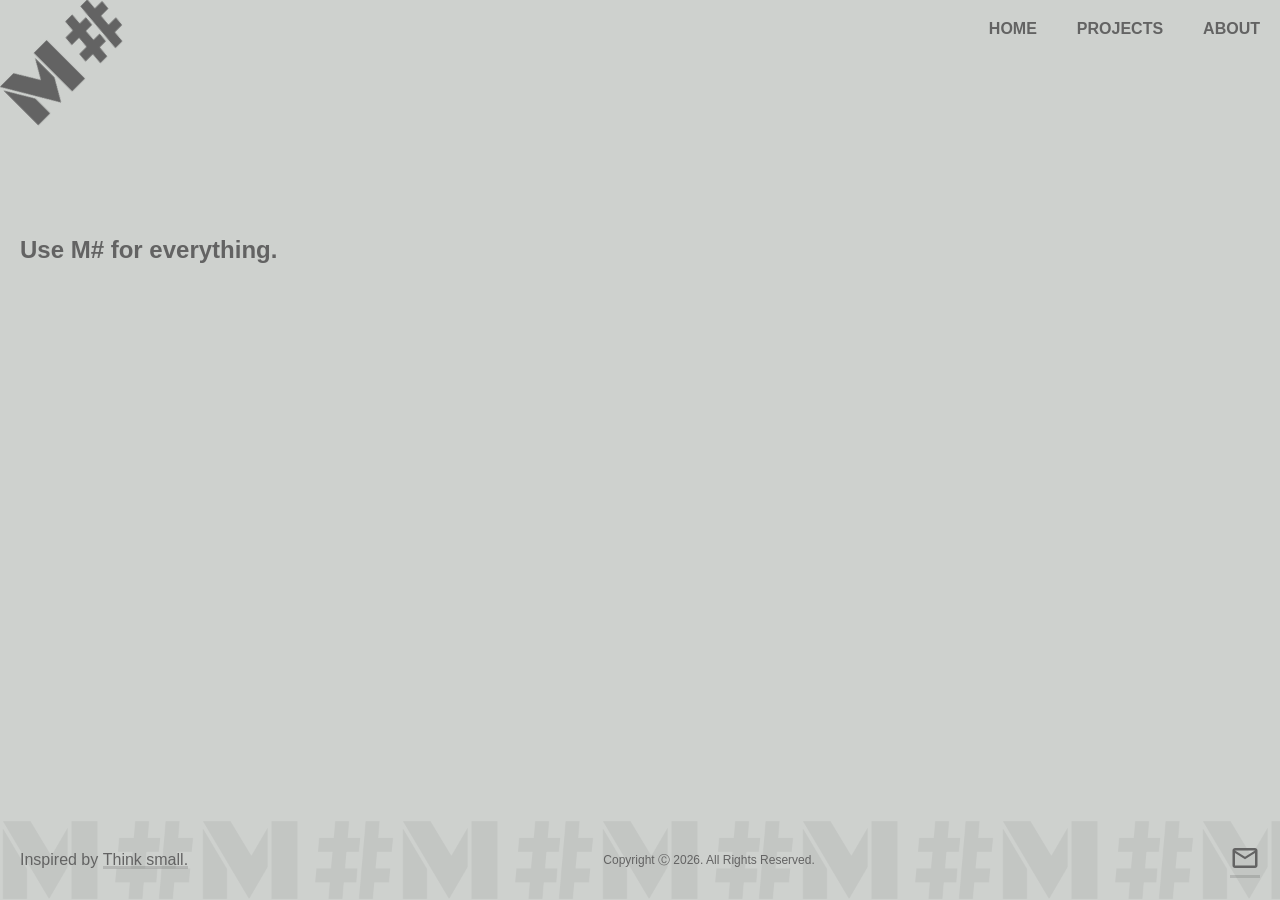
==== index.html @ edca3380 "html description" ====
<!DOCTYPE html>
<html lang="en">

<head>
    <meta charset="UTF-8">
    <meta name="viewport" content="width=device-width, initial-scale=1.0">
    <link rel="stylesheet" href="style.css">
    <link rel="stylesheet" href="nav.css">
    <link rel="stylesheet" href="links.css">
    <link rel="stylesheet" href="sheets.css">

    <meta name="description" content="A portfolio page for MSharp.cz">
    <meta name="keywords" content="portfolio, msharp, msharp.cz, programmer, contractor, self-employed, iOS, Windows, desktop, web, c#, swift, blazor">

    <title>MSharp</title>
    <link rel="icon" type="image/x-icon" href="favicon.ico">
</head>

<body>
    <div class="page">
        <div class="main">
            <div class="sidebar">
                <div onclick=hideAllSheets() class="blur-bg">
                    <div class="sidebar-panel">
                        <img class="img-close-button" onclick=hideAllSheets() src="images/web/icon-close-button.svg"
                            alt="msharp m# msharp.cz m#.cz IT development design csharp c# ios .net windows apple web">
                        <ul>
                            <li><a onclick=btnClickHomeInSidebar()>Home</a></li>
                            <li><a onclick=btnClickProjects()>Projects</a></li>
                            <li><a onclick=btnClickAbout()>About</a></li>
                        </ul>
                    </div>
                </div>
            </div>

            <nav>
                <a onclick=btnClickHome()>
                    <img class="msharp-logo" src="images/web/msharp-logo-300x120.png"
                        alt="msharp m# IT development design csharp c# ios .net windows apple web">
                </a>
                <ul>
                    <li class="hide-on-mobile"><a onclick=btnClickHome()>Home</a></li>
                    <li class="hide-on-mobile"><a onclick=btnClickProjects()>Projects</a></li>
                    <li class="hide-on-mobile"><a onclick=btnClickAbout()>About</a></li>
                    <li class="menu-button" onclick=showSidebar()>
                        <img src="images/web/icon-burger.svg">
                    </li>
                </ul>
            </nav>

            <div class="main-content">
                <div class="container content-home">
                    <p>&nbsp;</p>

                    <div class="project-item">
                        <p class="item-link">Use M# for everything.</p>
                        <p class="item-description">&nbsp;</p>
                    </div>
                </div>
                <div class="container content-projects">
                    <p>Projects</p>

                    <div class="project-item">
                        <a onclick="showSheet('webcccadtools')" class="item-link">CCcadTools</a>
                        <div class="item-description">
                            <img src="images/web/icon-web.svg">
                            <p>Web page</p>
                        </div>
                    </div>

                    <div class="project-item">
                        <a onclick="showSheet('cccadtools')" class="item-link">CCcadTools</a>
                        <div class="item-description">
                            <img src="images/web/icon-windows.svg">
                            <p>Add-on for Autodesk AutoCAD base products</p>
                        </div>
                    </div>
                    <div class="project-item">
                        <a onclick="showSheet('webccsupport')" class="item-link">CCsupport</a>
                        <div class="item-description">
                            <img src="images/web/icon-web.svg">
                            <p>Web page</p>
                        </div>
                    </div>
                    <div class="project-item">
                        <a onclick="showSheet('sgciviltools')" class="item-link">SG Civil Tools</a>
                        <div class="item-description">
                            <img src="images/web/icon-windows.svg">
                            <p>Add-on for Autodesk Civil 3D</p>
                        </div>
                    </div>
                    <div class="project-item">
                        <a onclick="showSheet('sgdatavalid')" class="item-link">SG Data Validators</a>
                        <div class="item-description">
                            <img src="images/web/icon-windows.svg">
                            <p>Add-on for Autodesk Civil 3D</p>
                        </div>
                    </div>
                    <div class="project-item">
                        <a onclick="showSheet('sgbimcomplete')" class="item-link">SG Civil BIM Complete</a>
                        <div class="item-description">
                            <img src="images/web/icon-windows.svg">
                            <p>Add-on for Autodesk Civil 3D</p>
                        </div>
                    </div>
                    <div class="project-item">
                        <a onclick="showSheet('skoda')" class="item-link">MyŠkoda Essentials</a>
                        <div class="item-description">
                            <img src="images/web/icon-apple.svg">
                            <p>iOS app</p>
                        </div>
                    </div>
                    <div class="project-item">
                        <a onclick="showSheet('cis')" class="item-link">Calendar Information Service</a>
                        <div class="item-description">
                            <img src="images/web/icon-apple.svg">
                            <p>iOS app</p>
                        </div>
                    </div>
                </div>
                <div class="container content-about">
                    <p>About</p>

                    <div class="project-item">
                        <a onclick="showSheet('michal')" class="item-link">Michal Heczko</a>
                        <div class="item-description">
                            <img src="images/web/icon-code.svg">
                            <p>Programmer</p>
                        </div>
                    </div>
                    <div class="project-item">
                        <a onclick="showSheet('skills')" class="item-link">Skills</a>
                        <p class="item-description">&nbsp;</p>
                    </div>
                    <div class="project-item">
                        <a onclick="showSheet('experience')" class="item-link">Experience</a>
                        <p class="item-description">&nbsp;</p>
                    </div>
                    <div class="project-item">
                        <a onclick="showSheet('education')" class="item-link">Education</a>
                        <p class="item-description">&nbsp;</p>
                    </div>
                </div>
            </div>
        </div>

        <footer>
            <p>Inspired by <a target="_blank" href="https://en.wikipedia.org/wiki/Think_Small">Think small.</a></p>
            <p class="note">Copyright Ⓒ <span id="year"></span>. All Rights Reserved.</p>
            <a href="mailto:info@msharp.cz">
                <img src="images/web/icon-email.svg">
            </a>
        </footer>
    </div>

    <div class="sheet">
        <div onclick=hideAllSheets() class="blur-bg">
            <div class="sheet-content">
                <img class="img-close-button" onclick=hideAllSheets() src="images/web/icon-close-button.svg"
                    alt="msharp m# msharp.cz m#.cz IT development design csharp c# ios .net windows apple web">
                <div id="sheet-content-insert"></div>
            </div>
        </div>
    </div>
    <script src="scripts.js"></script>
</body>

</html>
---- style.css ----
:root {
    --def-transition-duration: .5s;
    --def-link-duration: .3s;
    --def-transition-delay: .2s;

    --color-bg: #CED1CE;
    --color-bg-sheet: #E9E8E8;
    
    --color-text: #636363;
    --color-text-80: #63636380;
    --color-text-60: #63636360;
    --color-text-40: #63636340;
    --color-text-10: #63636310;

    --default-spacing: 10px;
}

* {
    margin: 0;
    padding: 0;
    text-decoration: none;
    
}

html {
    font-family: Arial, Helvetica, sans-serif;
    overflow-x: hidden;
    max-width: 100%;
}

body {
    position: relative;
    min-height: 100vh;
    min-height: 100dvh;
    width: 100%;
    max-width: 100%;
    background: var(--color-bg);
    color: var(--color-text);
    display: flex;
    flex-direction: column;
    align-items: center;
    overflow-x: hidden;
    box-sizing: border-box;
}

.msharp-logo {
    position: absolute;
    top: var(--default-spacing);
    left: -3px;
    width: 140px;
    transform: rotate(-45deg);
}

::-webkit-scrollbar {
    width: 0.8rem;
    background-color: var(--color-bg);
}

::-webkit-scrollbar-thumb {
    background-color: var(--color-text-60);
}

.page {
    width: 100%;
    display: flex;
    flex-wrap: wrap;
    align-content: space-between;
    justify-content: center;
    align-items: start;
    flex: 1;
    max-width: 1440px;
}

.main {
    display: flex;
    flex-direction: column;
    gap: calc(var(--default-spacing)*3);
    width: 100%;
}

.main-content {
    position: relative;
    margin: calc(var(--default-spacing)*5) 0;
}

.container {
    display: flex;
    padding: 0 calc(var(--default-spacing)*2);
    padding-top: calc(var(--default-spacing)*5);
    flex-direction: column;
    align-content: stretch;
    justify-content: start;
    flex-wrap: wrap;
    gap: calc(var(--default-spacing)*3);
    width: 100%;
}

.content-home {
    display: flex;
}

.content-projects {
    display: none;
}

.content-about {
    display: none;
}

.project-item {
    display: flex;
    flex-direction: column;
    align-items: flex-start;
}

.item-description {
    font-size: 12px;
    display: flex;
    gap: var(--default-spacing);
    padding-top: calc(var(--default-spacing)*0.5);
}

.blur-bg {
    position: absolute;
    display: flex;
    justify-content: flex-end;
    top: 0;
    left: 0;
    bottom: 0;
    right: 0;
    backdrop-filter: blur(2px);
    background: var(--color-text-60);
}


.note {
    font-size: 12px;
}

footer {
    display: flex;
    flex-direction: row;
    align-items: center;
    justify-content: space-between;
    gap: var(--default-spacing);
    padding: calc(var(--default-spacing)*2);
    background-image: url("images/web/msharp-logo-transparent10.png");
    background-repeat: repeat;
    background-size: 200px;
    width: 100%;
    max-width: 1440px;
    -webkit-box-sizing: border-box;
    /* Safari/Chrome, other WebKit */
    -moz-box-sizing: border-box;
    /* Firefox, other Gecko */
    box-sizing: border-box;
    /* Opera/IE 8+ */
}

.prevent-select {
    -webkit-user-select: none;
    /* Safari */
    -ms-user-select: none;
    /* IE 10 and IE 11 */
    user-select: none;
    /* Standard syntax */
}

@media (max-width: 768px) {
    footer {
        display: flex;
        flex-direction: column;
        align-items: center;
        justify-content: center;
    }
}
---- nav.css ----
nav {
    padding-top: calc(var(--default-spacing)*2);
    padding-bottom: calc(var(--default-spacing)*2);
}

nav ul {
    width: 100%;
    display: flex;
    justify-content: flex-end;
    align-items: center;
    list-style: none;

}

nav ul li {
    padding: 0 calc(var(--default-spacing)*2);
}

nav svg {
    fill: var(--color-text);
    width: 30px;
    height: 30px;
    cursor: pointer;
}

.sidebar {
    position: absolute;
    top: 0;
    left: 100%;
    bottom: 0;
    z-index: 999;
    display: none;
    flex-direction: column;
    width: 100%;
    transition: left ease-in-out var(--def-transition-duration);
}

.sidebar-panel {
    position: relative;
    display: flex;
    flex-direction: column;
    align-content: stretch;
    justify-content: start;
    flex-wrap: wrap;
    width: 100%;
    margin: calc(var(--default-spacing)*2);
    background: var(--color-bg);
    padding: calc(var(--default-spacing)*2);
    box-shadow: 0 0 50px var(--color-text-80);
}

.sidebar ul {
    flex-direction: column;
    overflow: visible;
    list-style: none;
}

.sidebar li {
    padding: var(--default-spacing) 0;
}

.sidebar li a {
    display: flex;
}

.sidebar li a:before {
    display: none;
}

.menu-button {
    display: none;
    cursor: pointer;
}

@media (max-width: 768px) {
    .sidebar {
        display: flex;
    }

    .menu-button {
        display: block;
    }

    .hide-on-mobile {
        display: none;
    }
}
---- links.css ----
a {
    position: relative;
    padding: 3px 0;
    color: var(--color-text);
    fill: var(--color-text);
    cursor: pointer;
}

button {
    position: relative;
    color: var(--color-text);
    fill: var(--color-text);
    cursor: pointer;
    padding: var(--default-spacing);
    border: none;
}

.button-like {
    background-color: transparent;
    padding: calc(var(--default-spacing)/2);
}

a:hover,
button:hover {
    color: var(--color-text);
    fill: var(--color-text);
}

a::before,
button::before {
    content: '';
    position: absolute;
    width: 100%;
    height: 5px;
   /*  background: var(--color-text-40); */
    background-image: url(images/web/icon-msharp-5.svg);
    background-repeat: repeat-x;
    bottom: 0;
    left: 0;
    transform-origin: right;
    transform: scaleX(0);
    transition: transform var(--def-link-duration) ease-in-out;
}

a:hover::before,
button:hover::before {
    transform-origin: left;
    transform: scaleX(1);
}

nav ul li a,
.sidebar li a {
    color: var(--color-text);
    font-weight: bold;
    text-transform: uppercase;
}

.item-link {
    font-size: clamp(1.1rem, 5vw, 1.5rem);
    font-weight: bold;
    
}
.main-content a::after,
footer a::after {
    content: '';
    position: absolute;
    width: 100%;
    height: 3px;
    background: var(--color-text-40);
    bottom: 2px;
    left: 0;
}


.img-close-button {
    align-self: flex-end;
    width: 30px;
    height: 30px;
    cursor: pointer;
}

@media (max-width: 768px) {

}
---- sheets.css ----
.sheet {
    position: absolute;
    top: 0;
    left: 100%;
    z-index: 888;
    width: 100%;
    transition: left ease-in-out var(--def-transition-duration);
}

.sheet-content {
    position: relative;
    display: flex;
    flex-direction: column;
    align-content: stretch;
    justify-content: start;
    flex-wrap: nowrap;
    gap: calc(var(--default-spacing)*3);
    width: 100%;
    max-width: 500px;
    margin: calc(var(--default-spacing)*2);
    background: var(--color-bg-sheet);
    padding: calc(var(--default-spacing)*2);
    box-shadow: 0 0 50px var(--color-text-80);
}

#sheet-content-insert {
    display: flex;
    flex-direction: column;
    align-items: flex-start;
    gap: calc(var(--default-spacing)*3);
    overflow-y: auto;
}

#sheet-content-insert img {
    align-self: center;
    filter: grayscale(80%);
}

#sheet-content-insert .icon {
   max-width: 60%;
}

#sheet-content-insert .image {
   max-width: 40%;
}

.img-collection {
    align-self: center;
    display: flex;
    flex-wrap: nowrap;
    justify-content: space-around;
}

#sheet-content-insert a {
    text-align: center;
    vertical-align: middle;
    display: flex;
    gap: var(--default-spacing);
}

.sheet-description {
}

#sheet-content-insert h2 {
    font-size: clamp(1.1rem, 5vw, 1.5rem);
    font-weight: bold;
    align-self: center;
}

#sheet-content-insert h3 {
    font-size: clamp(1rem, 5vw, 1.1rem);
    font-weight: bold;
}

#sheet-content-insert h4 {
    display: flex;
    font-size: 1rem;
    font-weight: normal;
    padding: calc(var(--default-spacing)*0.5) 0;
}

.sheet-part {
    align-self: stretch;
    display: flex;
    flex-direction: column;
    align-items: flex-start;
}

.sheet-part-stretch {
    align-self: stretch;
    display: flex;
    flex-direction: row;
    justify-content: space-between;

}
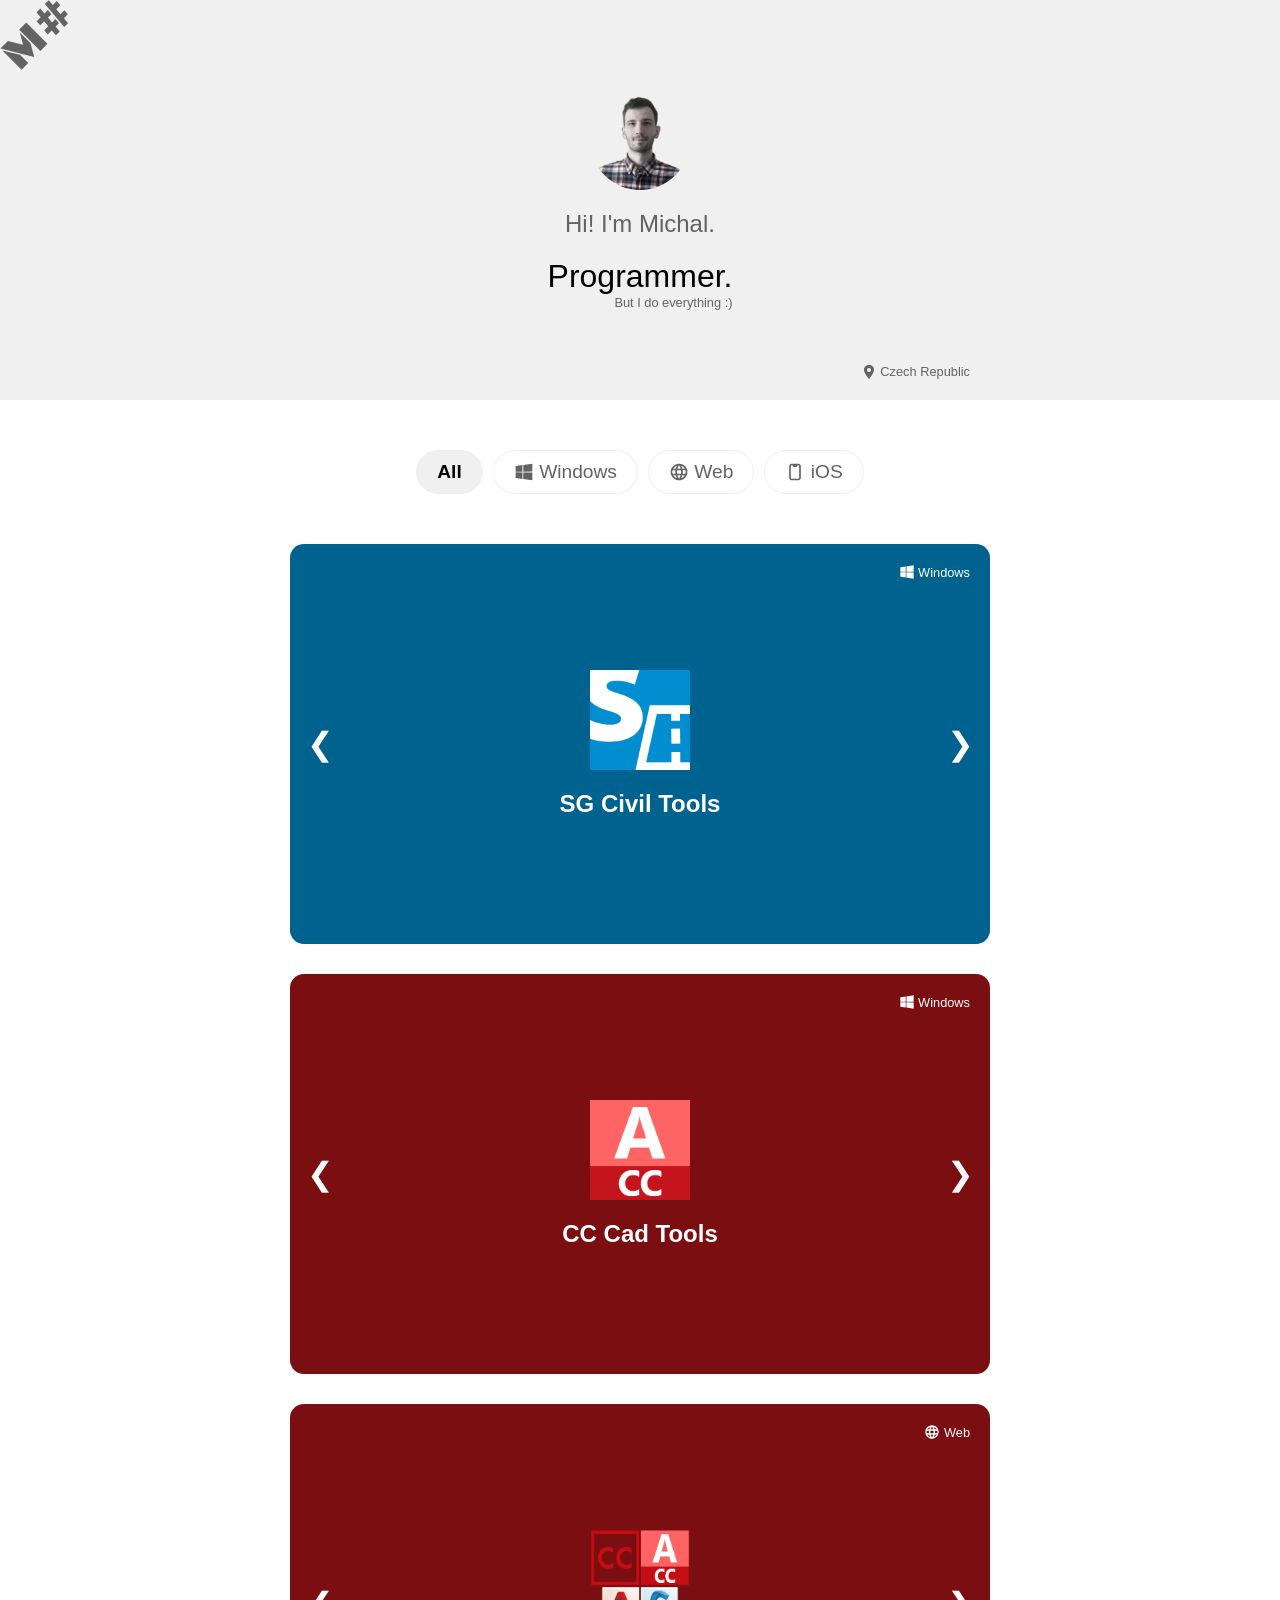
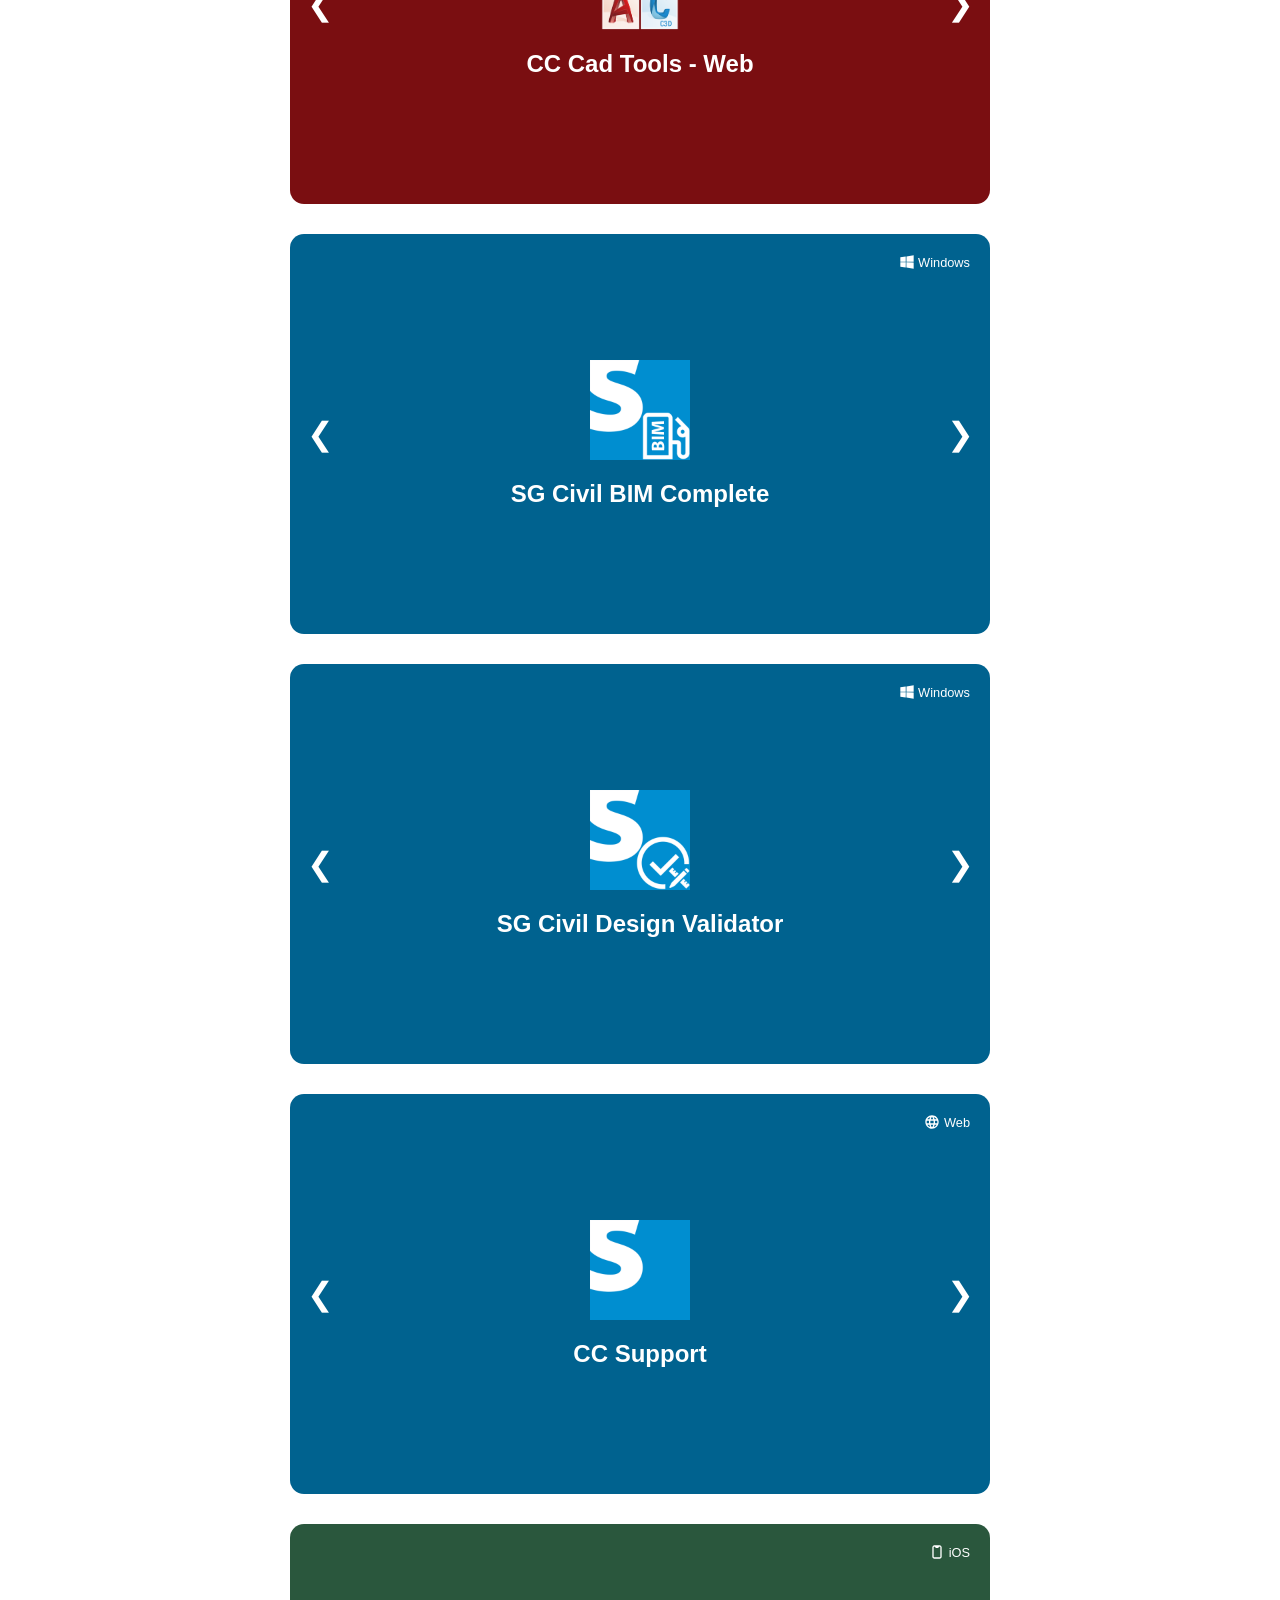
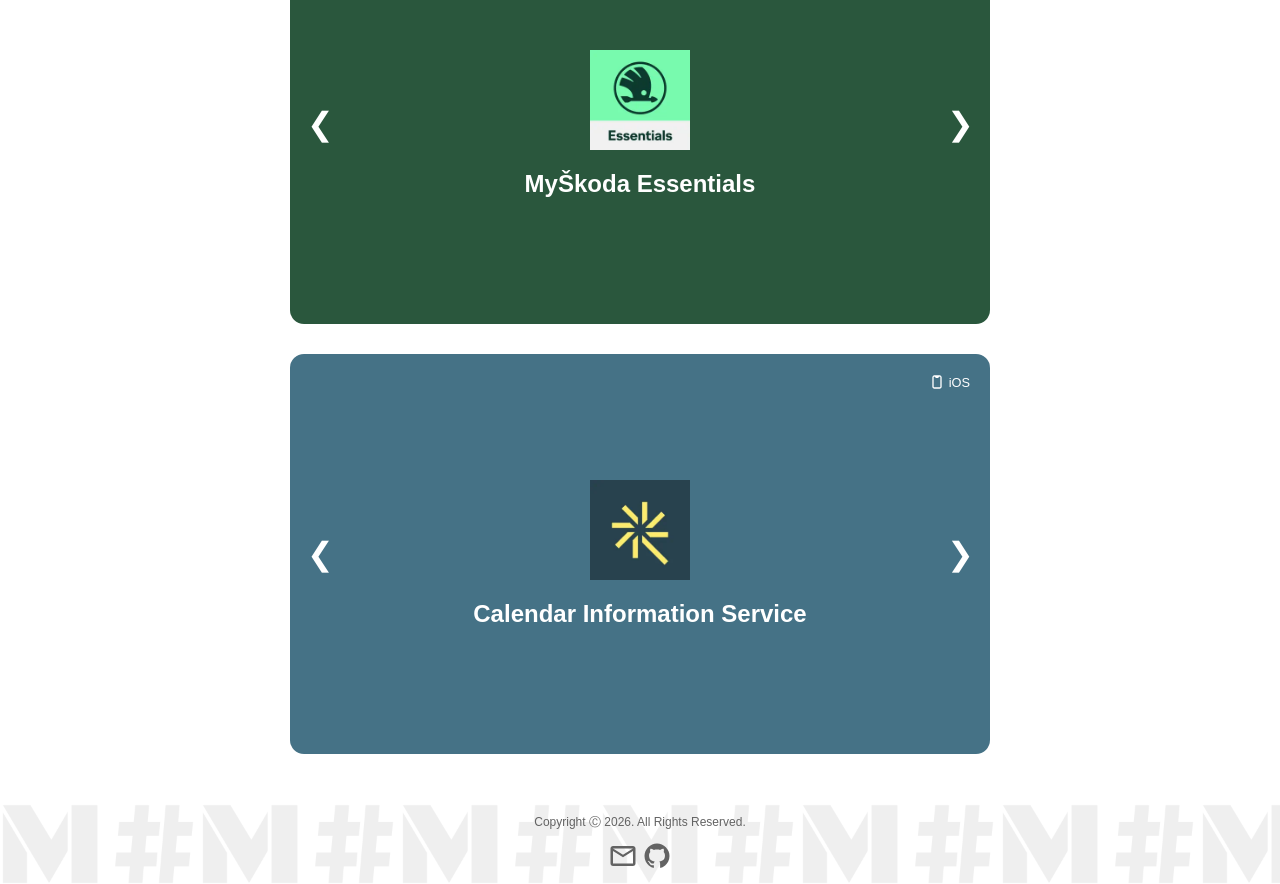
==== commit b293b3b4: "new design" ====
--- a/index.html
+++ b/index.html
@@ -4,165 +4,437 @@
 <head>
     <meta charset="UTF-8">
     <meta name="viewport" content="width=device-width, initial-scale=1.0">
-    <link rel="stylesheet" href="style.css">
-    <link rel="stylesheet" href="nav.css">
-    <link rel="stylesheet" href="links.css">
-    <link rel="stylesheet" href="sheets.css">
+
+    <!-- Google tag (gtag.js) -->
+    <script async src="https://www.googletagmanager.com/gtag/js?id=G-9Y0MK5HP96"></script>
+    <script>
+        window.dataLayer = window.dataLayer || [];
+        function gtag() { dataLayer.push(arguments); }
+        gtag('js', new Date());
+
+        gtag('config', 'G-9Y0MK5HP96');
+    </script>
+
+    <link rel="stylesheet" href="css/styles.css">
+    <link rel="stylesheet" href="css/general.css">
+    <link rel="stylesheet" href="css/profile.css">
+    <link rel="stylesheet" href="css/filters.css">
+    <link rel="stylesheet" href="css/carousel.css">
+    <link rel="stylesheet" href="css/project-colors.css">
+    <link rel="stylesheet" href="css/slide-container.css">
 
     <meta name="description" content="A portfolio page for MSharp.cz">
-    <meta name="keywords" content="portfolio, msharp, msharp.cz, programmer, contractor, self-employed, iOS, Windows, desktop, web, c#, swift, blazor">
+    <meta name="keywords"
+        content="portfolio, msharp, msharp.cz, programmer, contractor, self-employed, iOS, Windows, desktop, web, c#, swift, blazor">
 
     <title>MSharp</title>
-    <link rel="icon" type="image/x-icon" href="favicon.ico">
+    <link rel="icon" type="image/x-icon" href="images/favicon.ico">
 </head>
 
 <body>
     <div class="page">
         <div class="main">
-            <div class="sidebar">
-                <div onclick=hideAllSheets() class="blur-bg">
-                    <div class="sidebar-panel">
-                        <img class="img-close-button" onclick=hideAllSheets() src="images/web/icon-close-button.svg"
-                            alt="msharp m# msharp.cz m#.cz IT development design csharp c# ios .net windows apple web">
-                        <ul>
-                            <li><a onclick=btnClickHomeInSidebar()>Home</a></li>
-                            <li><a onclick=btnClickProjects()>Projects</a></li>
-                            <li><a onclick=btnClickAbout()>About</a></li>
-                        </ul>
-                    </div>
+            <a class="msharp-logo profile-colors" href="index.html">
+                <svg width="90" height="70" viewBox="0 0 152 145" fill="currentColor"
+                    xmlns="http://www.w3.org/2000/svg">
+                    <path
+                        d="M0.194225 100.266L15.7727 84.6872L47.1284 92.4432L40.4993 67.2526L62.6406 89.3938L70.2641 118.164L0.194225 100.266ZM82.992 105.436L39.0078 61.4521L53.6581 46.8017L97.6424 90.786L82.992 105.436ZM44.1453 144.283L4.23799 104.376L40.8971 113.656L57.8345 130.594L44.1453 144.283ZM107.288 46.5365L114.281 39.5428L121.441 48.0944L114.414 55.1213L123.032 65.3964L115.176 73.2519L106.559 62.9768L98.239 71.2963L91.0464 62.7779L99.3328 54.4915L90.7812 44.2826L82.528 52.5359L75.3685 43.9843L83.6218 35.7311L75.0039 25.4559L82.8594 17.6004L91.5104 27.8424L98.6036 20.7492L105.73 29.334L98.6367 36.4271L107.288 46.5365ZM92.2396 8.22019L100.128 0.33153L108.746 10.6067L117.132 2.22083L124.258 10.8055L115.939 19.1251L124.523 29.3008L132.843 20.9813L139.969 29.566L131.65 37.8855L140.268 48.1607L132.412 56.0162L92.2396 8.22019Z"
+                        fill="currentColor" />
+                </svg>
+            </a>
+
+            <a class="profile-full" href="about.html">
+                <div class="profile flex-column-center">
+                    <img class="profile-picture" src="images/profile/img-michal.png" alt="">
+                    <h2>Hi! I'm Michal.</h2>
+                    <div>
+                        <h1>Programmer.</h1>
+                        <p>But I do everything :)</p>
+                    </div>
+                    <div class="profile-tag">
+                        <svg width="16" height="16" viewBox="0 0 16 16" fill="currentColor"
+                            xmlns="http://www.w3.org/2000/svg">
+                            <path
+                                d="M8 1C5.23969 1 3 3.01594 3 5.5C3 9.5 8 15 8 15C8 15 13 9.5 13 5.5C13 3.01594 10.7603 1 8 1ZM8 8C7.60444 8 7.21776 7.8827 6.88886 7.66294C6.55996 7.44318 6.30362 7.13082 6.15224 6.76537C6.00087 6.39991 5.96126 5.99778 6.03843 5.60982C6.1156 5.22186 6.30608 4.86549 6.58579 4.58579C6.86549 4.30608 7.22186 4.1156 7.60982 4.03843C7.99778 3.96126 8.39991 4.00087 8.76537 4.15224C9.13082 4.30362 9.44318 4.55996 9.66294 4.88886C9.8827 5.21776 10 5.60444 10 6C9.99942 6.53026 9.78852 7.03863 9.41357 7.41357C9.03863 7.78852 8.53026 7.99942 8 8Z" />
+                        </svg>
+                        &nbsp;Czech Republic
+                    </div>
+                </div>
+            </a>
+
+            <div class="filters">
+                <div class="filter active" data-filter="all">All</div>
+                <div class="filter" data-filter="windows">
+                    <svg width="20" height="20" viewBox="0 0 24 24" fill="currentColor"
+                        xmlns="http://www.w3.org/2000/svg">
+                        <path
+                            d="M22 2L11.2 3.6V11.6L22 11.5V2ZM10.2 12.5L2 12.4V19.2L10.1 20.3L10.2 12.5ZM2 4.8V11.6H10.1V3.7L2 4.8ZM11.1 12.5V20.4L22 22V12.6L11.1 12.5Z"
+                            fill="currentColor" />
+                    </svg>
+                    &nbsp;Windows
+                </div>
+                <div class="filter" data-filter="web">
+                    <svg width="20" height="20" viewBox="0 0 24 24" fill="currentColor"
+                        xmlns="http://www.w3.org/2000/svg">
+                        <path
+                            d="M16.36 14C16.44 13.34 16.5 12.68 16.5 12C16.5 11.32 16.44 10.66 16.36 10H19.74C19.9 10.64 20 11.31 20 12C20 12.69 19.9 13.36 19.74 14M14.59 19.56C15.19 18.45 15.65 17.25 15.97 16H18.92C17.9512 17.6683 16.4141 18.932 14.59 19.56ZM14.34 14H9.66C9.56 13.34 9.5 12.68 9.5 12C9.5 11.32 9.56 10.65 9.66 10H14.34C14.43 10.65 14.5 11.32 14.5 12C14.5 12.68 14.43 13.34 14.34 14ZM12 19.96C11.17 18.76 10.5 17.43 10.09 16H13.91C13.5 17.43 12.83 18.76 12 19.96ZM8 8H5.08C6.03864 6.32703 7.57466 5.06124 9.4 4.44C8.8 5.55 8.35 6.75 8 8ZM5.08 16H8C8.35 17.25 8.8 18.45 9.4 19.56C7.57827 18.9323 6.04429 17.6682 5.08 16ZM4.26 14C4.1 13.36 4 12.69 4 12C4 11.31 4.1 10.64 4.26 10H7.64C7.56 10.66 7.5 11.32 7.5 12C7.5 12.68 7.56 13.34 7.64 14M12 4.03C12.83 5.23 13.5 6.57 13.91 8H10.09C10.5 6.57 11.17 5.23 12 4.03ZM18.92 8H15.97C15.6565 6.76161 15.1931 5.56611 14.59 4.44C16.43 5.07 17.96 6.34 18.92 8ZM12 2C6.47 2 2 6.5 2 12C2 14.6522 3.05357 17.1957 4.92893 19.0711C5.85752 19.9997 6.95991 20.7362 8.17317 21.2388C9.38642 21.7413 10.6868 22 12 22C14.6522 22 17.1957 20.9464 19.0711 19.0711C20.9464 17.1957 22 14.6522 22 12C22 10.6868 21.7413 9.38642 21.2388 8.17317C20.7362 6.95991 19.9997 5.85752 19.0711 4.92893C18.1425 4.00035 17.0401 3.26375 15.8268 2.7612C14.6136 2.25866 13.3132 2 12 2Z"
+                            fill="currentColor" />
+                    </svg>
+                    &nbsp;Web
+                </div>
+                <div class="filter" data-filter="ios">
+                    <svg width="20" height="20" viewBox="0 0 24 24" stroke="currentColor"
+                        xmlns="http://www.w3.org/2000/svg">
+                        <path
+                            d="M10 3H8C7.46957 3 6.96086 3.21071 6.58579 3.58579C6.21071 3.96086 6 4.46957 6 5V19C6 19.5304 6.21071 20.0391 6.58579 20.4142C6.96086 20.7893 7.46957 21 8 21H16C16.5304 21 17.0391 20.7893 17.4142 20.4142C17.7893 20.0391 18 19.5304 18 19V5C18 4.46957 17.7893 3.96086 17.4142 3.58579C17.0391 3.21071 16.5304 3 16 3H14M10 3H14M10 3V4M14 3V4M10 4C10 4.26522 10.1054 4.51957 10.2929 4.70711C10.4804 4.89464 10.7348 5 11 5H13C13.2652 5 13.5196 4.89464 13.7071 4.70711C13.8946 4.51957 14 4.26522 14 4M10 4H14"
+                            fill="none" stroke-width="2" stroke-linecap="round" stroke-linejoin="round" />
+                    </svg>
+                    &nbsp;iOS
                 </div>
             </div>
-
-            <nav>
-                <a onclick=btnClickHome()>
-                    <img class="msharp-logo" src="images/web/msharp-logo-300x120.png"
-                        alt="msharp m# IT development design csharp c# ios .net windows apple web">
-                </a>
-                <ul>
-                    <li class="hide-on-mobile"><a onclick=btnClickHome()>Home</a></li>
-                    <li class="hide-on-mobile"><a onclick=btnClickProjects()>Projects</a></li>
-                    <li class="hide-on-mobile"><a onclick=btnClickAbout()>About</a></li>
-                    <li class="menu-button" onclick=showSidebar()>
-                        <img src="images/web/icon-burger.svg">
-                    </li>
-                </ul>
-            </nav>
-
-            <div class="main-content">
-                <div class="container content-home">
-                    <p>&nbsp;</p>
-
-                    <div class="project-item">
-                        <p class="item-link">Use M# for everything.</p>
-                        <p class="item-description">&nbsp;</p>
-                    </div>
-                </div>
-                <div class="container content-projects">
-                    <p>Projects</p>
-
-                    <div class="project-item">
-                        <a onclick="showSheet('webcccadtools')" class="item-link">CCcadTools</a>
-                        <div class="item-description">
-                            <img src="images/web/icon-web.svg">
-                            <p>Web page</p>
-                        </div>
-                    </div>
-
-                    <div class="project-item">
-                        <a onclick="showSheet('cccadtools')" class="item-link">CCcadTools</a>
-                        <div class="item-description">
-                            <img src="images/web/icon-windows.svg">
-                            <p>Add-on for Autodesk AutoCAD base products</p>
-                        </div>
-                    </div>
-                    <div class="project-item">
-                        <a onclick="showSheet('webccsupport')" class="item-link">CCsupport</a>
-                        <div class="item-description">
-                            <img src="images/web/icon-web.svg">
-                            <p>Web page</p>
-                        </div>
-                    </div>
-                    <div class="project-item">
-                        <a onclick="showSheet('sgciviltools')" class="item-link">SG Civil Tools</a>
-                        <div class="item-description">
-                            <img src="images/web/icon-windows.svg">
-                            <p>Add-on for Autodesk Civil 3D</p>
-                        </div>
-                    </div>
-                    <div class="project-item">
-                        <a onclick="showSheet('sgdatavalid')" class="item-link">SG Data Validators</a>
-                        <div class="item-description">
-                            <img src="images/web/icon-windows.svg">
-                            <p>Add-on for Autodesk Civil 3D</p>
-                        </div>
-                    </div>
-                    <div class="project-item">
-                        <a onclick="showSheet('sgbimcomplete')" class="item-link">SG Civil BIM Complete</a>
-                        <div class="item-description">
-                            <img src="images/web/icon-windows.svg">
-                            <p>Add-on for Autodesk Civil 3D</p>
-                        </div>
-                    </div>
-                    <div class="project-item">
-                        <a onclick="showSheet('skoda')" class="item-link">MyŠkoda Essentials</a>
-                        <div class="item-description">
-                            <img src="images/web/icon-apple.svg">
-                            <p>iOS app</p>
-                        </div>
-                    </div>
-                    <div class="project-item">
-                        <a onclick="showSheet('cis')" class="item-link">Calendar Information Service</a>
-                        <div class="item-description">
-                            <img src="images/web/icon-apple.svg">
-                            <p>iOS app</p>
-                        </div>
-                    </div>
-                </div>
-                <div class="container content-about">
-                    <p>About</p>
-
-                    <div class="project-item">
-                        <a onclick="showSheet('michal')" class="item-link">Michal Heczko</a>
-                        <div class="item-description">
-                            <img src="images/web/icon-code.svg">
-                            <p>Programmer</p>
-                        </div>
-                    </div>
-                    <div class="project-item">
-                        <a onclick="showSheet('skills')" class="item-link">Skills</a>
-                        <p class="item-description">&nbsp;</p>
-                    </div>
-                    <div class="project-item">
-                        <a onclick="showSheet('experience')" class="item-link">Experience</a>
-                        <p class="item-description">&nbsp;</p>
-                    </div>
-                    <div class="project-item">
-                        <a onclick="showSheet('education')" class="item-link">Education</a>
-                        <p class="item-description">&nbsp;</p>
-                    </div>
-                </div>
+            <div class="projects">
+                <div class="carousel-container" data-carousel-id="1" data-category="windows">
+                    <div class="carousel sg-colors">
+                        <div class="slide flex-column-center">
+                            <img src="images/projects/sgciviltools/img-app-sgciviltools.png"
+                                style="width: 100px; height: 100px;" alt="Slide 1">
+                            <h2>SG Civil Tools</h2>
+                            <div class="slide-tag">
+                                <svg width="16" height="16" viewBox="0 0 24 24" fill="currentColor"
+                                    xmlns="http://www.w3.org/2000/svg">
+                                    <path
+                                        d="M22 2L11.2 3.6V11.6L22 11.5V2ZM10.2 12.5L2 12.4V19.2L10.1 20.3L10.2 12.5ZM2 4.8V11.6H10.1V3.7L2 4.8ZM11.1 12.5V20.4L22 22V12.6L11.1 12.5Z"
+                                        fill="currentColor" />
+                                </svg>
+                                &nbsp;Windows
+                            </div>
+                        </div>
+                        <div class="slide flex-column-center sg-colors">
+                            <div class="slide-text-container">
+                                <h2>SG Civil Tools</h2>
+                                <p>Add-on for Autodesk Civil 3D. Help users to design linear structures based on Czech
+                                    standards.</p>
+                            </div>
+                        </div>
+                        <div class="slide flex-column-center sg-colors">
+                            <img src="/images/projects/sgciviltools/stakingpointgenerator.png" alt="">
+                        </div>
+                        <div class="slide flex-column-center sg-colors">
+                            <img src="/images/projects/sgciviltools/alignmentreportdialog.png" alt="">
+                        </div>
+
+                    </div>
+                    <button class="prev">
+                        <div class="btn-next">&#10094;</div>
+                    </button>
+                    <a class="carousel-link" href="sgciviltools.html"></a>
+                    <button class="next">
+                        <div class="btn-next">&#10095;</div>
+                    </button>
+                </div>
+
+                <div class="carousel-container" data-carousel-id="2" data-category="windows">
+                    <div class="carousel cc-colors">
+                        <div class="slide flex-column-center">
+                            <img src="images/projects/cccadtools/CCCadToolsLogo.png"
+                                style="width: 100px; height: 100px;" alt="Slide 1">
+                            <h2>CC Cad Tools</h2>
+                            <div class="slide-tag">
+                                <svg width="16" height="16" viewBox="0 0 24 24" fill="currentColor"
+                                    xmlns="http://www.w3.org/2000/svg">
+                                    <path
+                                        d="M22 2L11.2 3.6V11.6L22 11.5V2ZM10.2 12.5L2 12.4V19.2L10.1 20.3L10.2 12.5ZM2 4.8V11.6H10.1V3.7L2 4.8ZM11.1 12.5V20.4L22 22V12.6L11.1 12.5Z"
+                                        fill="currentColor" />
+                                </svg>
+                                &nbsp;Windows
+                            </div>
+                        </div>
+                        <div class="slide flex-column-center cc-colors">
+                            <div class="slide-text-container">
+                                <h2>CC Cad Tools</h2>
+                                <p>Add-on for all Autodesk Autocad based products. Implements features that are not
+                                    available in the software.</p>
+                            </div>
+                        </div>
+                        <div class="slide flex-column-center cc-colors">
+                            <img src="/images/projects/cccadtools/filemanager.png" alt="">
+                        </div>
+                        <div class="slide flex-column-center cc-colors">
+                            <img src="/images/projects/cccadtools/surfacestripping.png" alt="">
+                        </div>
+
+                    </div>
+                    <button class="prev">
+                        <div class="btn-next">&#10094;</div>
+                    </button>
+                    <a class="carousel-link" href="cccadtools.html"></a>
+                    <button class="next">
+                        <div class="btn-next">&#10095;</div>
+                    </button>
+                </div>
+
+                <div class="carousel-container" data-carousel-id="3" data-category="web">
+                    <div class="carousel cc-colors">
+                        <div class="slide flex-column-center">
+                            <img src="images/projects/cccadtools/img-web-cccadtools.png"
+                                style="width: 100px; height: 100px;" alt="Slide 1">
+                            <h2>CC Cad Tools - Web</h2>
+                            <div class="slide-tag">
+                                <svg width="16" height="16" viewBox="0 0 24 24" fill="currentColor"
+                                    xmlns="http://www.w3.org/2000/svg">
+                                    <path
+                                        d="M16.36 14C16.44 13.34 16.5 12.68 16.5 12C16.5 11.32 16.44 10.66 16.36 10H19.74C19.9 10.64 20 11.31 20 12C20 12.69 19.9 13.36 19.74 14M14.59 19.56C15.19 18.45 15.65 17.25 15.97 16H18.92C17.9512 17.6683 16.4141 18.932 14.59 19.56ZM14.34 14H9.66C9.56 13.34 9.5 12.68 9.5 12C9.5 11.32 9.56 10.65 9.66 10H14.34C14.43 10.65 14.5 11.32 14.5 12C14.5 12.68 14.43 13.34 14.34 14ZM12 19.96C11.17 18.76 10.5 17.43 10.09 16H13.91C13.5 17.43 12.83 18.76 12 19.96ZM8 8H5.08C6.03864 6.32703 7.57466 5.06124 9.4 4.44C8.8 5.55 8.35 6.75 8 8ZM5.08 16H8C8.35 17.25 8.8 18.45 9.4 19.56C7.57827 18.9323 6.04429 17.6682 5.08 16ZM4.26 14C4.1 13.36 4 12.69 4 12C4 11.31 4.1 10.64 4.26 10H7.64C7.56 10.66 7.5 11.32 7.5 12C7.5 12.68 7.56 13.34 7.64 14M12 4.03C12.83 5.23 13.5 6.57 13.91 8H10.09C10.5 6.57 11.17 5.23 12 4.03ZM18.92 8H15.97C15.6565 6.76161 15.1931 5.56611 14.59 4.44C16.43 5.07 17.96 6.34 18.92 8ZM12 2C6.47 2 2 6.5 2 12C2 14.6522 3.05357 17.1957 4.92893 19.0711C5.85752 19.9997 6.95991 20.7362 8.17317 21.2388C9.38642 21.7413 10.6868 22 12 22C14.6522 22 17.1957 20.9464 19.0711 19.0711C20.9464 17.1957 22 14.6522 22 12C22 10.6868 21.7413 9.38642 21.2388 8.17317C20.7362 6.95991 19.9997 5.85752 19.0711 4.92893C18.1425 4.00035 17.0401 3.26375 15.8268 2.7612C14.6136 2.25866 13.3132 2 12 2Z"
+                                        fill="currentColor" />
+                                </svg>
+                                &nbsp;Web
+                            </div>
+                        </div>
+                        <div class="slide flex-column-center cc-colors">
+                            <div class="slide-text-container">
+                                <h2>CC Cad Tools - Web</h2>
+                                <p>Product page for add-on CCcadTools.</p>
+                            </div>
+                        </div>
+                        <div class="slide flex-column-center cc-colors">
+                            <img src="/images/projects/cccadtools/landingpage.png" alt="">
+                        </div>
+                        <div class="slide flex-column-center cc-colors">
+                            <img src="/images/projects/cccadtools/functions.png" alt="">
+                        </div>
+
+                    </div>
+                    <button class="prev">
+                        <div class="btn-next">&#10094;</div>
+                    </button>
+                    <a class="carousel-link" href="cccadtoolsweb.html"></a>
+                    <button class="next">
+                        <div class="btn-next">&#10095;</div>
+                    </button>
+                </div>
+
+                <div class="carousel-container" data-carousel-id="4" data-category="windows">
+                    <div class="carousel sg-colors">
+                        <div class="slide flex-column-center">
+                            <img src="images/projects/sgcivilbimcomplete/img-app-sgcivilbimcomplete.png"
+                                style="width: 100px; height: 100px;" alt="Slide 1">
+                            <h2>SG Civil BIM Complete</h2>
+                            <div class="slide-tag">
+                                <svg width="16" height="16" viewBox="0 0 24 24" fill="currentColor"
+                                    xmlns="http://www.w3.org/2000/svg">
+                                    <path
+                                        d="M22 2L11.2 3.6V11.6L22 11.5V2ZM10.2 12.5L2 12.4V19.2L10.1 20.3L10.2 12.5ZM2 4.8V11.6H10.1V3.7L2 4.8ZM11.1 12.5V20.4L22 22V12.6L11.1 12.5Z"
+                                        fill="currentColor" />
+                                </svg>
+                                &nbsp;Windows
+                            </div>
+                        </div>
+                        <div class="slide flex-column-center sg-colors">
+                            <div class="slide-text-container">
+                                <h2>SG Civil BIM Complete</h2>
+                                <p>Add-on for Autodesk Civil 3D. Helps users to create adn validate BIM data.</p>
+                            </div>
+                        </div>
+                        <div class="slide flex-column-center sg-colors">
+                            <img src="/images/projects/sgcivilbimcomplete/bimcomplete.png" alt="">
+                        </div>
+                        <div class="slide flex-column-center sg-colors">
+                            <img src="/images/projects/sgcivilbimcomplete/propsetsvalidation.png" alt="">
+                        </div>
+
+                    </div>
+                    <button class="prev">
+                        <div class="btn-next">&#10094;</div>
+                    </button>
+                    <a class="carousel-link" href="sgcivilbimcomplete.html"></a>
+                    <button class="next">
+                        <div class="btn-next">&#10095;</div>
+                    </button>
+                </div>
+
+                <div class="carousel-container" data-carousel-id="5" data-category="windows">
+                    <div class="carousel sg-colors">
+                        <div class="slide flex-column-center">
+                            <img src="images/projects/sgcivildesignvalidation/img-app-sgdesignvalidator.png"
+                                style="width: 100px; height: 100px;" alt="Slide 1">
+                            <h2>SG Civil Design Validator</h2>
+                            <div class="slide-tag">
+                                <svg width="16" height="16" viewBox="0 0 24 24" fill="currentColor"
+                                    xmlns="http://www.w3.org/2000/svg">
+                                    <path
+                                        d="M22 2L11.2 3.6V11.6L22 11.5V2ZM10.2 12.5L2 12.4V19.2L10.1 20.3L10.2 12.5ZM2 4.8V11.6H10.1V3.7L2 4.8ZM11.1 12.5V20.4L22 22V12.6L11.1 12.5Z"
+                                        fill="currentColor" />
+                                </svg>
+                                &nbsp;Windows
+                            </div>
+                        </div>
+                        <div class="slide flex-column-center sg-colors">
+                            <div class="slide-text-container">
+                                <h2>SG Civil Design Validator</h2>
+                                <p>Add-on for Autodesk Civil 3D. Help users to validate their design based on Czech
+                                    standards.</p>
+                            </div>
+                        </div>
+                        <div class="slide flex-column-center sg-colors">
+                            <img src="/images/projects/sgcivildesignvalidation/datavalidation.png" alt="">
+                        </div>
+                        <div class="slide flex-column-center sg-colors">
+                            <img src="/images/projects/sgcivildesignvalidation/datavalidationinput.png" alt="">
+                        </div>
+
+                    </div>
+                    <button class="prev">
+                        <div class="btn-next">&#10094;</div>
+                    </button>
+                    <a class="carousel-link" href="sgcivildesignvalidator.html"></a>
+                    <button class="next">
+                        <div class="btn-next">&#10095;</div>
+                    </button>
+                </div>
+
+                <div class="carousel-container" data-carousel-id="6" data-category="web">
+                    <div class="carousel sg-colors">
+                        <div class="slide flex-column-center">
+                            <img src="images/projects/ccsupport/img-web-ccsupport.png"
+                                style="width: 100px; height: 100px;" alt="Slide 1">
+                            <h2>CC Support</h2>
+                            <div class="slide-tag">
+                                <svg width="16" height="16" viewBox="0 0 24 24" fill="currentColor"
+                                    xmlns="http://www.w3.org/2000/svg">
+                                    <path
+                                        d="M16.36 14C16.44 13.34 16.5 12.68 16.5 12C16.5 11.32 16.44 10.66 16.36 10H19.74C19.9 10.64 20 11.31 20 12C20 12.69 19.9 13.36 19.74 14M14.59 19.56C15.19 18.45 15.65 17.25 15.97 16H18.92C17.9512 17.6683 16.4141 18.932 14.59 19.56ZM14.34 14H9.66C9.56 13.34 9.5 12.68 9.5 12C9.5 11.32 9.56 10.65 9.66 10H14.34C14.43 10.65 14.5 11.32 14.5 12C14.5 12.68 14.43 13.34 14.34 14ZM12 19.96C11.17 18.76 10.5 17.43 10.09 16H13.91C13.5 17.43 12.83 18.76 12 19.96ZM8 8H5.08C6.03864 6.32703 7.57466 5.06124 9.4 4.44C8.8 5.55 8.35 6.75 8 8ZM5.08 16H8C8.35 17.25 8.8 18.45 9.4 19.56C7.57827 18.9323 6.04429 17.6682 5.08 16ZM4.26 14C4.1 13.36 4 12.69 4 12C4 11.31 4.1 10.64 4.26 10H7.64C7.56 10.66 7.5 11.32 7.5 12C7.5 12.68 7.56 13.34 7.64 14M12 4.03C12.83 5.23 13.5 6.57 13.91 8H10.09C10.5 6.57 11.17 5.23 12 4.03ZM18.92 8H15.97C15.6565 6.76161 15.1931 5.56611 14.59 4.44C16.43 5.07 17.96 6.34 18.92 8ZM12 2C6.47 2 2 6.5 2 12C2 14.6522 3.05357 17.1957 4.92893 19.0711C5.85752 19.9997 6.95991 20.7362 8.17317 21.2388C9.38642 21.7413 10.6868 22 12 22C14.6522 22 17.1957 20.9464 19.0711 19.0711C20.9464 17.1957 22 14.6522 22 12C22 10.6868 21.7413 9.38642 21.2388 8.17317C20.7362 6.95991 19.9997 5.85752 19.0711 4.92893C18.1425 4.00035 17.0401 3.26375 15.8268 2.7612C14.6136 2.25866 13.3132 2 12 2Z"
+                                        fill="currentColor" />
+                                </svg>
+                                &nbsp;Web
+                            </div>
+                        </div>
+                        <div class="slide flex-column-center sg-colors">
+                            <div class="slide-text-container">
+                                <h2>CC Support</h2>
+                                <p>Web help page for all Sudop Group applications.</p>
+                            </div>
+                        </div>
+                        <div class="slide flex-column-center sg-colors">
+                            <img src="/images/projects/ccsupport/applications.png" alt="">
+                        </div>
+                        <div class="slide flex-column-center sg-colors">
+                            <img src="/images/projects/ccsupport/subassemblies.png" alt="">
+                        </div>
+
+                    </div>
+                    <button class="prev">
+                        <div class="btn-next">&#10094;</div>
+                    </button>
+                    <a class="carousel-link" href="ccsupport.html"></a>
+                    <button class="next">
+                        <div class="btn-next">&#10095;</div>
+                    </button>
+                </div>
+
+                <div class="carousel-container" data-carousel-id="7" data-category="ios">
+                    <div class="carousel myskoda-colors">
+                        <div class="slide flex-column-center">
+                            <img src="images/projects/myskoda/img-ios-skoda.webp" style="width: 100px; height: 100px;"
+                                alt="Slide 1">
+                            <h2>MyŠkoda Essentials</h2>
+                            <div class="slide-tag">
+                                <svg width="16" height="16" viewBox="0 0 24 24" stroke="currentColor"
+                                    xmlns="http://www.w3.org/2000/svg">
+                                    <path
+                                        d="M10 3H8C7.46957 3 6.96086 3.21071 6.58579 3.58579C6.21071 3.96086 6 4.46957 6 5V19C6 19.5304 6.21071 20.0391 6.58579 20.4142C6.96086 20.7893 7.46957 21 8 21H16C16.5304 21 17.0391 20.7893 17.4142 20.4142C17.7893 20.0391 18 19.5304 18 19V5C18 4.46957 17.7893 3.96086 17.4142 3.58579C17.0391 3.21071 16.5304 3 16 3H14M10 3H14M10 3V4M14 3V4M10 4C10 4.26522 10.1054 4.51957 10.2929 4.70711C10.4804 4.89464 10.7348 5 11 5H13C13.2652 5 13.5196 4.89464 13.7071 4.70711C13.8946 4.51957 14 4.26522 14 4M10 4H14"
+                                        fill="none" stroke-width="2" stroke-linecap="round" stroke-linejoin="round" />;
+                                </svg>
+                                &nbsp;iOS
+                            </div>
+                        </div>
+                        <div class="slide flex-column-center myskoda-colors">
+                            <div class="slide-text-container">
+                                <h2>MyŠkoda Essentials</h2>
+                                <p>App for remote controlling Škoda cars.</p>
+                            </div>
+                        </div>
+                        <div class="slide flex-column-center myskoda-colors">
+                            <img src="/images/projects/myskoda/skoda-1.webp" alt="">
+                        </div>
+                        <div class="slide flex-column-center myskoda-colors">
+                            <img src="/images/projects/myskoda/skoda-2.webp" alt="">
+                        </div>
+
+                    </div>
+                    <button class="prev">
+                        <div class="btn-next">&#10094;</div>
+                    </button>
+                    <a class="carousel-link" href="myskoda.html"></a>
+                    <button class="next">
+                        <div class="btn-next">&#10095;</div>
+                    </button>
+                </div>
+
+                <div class="carousel-container" data-carousel-id="8" data-category="ios">
+                    <div class="carousel cis-colors">
+                        <div class="slide flex-column-center">
+                            <img src="images/projects/cis/img-iso-cis.webp" style="width: 100px; height: 100px;"
+                                alt="Slide 1">
+                            <h2>Calendar Information Service</h2>
+                            <div class="slide-tag">
+                                <svg width="16" height="16" viewBox="0 0 24 24" stroke="currentColor"
+                                    xmlns="http://www.w3.org/2000/svg">
+                                    <path
+                                        d="M10 3H8C7.46957 3 6.96086 3.21071 6.58579 3.58579C6.21071 3.96086 6 4.46957 6 5V19C6 19.5304 6.21071 20.0391 6.58579 20.4142C6.96086 20.7893 7.46957 21 8 21H16C16.5304 21 17.0391 20.7893 17.4142 20.4142C17.7893 20.0391 18 19.5304 18 19V5C18 4.46957 17.7893 3.96086 17.4142 3.58579C17.0391 3.21071 16.5304 3 16 3H14M10 3H14M10 3V4M14 3V4M10 4C10 4.26522 10.1054 4.51957 10.2929 4.70711C10.4804 4.89464 10.7348 5 11 5H13C13.2652 5 13.5196 4.89464 13.7071 4.70711C13.8946 4.51957 14 4.26522 14 4M10 4H14"
+                                        fill="none" stroke-width="2" stroke-linecap="round" stroke-linejoin="round" />
+                                </svg>
+                                &nbsp;iOS
+                            </div>
+                        </div>
+                        <div class="slide flex-column-center cis-colors">
+                            <div class="slide-text-container">
+                                <h2>Calendar Information Service</h2>
+                                <p>Calendar information service (timetracking, reports, workfunds, namedays, bank
+                                    holidays).</p>
+                            </div>
+                        </div>
+                        <div class="slide flex-column-center cis-colors">
+                            <img src="/images/projects/cis/cis-1.webp" alt="">
+                        </div>
+                        <div class="slide flex-column-center cis-colors">
+                            <img src="/images/projects/cis/cis-2.webp" alt="">
+                        </div>
+
+                    </div>
+                    <button class="prev">
+                        <div class="btn-next">&#10094;</div>
+                    </button>
+                    <a class="carousel-link" href="cis.html"></a>
+                    <button class="next">
+                        <div class="btn-next">&#10095;</div>
+                    </button>
+                </div>
+
             </div>
         </div>
 
-        <footer>
-            <p>Inspired by <a target="_blank" href="https://en.wikipedia.org/wiki/Think_Small">Think small.</a></p>
+        <footer class="profile-colors">
             <p class="note">Copyright Ⓒ <span id="year"></span>. All Rights Reserved.</p>
-            <a href="mailto:info@msharp.cz">
-                <img src="images/web/icon-email.svg">
-            </a>
+            <div>
+                <a href="mailto:info@msharp.cz">
+                    <svg width="30" height="30" viewBox="0 0 20 20" fill="currentColor"
+                        xmlns="http://www.w3.org/2000/svg">
+                        <path
+                            d="M18.3327 5.00004C18.3327 4.08337 17.5827 3.33337 16.666 3.33337H3.33268C2.41602 3.33337 1.66602 4.08337 1.66602 5.00004V15C1.66602 15.9167 2.41602 16.6667 3.33268 16.6667H16.666C17.5827 16.6667 18.3327 15.9167 18.3327 15V5.00004ZM16.666 5.00004L9.99935 9.16671L3.33268 5.00004H16.666ZM16.666 15H3.33268V6.66671L9.99935 10.8334L16.666 6.66671V15Z"
+                            fill="currentColor" />
+                    </svg>
+                </a>
+                <a href="https://github.com/m-hcz" target="_blank">
+                    <svg width="30" height="30" viewBox="0 0 20 20" fill="currentColor"
+                        xmlns="http://www.w3.org/2000/svg">
+                        <path
+                            d="M9.99935 1.66663C8.905 1.66663 7.82137 1.88217 6.81032 2.30096C5.79927 2.71975 4.88061 3.33358 4.10679 4.1074C2.54399 5.67021 1.66602 7.78982 1.66602 9.99996C1.66602 13.6833 4.05768 16.8083 7.36602 17.9166C7.78268 17.9833 7.91602 17.725 7.91602 17.5V16.0916C5.60768 16.5916 5.11602 14.975 5.11602 14.975C4.73268 14.0083 4.19102 13.75 4.19102 13.75C3.43268 13.2333 4.24935 13.25 4.24935 13.25C5.08268 13.3083 5.52435 14.1083 5.52435 14.1083C6.24935 15.375 7.47435 15 7.94935 14.8C8.02435 14.2583 8.24102 13.8916 8.47435 13.6833C6.62435 13.475 4.68268 12.7583 4.68268 9.58329C4.68268 8.65829 4.99935 7.91663 5.54102 7.32496C5.45768 7.11663 5.16602 6.24996 5.62435 5.12496C5.62435 5.12496 6.32435 4.89996 7.91602 5.97496C8.57435 5.79163 9.29102 5.69996 9.99935 5.69996C10.7077 5.69996 11.4243 5.79163 12.0827 5.97496C13.6743 4.89996 14.3743 5.12496 14.3743 5.12496C14.8327 6.24996 14.541 7.11663 14.4577 7.32496C14.9993 7.91663 15.316 8.65829 15.316 9.58329C15.316 12.7666 13.366 13.4666 11.5077 13.675C11.8077 13.9333 12.0827 14.4416 12.0827 15.2166V17.5C12.0827 17.725 12.216 17.9916 12.641 17.9166C15.9493 16.8 18.3327 13.6833 18.3327 9.99996C18.3327 8.90561 18.1171 7.82198 17.6983 6.81093C17.2796 5.79988 16.6657 4.88122 15.8919 4.1074C15.1181 3.33358 14.1994 2.71975 13.1884 2.30096C12.1773 1.88217 11.0937 1.66663 9.99935 1.66663Z"
+                            fill="currentColor" />
+                    </svg>
+                </a>
+            </div>
         </footer>
     </div>
-
-    <div class="sheet">
-        <div onclick=hideAllSheets() class="blur-bg">
-            <div class="sheet-content">
-                <img class="img-close-button" onclick=hideAllSheets() src="images/web/icon-close-button.svg"
-                    alt="msharp m# msharp.cz m#.cz IT development design csharp c# ios .net windows apple web">
-                <div id="sheet-content-insert"></div>
-            </div>
-        </div>
-    </div>
-    <script src="scripts.js"></script>
+    <script src="js/scripts.js"></script>
 </body>
 
 </html>
--- a/css/styles.css
+++ b/css/styles.css
@@ -0,0 +1,121 @@
+  * {
+    margin: 0;
+    padding: 0;
+    box-sizing: border-box;
+
+    /* --shadow-color: rgba(214, 214, 214, 0.3); */
+    --profile-color: rgb(240, 240, 240);
+    --gray-color: #636363;
+
+    --text-black-color: black;
+    --text-gray-color: #636363;
+
+    --hover-color: #ffffff20;
+
+    --default-radius: 10px;
+    --default-gap: 50px;
+  }
+
+  html {
+    font-family: Arial, Helvetica, sans-serif;
+    overflow-x: hidden;
+    max-width: 100%;
+  }
+
+  body {
+    position: relative;
+    min-height: 100vh;
+    min-height: 100dvh;
+    width: 100%;
+    max-width: 100%;
+    background: white;
+    display: flex;
+    flex-direction: column;
+    align-items: center;
+    overflow-x: hidden;
+    box-sizing: border-box;
+  }
+
+  .page {
+    width: 100%;
+    display: flex;
+    flex-wrap: wrap;
+    align-content: space-between;
+    justify-content: center;
+    align-items: start;
+    flex: 1;
+    gap: var(--default-gap);
+  }
+
+  .main {
+    width: 100%;
+    display: flex;
+    flex-direction: column;
+    justify-content: center;
+    align-items: center;
+    gap: var(--default-gap);
+  }
+
+  a {
+    all: unset;
+    cursor: pointer;
+  }
+
+  .msharp-logo {
+    position: fixed;
+    z-index: 999;
+    top: 0px;
+    left: -8px;
+  }
+
+  footer {
+    display: flex;
+    flex-direction: column;
+    align-items: center;
+    justify-content: center;
+    gap: 10px;
+    background-image: url("../images/msharp-logo-transparent10.png");
+    background-repeat: repeat-x;
+    background-size: 200px;
+    width: 100%;
+    /* max-width: 1440px; */
+    height: 80px;
+    -webkit-box-sizing: border-box;
+    /* Safari/Chrome, other WebKit */
+    -moz-box-sizing: border-box;
+    /* Firefox, other Gecko */
+    box-sizing: border-box;
+    /* Opera/IE 8+ */
+  }
+
+  .note {
+    font-size: 12px;
+  }
+
+  @media (max-width: 719px) {
+    * {
+        --default-gap: 20px;
+    }
+
+    h1 {
+      font-size: 1.5rem;
+    }
+
+    h2 {
+      font-size: 1.2rem;
+    }
+
+    h3 {
+      font-size: 1rem;
+    }
+
+    h3 {
+      font-size: .9rem;
+    }
+}
+
+  @media (max-width: 519px) {
+    p {
+      font-size: .9rem;
+    }
+  }
--- a/css/general.css
+++ b/css/general.css
@@ -0,0 +1,7 @@
+.flex-column-center {
+    display: flex;
+    flex-direction: column;
+    gap: 20px;
+    align-items: center;
+    justify-content: center;
+}
--- a/css/profile.css
+++ b/css/profile.css
@@ -0,0 +1,50 @@
+.profile {
+    position: relative;
+    width: var(--carousel-width);
+    height: var(--carousel-height);
+    border-radius: 20px;
+    background-color: var(--profile-color);
+    /* box-shadow: 5px 5px 5px var(--shadow-color); */
+}
+
+.profile-full {
+    width: 100%;
+    background-color: var(--profile-color);
+    display: flex;
+    flex-wrap: wrap;
+    flex-direction: column;
+    align-content: center;
+}
+
+.profile-picture {
+    width: 100px;
+    border-radius: 100%;
+    background-color: var(--profile-color);
+    filter: grayscale(80%);
+}
+
+.profile h2 {
+    font-weight: normal;
+    color: var(--text-gray-color);
+}
+
+.profile h1 {
+    font-weight: normal;
+}
+
+.profile p {
+    color: var(--text-gray-color);
+    font-size: 0.8rem;
+    text-align: end;
+}
+
+.profile-tag {
+    position: absolute;
+    bottom: 0;
+    right: 0;
+    margin: 20px;
+    font-size: 0.8rem;
+    color: var(--text-gray-color);
+    display: flex;
+    justify-content: center;
+}
--- a/css/filters.css
+++ b/css/filters.css
@@ -0,0 +1,46 @@
+.filters {
+    font-size: 1.2rem;
+    display: flex;
+    flex-wrap: wrap;
+    gap: 10px;
+    padding: 0 20px;
+   align-items: center;
+   justify-content: center;
+}
+
+.filter {
+    color: var(--gray-color);
+    padding: 10px 20px;
+    border-radius: 999px;
+    border: 1px solid var(--profile-color);
+    cursor: pointer;
+    display: flex;
+    align-items: center;
+}
+
+.filter.active {
+    background-color: var(--profile-color);
+    border: 1px solid var(--profile-color);
+    font-weight: bold;
+    color: var(--text-black-color);
+}
+
+.filter:hover {
+    border: 1px solid var(--gray-color);
+}
+
+@media (max-width: 800px) {
+    .filters {
+        font-size: 1rem;
+        padding: 0 10px;
+    }
+}
+
+@media (max-width: 400px) {
+    .filters {
+        font-size: .8rem;
+    }
+    .filter {
+        padding: 8px 10px;
+    }
+}
--- a/css/carousel.css
+++ b/css/carousel.css
@@ -0,0 +1,205 @@
+* {
+    --carousel-width: 700px;
+    --carousel-height: 400px;
+    --carousel-gap: 30px;
+    --carousel-radius: 14px;
+}
+
+.projects {
+    display: flex;
+    flex-wrap: wrap;
+    justify-content: center;
+    align-items: center;
+    align-content: start;
+    gap: var(--carousel-gap);
+    margin: 0 10px;
+    max-width: 1500px;
+}
+
+
+.carousel-container {
+    max-width: var(--carousel-width);
+    overflow: hidden;
+    position: relative;
+    align-self: stretch;
+    border-radius: var(--carousel-radius);
+}
+
+.carousel {
+    width: 100%;
+    height: 100%;
+    display: flex;
+    flex-wrap: nowrap;
+    transition: transform 0.5s ease-in-out;
+}
+
+.slide {
+    position: relative;
+    min-width: var(--carousel-width);
+    height: var(--carousel-height);
+    display: flex;
+    /* font-size: 1.5rem; */
+}
+
+.slide img {
+    max-width: calc(var(--carousel-width) - 20px);
+    max-height: calc(var(--carousel-height) - 20px);
+}
+
+.prev,
+.next {
+    position: absolute;
+    /* top: 50%; */
+    /* transform: translateY(-50%); */
+    background: transparent;
+    color: white;
+    border: none;
+    top: 0;
+    bottom: 0;
+    width: 60px;
+    cursor: pointer;
+    font-size: 2rem;
+    display: flex;
+    align-items: center;
+    justify-content: center;
+}
+
+.prev:hover,
+.next:hover {
+    background: var(--hover-color);
+}
+
+.prev {
+    left: 0px;
+    /* cursor: url('data:image/svg+xml;utf8,<svg xmlns="http://www.w3.org/2000/svg" stroke="none" style="font-size: 36px;fill: white"><text y="30">❮</text></svg>') 8 16, pointer; */
+}
+
+.next {
+    right: 0px;
+    /* cursor: url('data:image/svg+xml;utf8,<svg xmlns="http://www.w3.org/2000/svg" stroke="none" style="font-size: 36px; fill: white"><text y="30">❯</text></svg>') 8 16, pointer; */
+}
+
+
+.carousel-link {
+    position: absolute;
+    inset: 0 80px;
+    background: transparent;
+    color: white;
+    border: none;
+    padding: 10px;
+    cursor: pointer;
+}
+
+/* .slide-text-content {
+    margin: 80px;
+    display: flex;
+    flex-direction: column;
+    gap: 20px;
+}
+
+.slide-text-content-field {
+    display: flex;
+    flex-direction: column;
+    gap: 4px;
+}
+
+.slide-text-content-title {
+    font-weight: bold;
+    font-size: 1.5rem;
+}
+
+.slide-text-content-description {
+    font-size: 1.2rem;
+} */
+
+.slide-tag {
+    position: absolute;
+    top: 0;
+    right: 0;
+    margin: 20px;
+    font-size: 0.8rem;
+    display: flex;
+    align-items: center;
+}
+
+.slide-full-tag {
+    position: absolute;
+    bottom: 0;
+    right: 0;
+    margin: 20px;
+    font-size: 0.8rem;
+    display: flex;
+    align-items: center;
+}
+
+/* .progress-bar {
+    width: 100%;
+    height: 5px;
+    background: #6d6d6d;
+    position: absolute;
+    bottom: 0;
+    left: 0;
+}
+
+.progress {
+    height: 100%;
+    width: 0;
+    background: #007bff;
+    transition: width 0.5s ease-in-out;
+} */
+
+
+
+@media (max-width: 719px) {
+    * {
+        --carousel-width: 650px;
+        --carousel-gap: 10px;
+    }
+    .projects {
+        margin: 0;
+    }
+}
+
+@media (max-width: 679px) {
+    * {
+        --carousel-width: 600px;
+    }
+}
+
+@media (max-width: 619px) {
+    * {
+        --carousel-width: 550px;
+    }
+}
+
+@media (max-width: 579px) {
+    * {
+        --carousel-width: 500px;
+    }
+}
+
+@media (max-width: 519px) {
+    * {
+        --carousel-width: 450px;
+    }
+}
+@media (max-width: 479px) {
+    * {
+        --carousel-width: 400px;
+    }
+}
+@media (max-width: 419px) {
+    * {
+        --carousel-width: 350px;
+    }
+}
+@media (max-width: 379px) {
+    * {
+        --carousel-width: 300px;
+    }
+}
+@media (max-width: 319px) {
+    * {
+        --carousel-width: 280px;
+    }
+}
--- a/css/project-colors.css
+++ b/css/project-colors.css
@@ -0,0 +1,22 @@
+.profile-colors {
+    color: var(--text-gray-color) !important;
+}
+.sg-colors {
+    background-color: #00628f !important;
+    color: white !important;
+}
+
+.cc-colors {
+    background-color: #7a0e11 !important;
+    color: white !important;
+}
+
+.myskoda-colors {
+    background-color: #2a573d !important;
+    color: white !important;
+}
+
+.cis-colors {
+    background-color: #457286 !important;
+    color: white !important;
+}
--- a/css/slide-container.css
+++ b/css/slide-container.css
@@ -0,0 +1,66 @@
+.slide-text-container {
+    color: inherit;
+    background-color: inherit;
+    display: flex;
+    flex-direction: column;
+    justify-content: center;
+    gap: 10px;
+
+    padding: 30px 60px;
+    width: var(--carousel-width);
+    height: var(--carousel-height);
+    overflow: hidden;
+}
+
+.about-text-container {
+    position: relative;
+    border-radius: var(--carousel-radius);
+    border: 1px solid var(--profile-color);
+
+    display: flex;
+    flex-direction: column;
+    justify-content: center;
+    gap: 10px;
+
+    padding: 30px;
+    width: var(--carousel-width);
+    height: var(--carousel-height);
+    overflow: hidden;
+}
+
+.card-container {
+    position: relative;
+    border-radius: var(--carousel-radius);
+
+    display: flex;
+    flex-direction: column;
+    justify-content: center;
+    gap: 10px;
+
+    padding: 30px;
+    width: var(--carousel-width);
+    min-height: var(--carousel-height);
+    overflow: hidden;
+}
+
+.image-container {
+    width: var(--carousel-width);
+    display: flex;
+    /* flex-direction: column; */
+    justify-content: center; 
+}
+
+.image-container img {
+    max-width: 100%;
+    max-height: 100%;
+    object-fit: fill;
+}
+
+.project-full {
+    width: 100%;
+    background-color: inherit;
+    display: flex;
+    flex-wrap: wrap;
+    flex-direction: column;
+    align-content: center;
+}
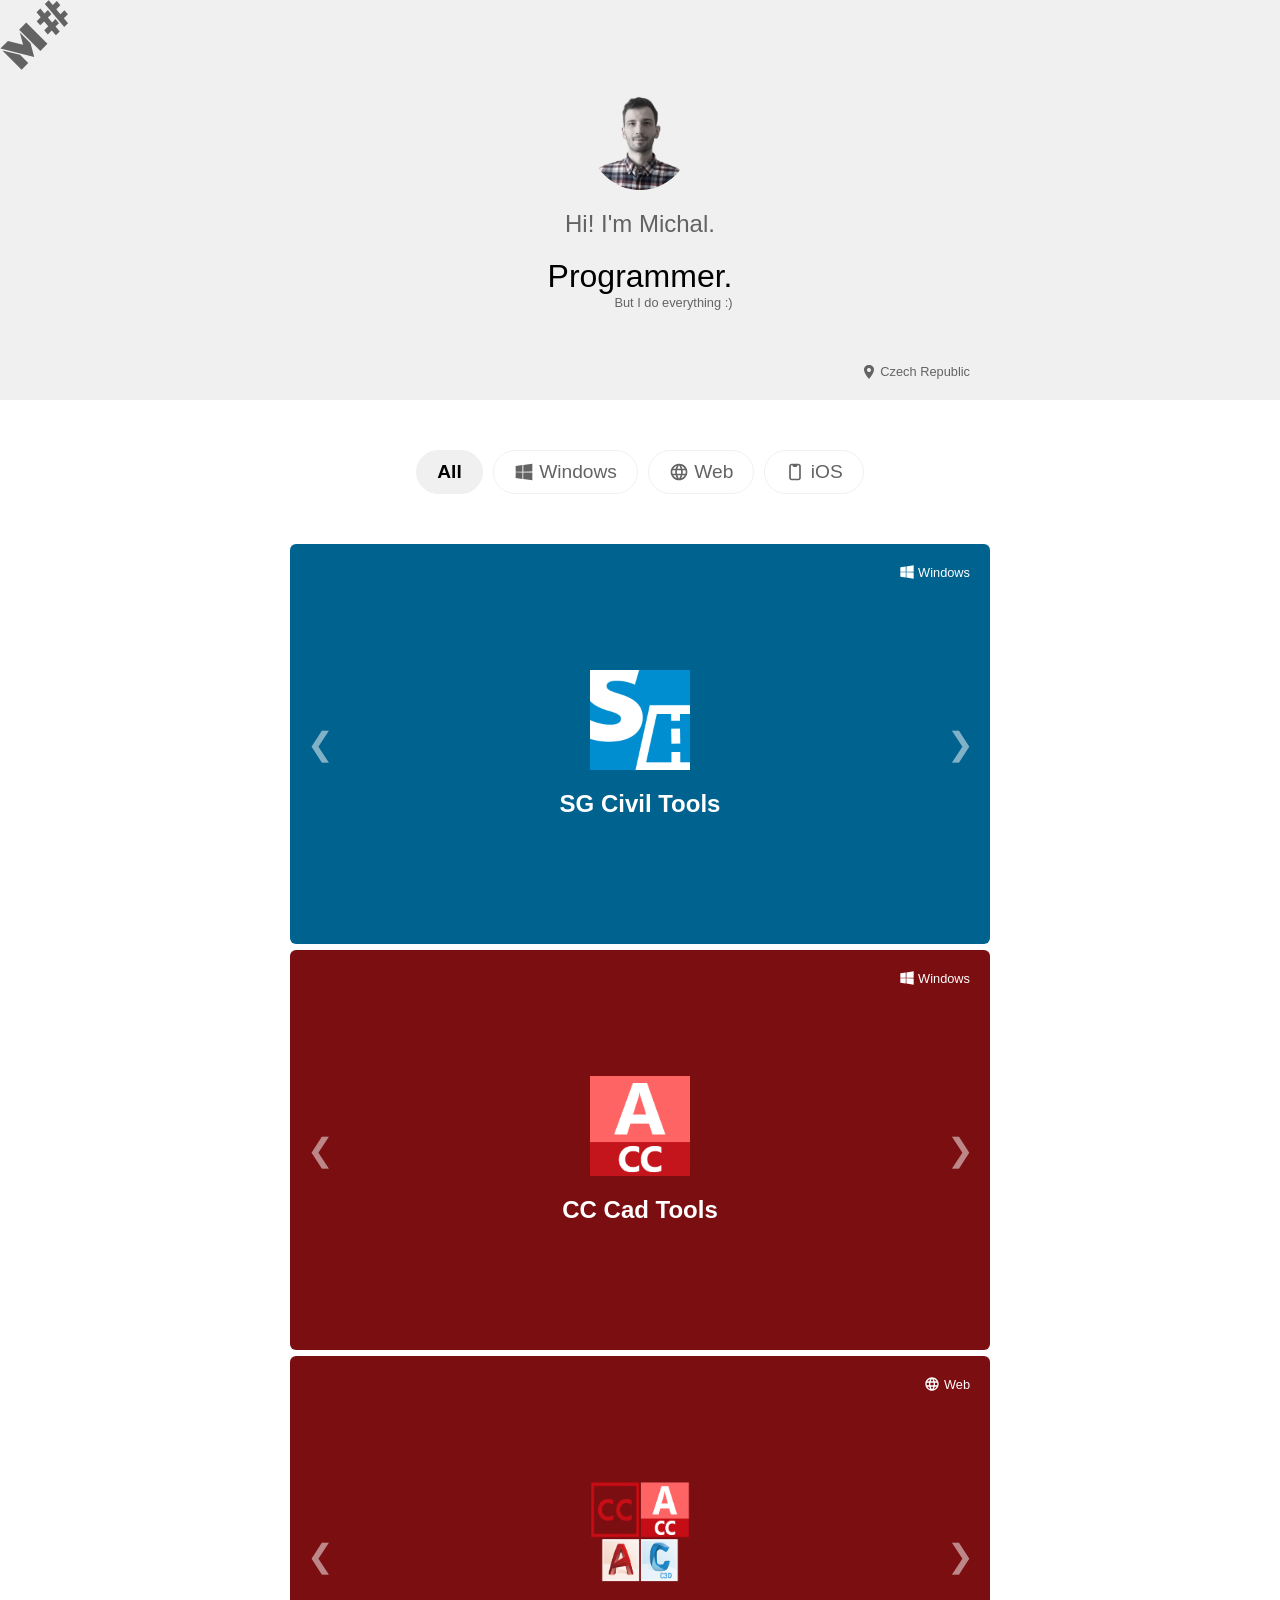
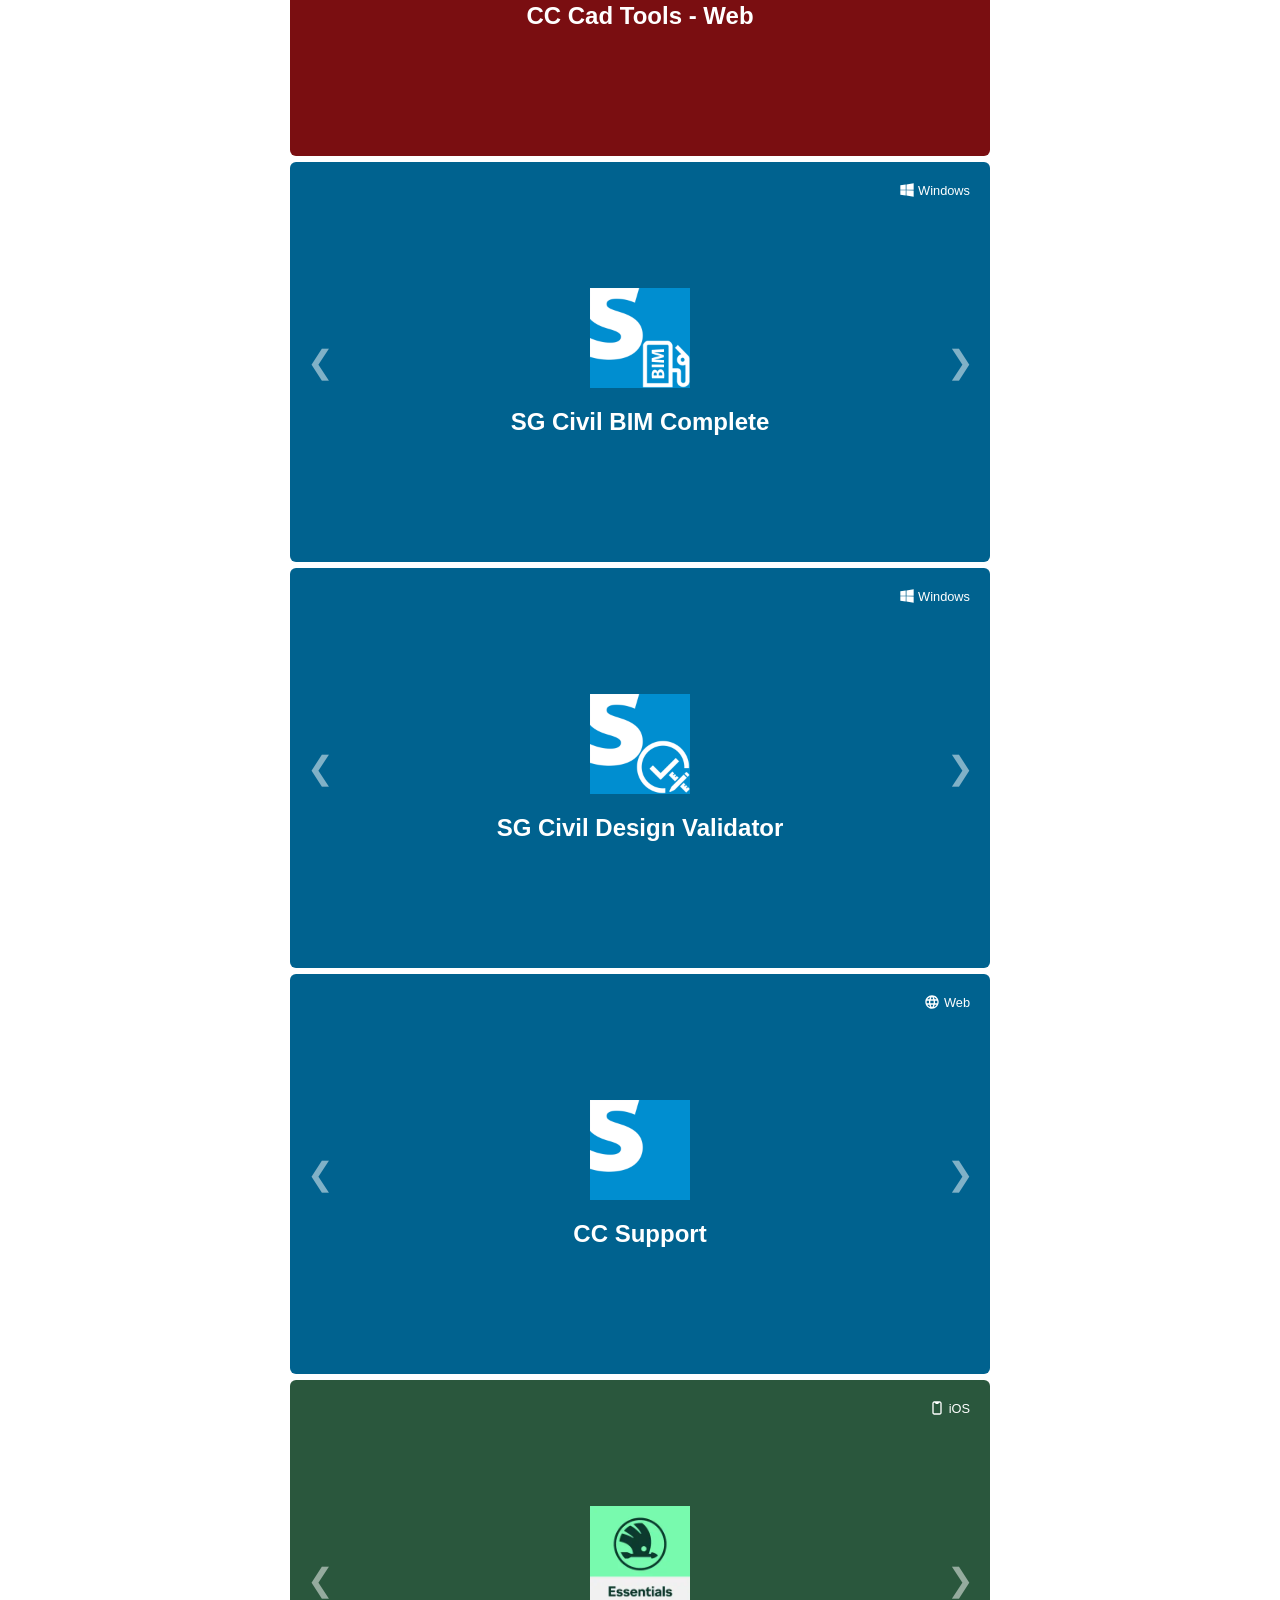
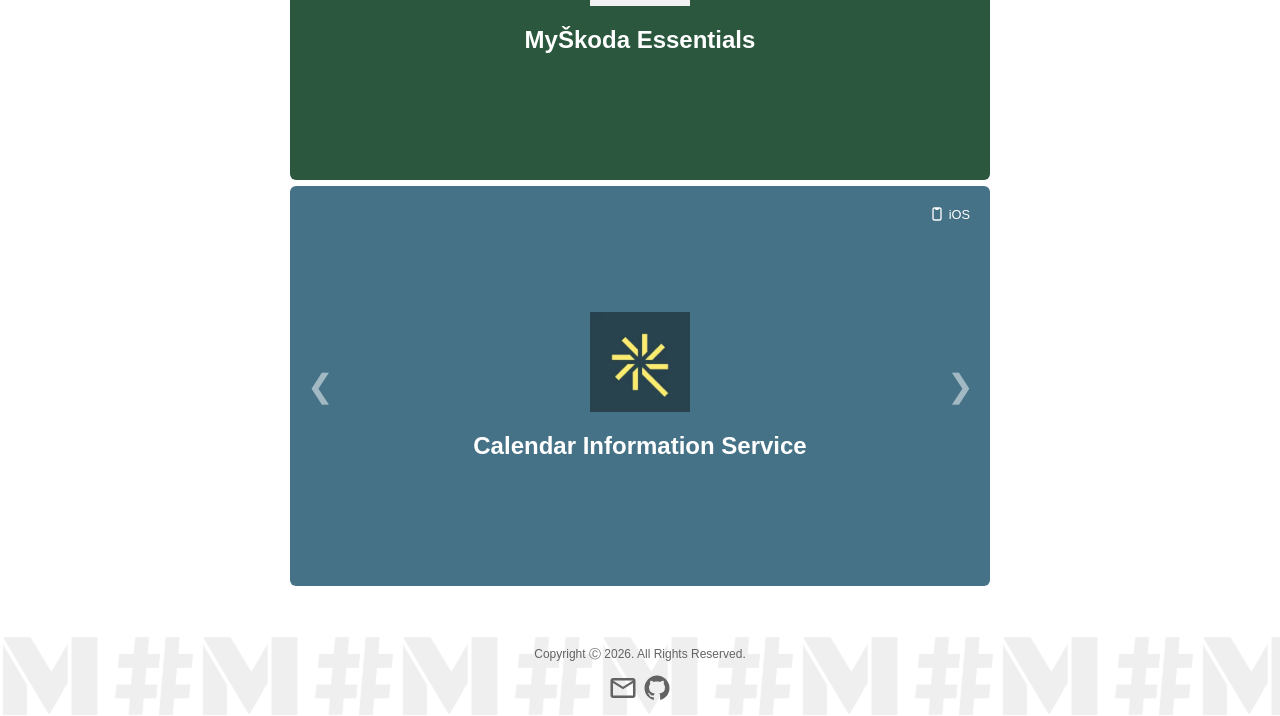
==== commit 9349e240: "view-transition" ====
--- a/index.html
+++ b/index.html
@@ -43,7 +43,7 @@
                 </svg>
             </a>
 
-            <a class="profile-full" href="about.html">
+            <a id="index-project-full" class="profile-full" href="about.html">
                 <div class="profile flex-column-center">
                     <img class="profile-picture" src="images/profile/img-michal.png" alt="">
                     <h2>Hi! I'm Michal.</h2>
@@ -96,9 +96,9 @@
                 <div class="carousel-container" data-carousel-id="1" data-category="windows">
                     <div class="carousel sg-colors">
                         <div class="slide flex-column-center">
-                            <img src="images/projects/sgciviltools/img-app-sgciviltools.png"
-                                style="width: 100px; height: 100px;" alt="Slide 1">
-                            <h2>SG Civil Tools</h2>
+                            <img id="project-img1" src="images/projects/sgciviltools/img-app-sgciviltools.png"
+                                style="width: 100px; height: 100px;" alt="Slide 1">
+                            <h2 id="project-title1">SG Civil Tools</h2>
                             <div class="slide-tag">
                                 <svg width="16" height="16" viewBox="0 0 24 24" fill="currentColor"
                                     xmlns="http://www.w3.org/2000/svg">
@@ -136,9 +136,9 @@
                 <div class="carousel-container" data-carousel-id="2" data-category="windows">
                     <div class="carousel cc-colors">
                         <div class="slide flex-column-center">
-                            <img src="images/projects/cccadtools/CCCadToolsLogo.png"
-                                style="width: 100px; height: 100px;" alt="Slide 1">
-                            <h2>CC Cad Tools</h2>
+                            <img id="project-img2" src="images/projects/cccadtools/CCCadToolsLogo.png"
+                                style="width: 100px; height: 100px;" alt="Slide 1">
+                            <h2 id="project-title2">CC Cad Tools</h2>
                             <div class="slide-tag">
                                 <svg width="16" height="16" viewBox="0 0 24 24" fill="currentColor"
                                     xmlns="http://www.w3.org/2000/svg">
@@ -176,9 +176,9 @@
                 <div class="carousel-container" data-carousel-id="3" data-category="web">
                     <div class="carousel cc-colors">
                         <div class="slide flex-column-center">
-                            <img src="images/projects/cccadtools/img-web-cccadtools.png"
-                                style="width: 100px; height: 100px;" alt="Slide 1">
-                            <h2>CC Cad Tools - Web</h2>
+                            <img id="project-img3" src="images/projects/cccadtools/img-web-cccadtools.png"
+                                style="width: 100px; height: 100px;" alt="Slide 1">
+                            <h2 id="project-title3">CC Cad Tools - Web</h2>
                             <div class="slide-tag">
                                 <svg width="16" height="16" viewBox="0 0 24 24" fill="currentColor"
                                     xmlns="http://www.w3.org/2000/svg">
@@ -215,9 +215,9 @@
                 <div class="carousel-container" data-carousel-id="4" data-category="windows">
                     <div class="carousel sg-colors">
                         <div class="slide flex-column-center">
-                            <img src="images/projects/sgcivilbimcomplete/img-app-sgcivilbimcomplete.png"
-                                style="width: 100px; height: 100px;" alt="Slide 1">
-                            <h2>SG Civil BIM Complete</h2>
+                            <img id="project-img4" src="images/projects/sgcivilbimcomplete/img-app-sgcivilbimcomplete.png"
+                                style="width: 100px; height: 100px;" alt="Slide 1">
+                            <h2 id="project-title4">SG Civil BIM Complete</h2>
                             <div class="slide-tag">
                                 <svg width="16" height="16" viewBox="0 0 24 24" fill="currentColor"
                                     xmlns="http://www.w3.org/2000/svg">
@@ -254,9 +254,9 @@
                 <div class="carousel-container" data-carousel-id="5" data-category="windows">
                     <div class="carousel sg-colors">
                         <div class="slide flex-column-center">
-                            <img src="images/projects/sgcivildesignvalidation/img-app-sgdesignvalidator.png"
-                                style="width: 100px; height: 100px;" alt="Slide 1">
-                            <h2>SG Civil Design Validator</h2>
+                            <img id="project-img5" src="images/projects/sgcivildesignvalidation/img-app-sgdesignvalidator.png"
+                                style="width: 100px; height: 100px;" alt="Slide 1">
+                            <h2 id="project-title5">SG Civil Design Validator</h2>
                             <div class="slide-tag">
                                 <svg width="16" height="16" viewBox="0 0 24 24" fill="currentColor"
                                     xmlns="http://www.w3.org/2000/svg">
@@ -294,9 +294,9 @@
                 <div class="carousel-container" data-carousel-id="6" data-category="web">
                     <div class="carousel sg-colors">
                         <div class="slide flex-column-center">
-                            <img src="images/projects/ccsupport/img-web-ccsupport.png"
-                                style="width: 100px; height: 100px;" alt="Slide 1">
-                            <h2>CC Support</h2>
+                            <img id="project-img6" src="images/projects/ccsupport/img-web-ccsupport.png"
+                                style="width: 100px; height: 100px;" alt="Slide 1">
+                            <h2 id="project-title6">CC Support</h2>
                             <div class="slide-tag">
                                 <svg width="16" height="16" viewBox="0 0 24 24" fill="currentColor"
                                     xmlns="http://www.w3.org/2000/svg">
@@ -333,9 +333,9 @@
                 <div class="carousel-container" data-carousel-id="7" data-category="ios">
                     <div class="carousel myskoda-colors">
                         <div class="slide flex-column-center">
-                            <img src="images/projects/myskoda/img-ios-skoda.webp" style="width: 100px; height: 100px;"
+                            <img id="project-img7" src="images/projects/myskoda/img-ios-skoda.webp" style="width: 100px; height: 100px;"
                                 alt="Slide 1">
-                            <h2>MyŠkoda Essentials</h2>
+                            <h2 id="project-title7">MyŠkoda Essentials</h2>
                             <div class="slide-tag">
                                 <svg width="16" height="16" viewBox="0 0 24 24" stroke="currentColor"
                                     xmlns="http://www.w3.org/2000/svg">
@@ -372,9 +372,9 @@
                 <div class="carousel-container" data-carousel-id="8" data-category="ios">
                     <div class="carousel cis-colors">
                         <div class="slide flex-column-center">
-                            <img src="images/projects/cis/img-iso-cis.webp" style="width: 100px; height: 100px;"
+                            <img id="project-img8" src="images/projects/cis/img-iso-cis.webp" style="width: 100px; height: 100px;"
                                 alt="Slide 1">
-                            <h2>Calendar Information Service</h2>
+                            <h2 id="project-title8">Calendar Information Service</h2>
                             <div class="slide-tag">
                                 <svg width="16" height="16" viewBox="0 0 24 24" stroke="currentColor"
                                     xmlns="http://www.w3.org/2000/svg">
--- a/css/styles.css
+++ b/css/styles.css
@@ -11,6 +11,7 @@
     --text-gray-color: #636363;
 
     --hover-color: #ffffff20;
+    --btn-next-color: rgba(255, 255, 255, 0.5);
 
     --default-radius: 10px;
     --default-gap: 50px;
@@ -61,11 +62,18 @@
     cursor: pointer;
   }
 
+  .weblink {
+    display: flex;
+    flex-wrap: nowrap;
+    align-items: center;
+  }
+
   .msharp-logo {
     position: fixed;
     z-index: 999;
     top: 0px;
     left: -8px;
+    view-transition-name: transition-msharp-logo;
   }
 
   footer {
@@ -94,7 +102,7 @@
 
   @media (max-width: 719px) {
     * {
-        --default-gap: 20px;
+      --default-gap: 20px;
     }
 
     h1 {
@@ -112,10 +120,102 @@
     h3 {
       font-size: .9rem;
     }
-}
+  }
 
   @media (max-width: 519px) {
     p {
       font-size: .9rem;
     }
+  }
+
+  @view-transition {
+    navigation: auto;
+  }
+
+  #project-img1 {
+    view-transition-name: transition-project-img1;
+  }
+
+  #project-img2 {
+    view-transition-name: transition-project-img2;
+  }
+
+  #project-img3 {
+    view-transition-name: transition-project-img3;
+  }
+
+  #project-img4 {
+    view-transition-name: transition-project-img4;
+  }
+
+  #project-img5 {
+    view-transition-name: transition-project-img5;
+  }
+
+  #project-img6 {
+    view-transition-name: transition-project-img6;
+  }
+
+  #project-img7 {
+    view-transition-name: transition-project-img7;
+  }
+
+  #project-img8 {
+    view-transition-name: transition-project-img8;
+  }
+
+  #project-title1 {
+    view-transition-name: transition-project-title1;
+  }
+
+  #project-title2 {
+    view-transition-name: transition-project-title2;
+  }
+
+  #project-title3 {
+    view-transition-name: transition-project-title3;
+  }
+
+  #project-title4 {
+    view-transition-name: transition-project-title4;
+  }
+
+  #project-title5 {
+    view-transition-name: transition-project-title5;
+  }
+
+  #project-title6 {
+    view-transition-name: transition-project-title6;
+  }
+
+  #project-title7 {
+    view-transition-name: transition-project-title7;
+  }
+
+  #project-title8 {
+    view-transition-name: transition-project-title8;
+  }
+
+  ::view-transition-group(*) {
+    animation-duration: 0.5s;
+  }
+
+  ::view-transition-group(transition-msharp-logo),
+  ::view-transition-group(transition-project-img1),
+  ::view-transition-group(transition-project-img2),
+  ::view-transition-group(transition-project-img3),
+  ::view-transition-group(transition-project-img4),
+  ::view-transition-group(transition-project-img5),
+  ::view-transition-group(transition-project-img6),
+  ::view-transition-group(transition-project-img7),
+  ::view-transition-group(transition-project-img8),
+  ::view-transition-group(transition-project-title1),
+  ::view-transition-group(transition-project-title2),
+  ::view-transition-group(transition-project-title3),
+  ::view-transition-group(transition-project-title4),
+  ::view-transition-group(transition-project-title5),
+  ::view-transition-group(transition-project-title6),
+  ::view-transition-group(transition-project-title7),
+  ::view-transition-group(transition-project-title8) {
+    z-index: 999;
   }
--- a/css/profile.css
+++ b/css/profile.css
@@ -14,6 +14,11 @@
     flex-wrap: wrap;
     flex-direction: column;
     align-content: center;
+    
+}
+
+#index-project-full {
+    view-transition-name: transition-index-project-full;
 }
 
 .profile-picture {
@@ -47,4 +52,8 @@
     color: var(--text-gray-color);
     display: flex;
     justify-content: center;
+}
+
+::view-transition-group(transition-index-project-full) {
+    animation-duration: 0s !important;
 }
--- a/css/filters.css
+++ b/css/filters.css
@@ -6,6 +6,7 @@
     padding: 0 20px;
    align-items: center;
    justify-content: center;
+   view-transition-name: transition-filters;
 }
 
 .filter {
@@ -44,3 +45,7 @@
         padding: 8px 10px;
     }
 }
+
+  ::view-transition-group(transition-filters) {
+    animation-duration: 0s !important;
+  }
--- a/css/carousel.css
+++ b/css/carousel.css
@@ -1,8 +1,8 @@
 * {
     --carousel-width: 700px;
     --carousel-height: 400px;
-    --carousel-gap: 30px;
-    --carousel-radius: 14px;
+    --carousel-gap: 6px;
+    --carousel-radius: 6px;
 }
 
 .projects {
@@ -52,7 +52,7 @@
     /* top: 50%; */
     /* transform: translateY(-50%); */
     background: transparent;
-    color: white;
+    color: var(--btn-next-color);
     border: none;
     top: 0;
     bottom: 0;
@@ -67,6 +67,7 @@
 .prev:hover,
 .next:hover {
     background: var(--hover-color);
+    color: white;
 }
 
 .prev {
--- a/css/slide-container.css
+++ b/css/slide-container.css
@@ -1,12 +1,16 @@
+* {
+    --text-carousel-gab: 30px;
+}
+
 .slide-text-container {
     color: inherit;
     background-color: inherit;
     display: flex;
     flex-direction: column;
     justify-content: center;
-    gap: 10px;
+    gap: var(--text-carousel-gab);
 
-    padding: 30px 60px;
+    padding: var(--text-carousel-gab) calc(var(--text-carousel-gab)*3);
     width: var(--carousel-width);
     height: var(--carousel-height);
     overflow: hidden;
@@ -20,9 +24,9 @@
     display: flex;
     flex-direction: column;
     justify-content: center;
-    gap: 10px;
+    gap: var(--text-carousel-gab);
 
-    padding: 30px;
+    padding: var(--text-carousel-gab);
     width: var(--carousel-width);
     height: var(--carousel-height);
     overflow: hidden;
@@ -35,9 +39,9 @@
     display: flex;
     flex-direction: column;
     justify-content: center;
-    gap: 10px;
+    gap: var(--text-carousel-gab);
 
-    padding: 30px;
+    padding: var(--text-carousel-gab);
     width: var(--carousel-width);
     min-height: var(--carousel-height);
     overflow: hidden;
@@ -47,7 +51,7 @@
     width: var(--carousel-width);
     display: flex;
     /* flex-direction: column; */
-    justify-content: center; 
+    justify-content: center;
 }
 
 .image-container img {
@@ -63,4 +67,10 @@
     flex-wrap: wrap;
     flex-direction: column;
     align-content: center;
+}
+
+@media (max-width: 800px) {
+    * {
+        --text-carousel-gab: 20px;
+    }
 }
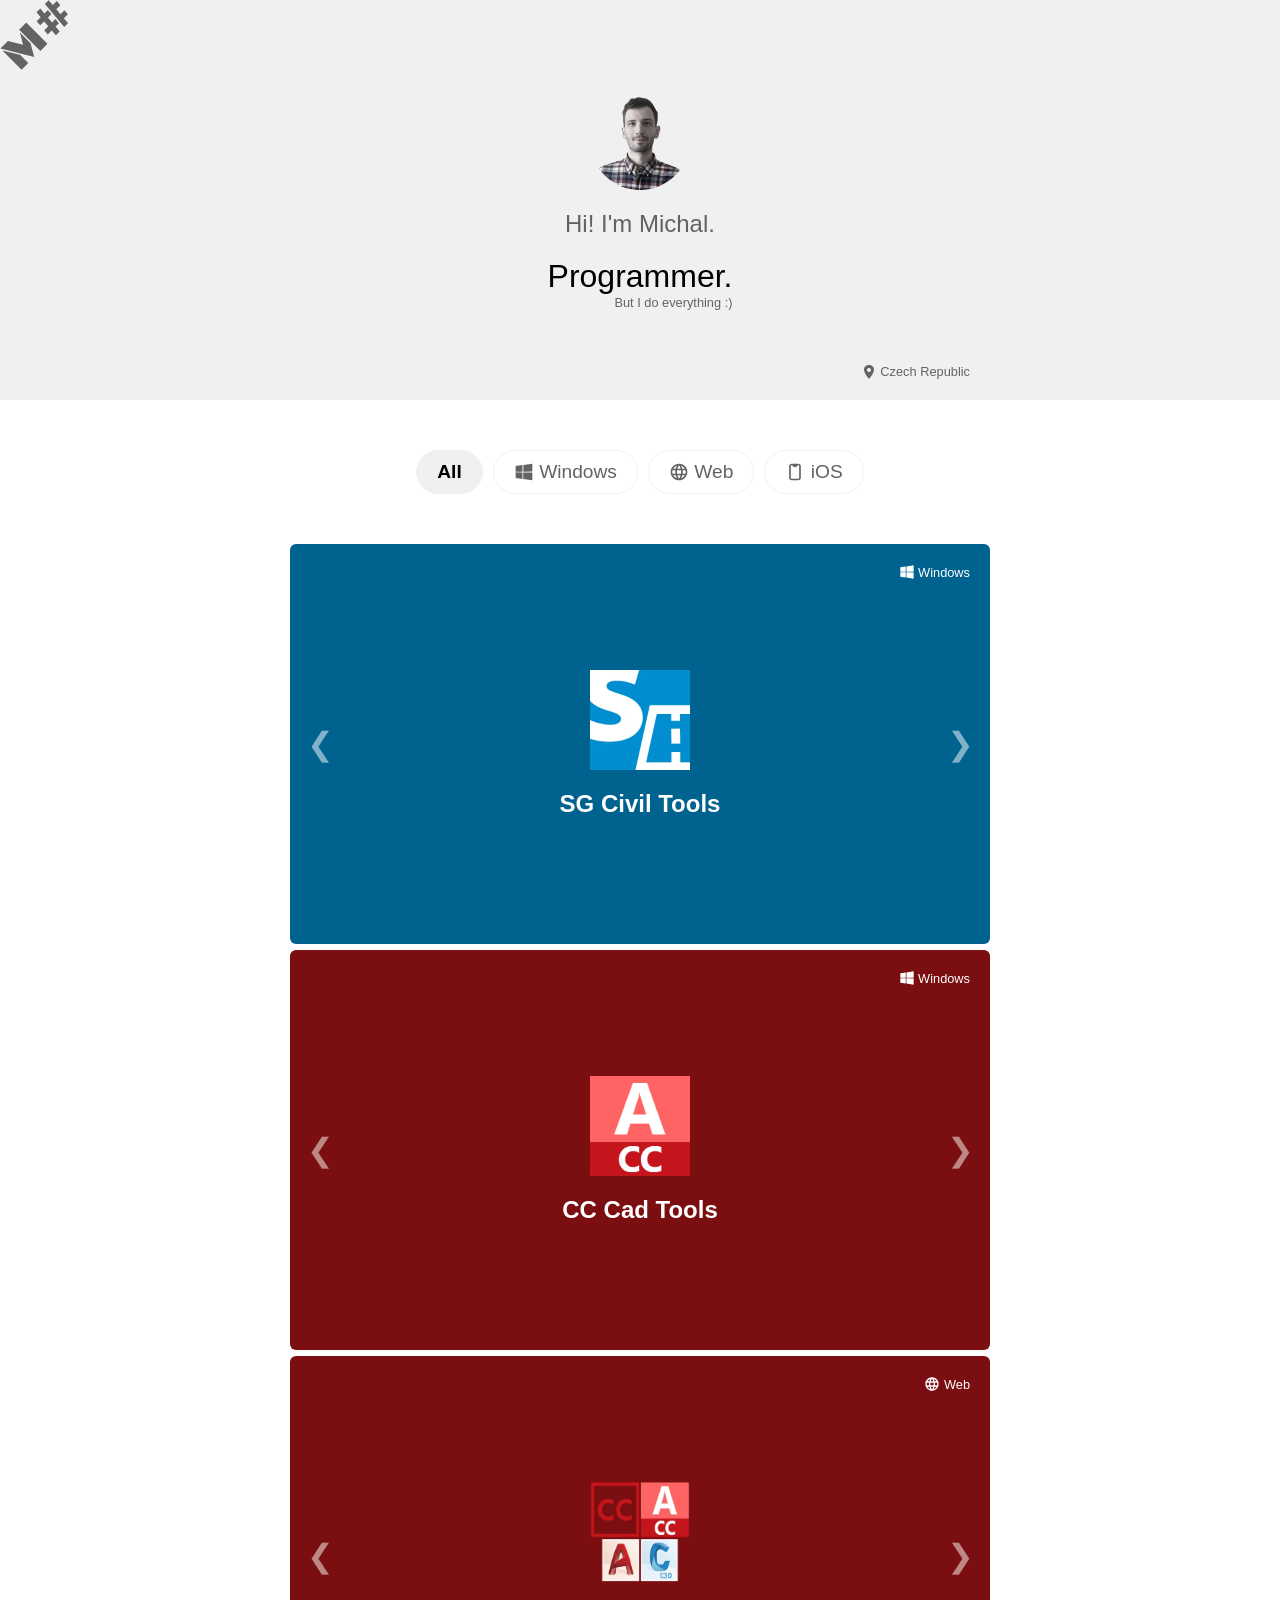
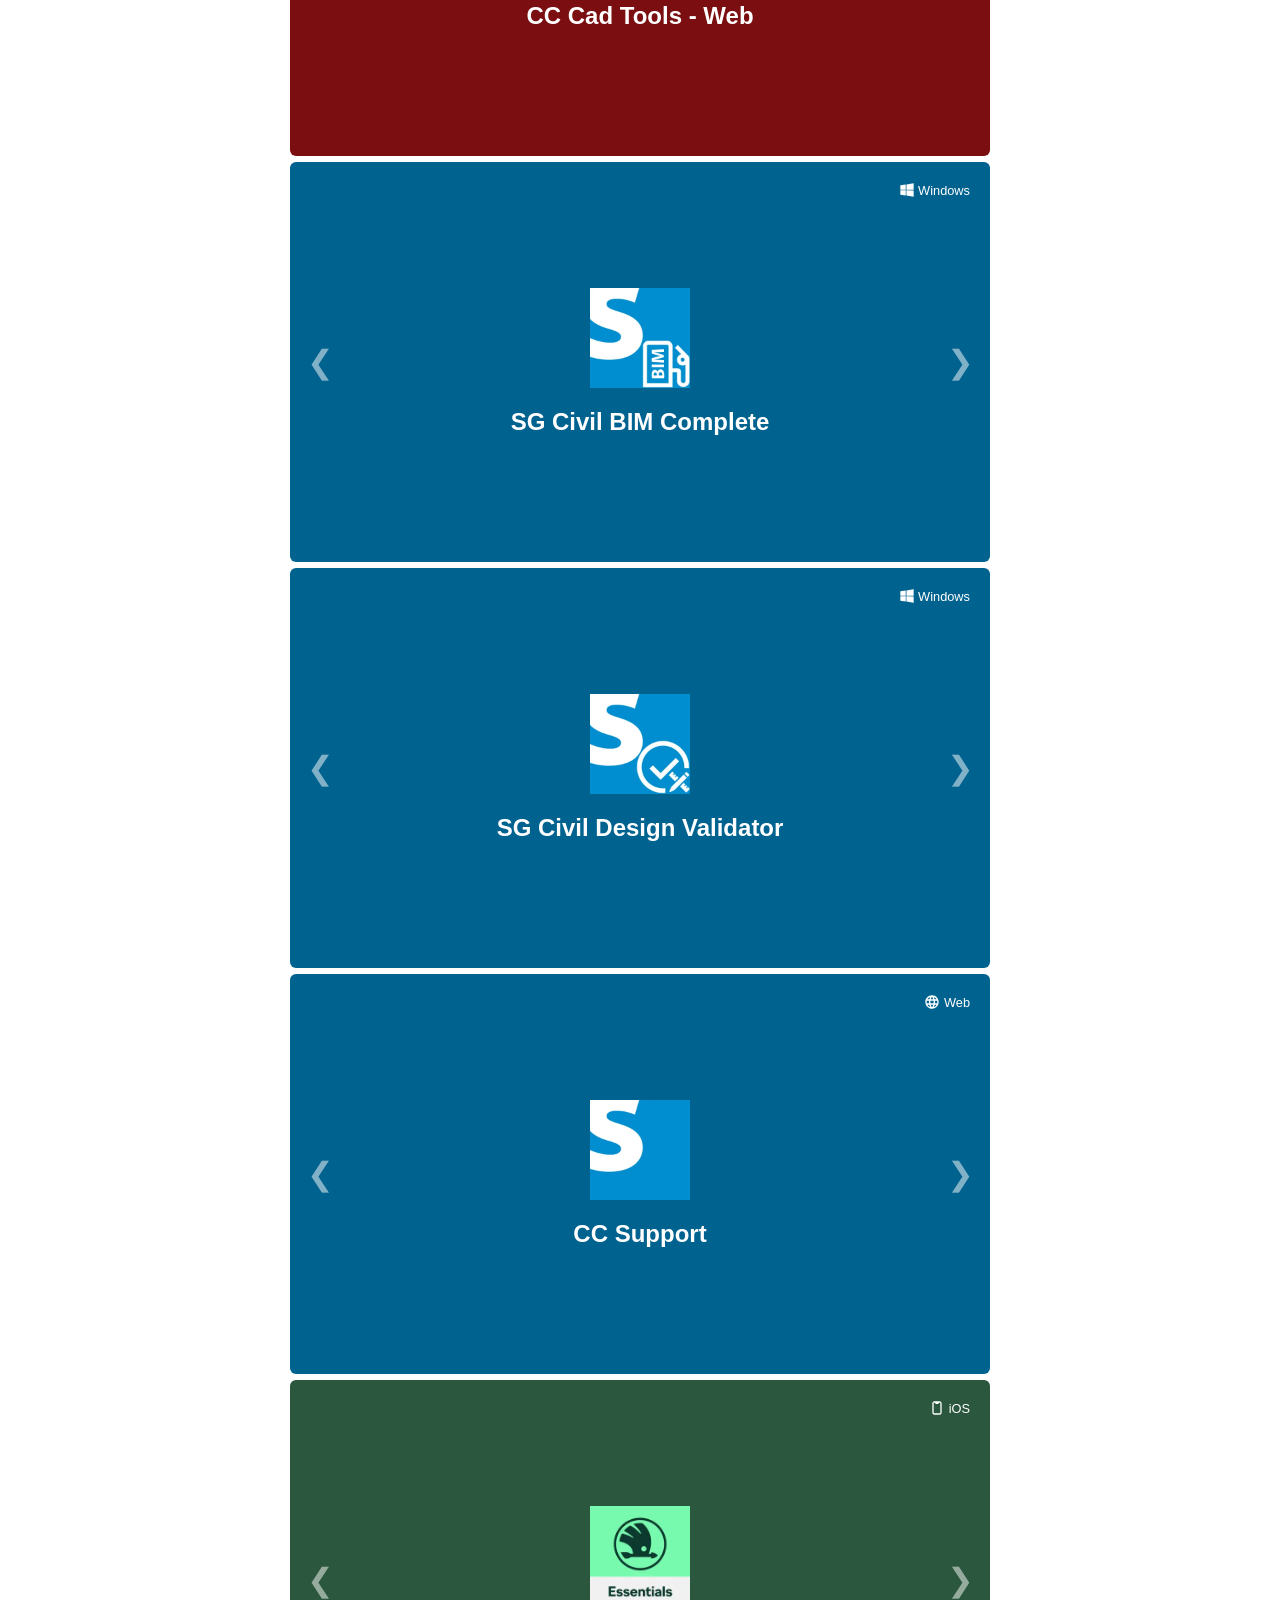
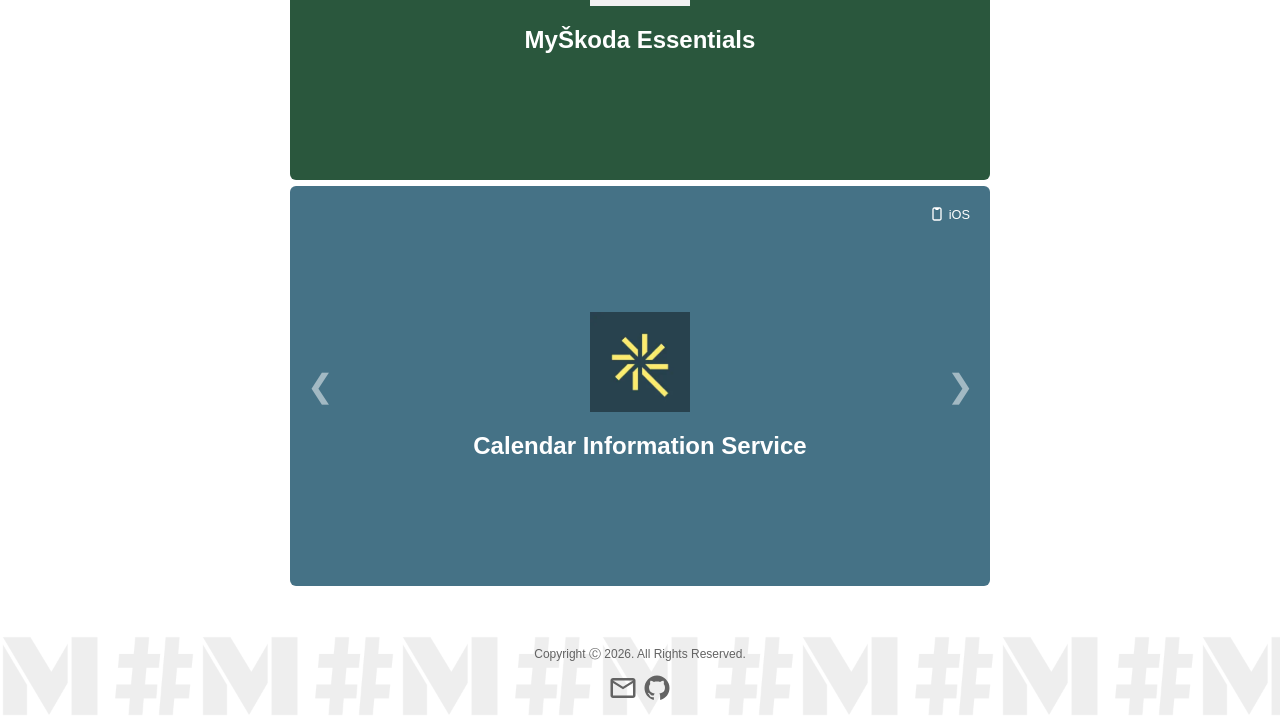
==== commit 4fc5bc93: "optimization" ====
--- a/index.html
+++ b/index.html
@@ -4,16 +4,6 @@
 <head>
     <meta charset="UTF-8">
     <meta name="viewport" content="width=device-width, initial-scale=1.0">
-
-    <!-- Google tag (gtag.js) -->
-    <script async src="https://www.googletagmanager.com/gtag/js?id=G-9Y0MK5HP96"></script>
-    <script>
-        window.dataLayer = window.dataLayer || [];
-        function gtag() { dataLayer.push(arguments); }
-        gtag('js', new Date());
-
-        gtag('config', 'G-9Y0MK5HP96');
-    </script>
 
     <link rel="stylesheet" href="css/styles.css">
     <link rel="stylesheet" href="css/general.css">
@@ -23,9 +13,11 @@
     <link rel="stylesheet" href="css/project-colors.css">
     <link rel="stylesheet" href="css/slide-container.css">
 
-    <meta name="description" content="A portfolio page for MSharp.cz">
-    <meta name="keywords"
-        content="portfolio, msharp, msharp.cz, programmer, contractor, self-employed, iOS, Windows, desktop, web, c#, swift, blazor">
+    <meta name="description" content="Portfolio of Michal Heczko (MSharp): Windows, web and iOS apps built with C#, .NET, Blazor and Swift.">
+    <meta property="og:title" content="MSharp">
+    <meta property="og:description" content="Portfolio of Michal Heczko (MSharp): Windows, web and iOS apps built with C#, .NET, Blazor and Swift.">
+    <meta property="og:image" content="https://msharp.cz/images/og-image.jpg">
+    <meta property="og:type" content="website">
 
     <title>MSharp</title>
     <link rel="icon" type="image/x-icon" href="images/favicon.ico">
@@ -34,158 +26,119 @@
 <body>
     <div class="page">
         <div class="main">
-            <a class="msharp-logo profile-colors" href="index.html">
-                <svg width="90" height="70" viewBox="0 0 152 145" fill="currentColor"
-                    xmlns="http://www.w3.org/2000/svg">
-                    <path
-                        d="M0.194225 100.266L15.7727 84.6872L47.1284 92.4432L40.4993 67.2526L62.6406 89.3938L70.2641 118.164L0.194225 100.266ZM82.992 105.436L39.0078 61.4521L53.6581 46.8017L97.6424 90.786L82.992 105.436ZM44.1453 144.283L4.23799 104.376L40.8971 113.656L57.8345 130.594L44.1453 144.283ZM107.288 46.5365L114.281 39.5428L121.441 48.0944L114.414 55.1213L123.032 65.3964L115.176 73.2519L106.559 62.9768L98.239 71.2963L91.0464 62.7779L99.3328 54.4915L90.7812 44.2826L82.528 52.5359L75.3685 43.9843L83.6218 35.7311L75.0039 25.4559L82.8594 17.6004L91.5104 27.8424L98.6036 20.7492L105.73 29.334L98.6367 36.4271L107.288 46.5365ZM92.2396 8.22019L100.128 0.33153L108.746 10.6067L117.132 2.22083L124.258 10.8055L115.939 19.1251L124.523 29.3008L132.843 20.9813L139.969 29.566L131.65 37.8855L140.268 48.1607L132.412 56.0162L92.2396 8.22019Z"
-                        fill="currentColor" />
-                </svg>
+            <a class="msharp-logo profile-colors" href="index.html" aria-label="MSharp home">
+                <svg width="90" height="70" aria-hidden="true"><use href="images/icons.svg#logo" /></svg>
             </a>
 
             <a id="index-project-full" class="profile-full" href="about.html">
                 <div class="profile flex-column-center">
-                    <img class="profile-picture" src="images/profile/img-michal.png" alt="">
+                    <img class="profile-picture" src="images/profile/img-michal.webp" alt="">
                     <h2>Hi! I'm Michal.</h2>
                     <div>
                         <h1>Programmer.</h1>
                         <p>But I do everything :)</p>
                     </div>
                     <div class="profile-tag">
-                        <svg width="16" height="16" viewBox="0 0 16 16" fill="currentColor"
-                            xmlns="http://www.w3.org/2000/svg">
-                            <path
-                                d="M8 1C5.23969 1 3 3.01594 3 5.5C3 9.5 8 15 8 15C8 15 13 9.5 13 5.5C13 3.01594 10.7603 1 8 1ZM8 8C7.60444 8 7.21776 7.8827 6.88886 7.66294C6.55996 7.44318 6.30362 7.13082 6.15224 6.76537C6.00087 6.39991 5.96126 5.99778 6.03843 5.60982C6.1156 5.22186 6.30608 4.86549 6.58579 4.58579C6.86549 4.30608 7.22186 4.1156 7.60982 4.03843C7.99778 3.96126 8.39991 4.00087 8.76537 4.15224C9.13082 4.30362 9.44318 4.55996 9.66294 4.88886C9.8827 5.21776 10 5.60444 10 6C9.99942 6.53026 9.78852 7.03863 9.41357 7.41357C9.03863 7.78852 8.53026 7.99942 8 8Z" />
-                        </svg>
+                        <svg width="16" height="16" aria-hidden="true"><use href="images/icons.svg#pin" /></svg>
                         &nbsp;Czech Republic
                     </div>
                 </div>
             </a>
 
             <div class="filters">
-                <div class="filter active" data-filter="all">All</div>
-                <div class="filter" data-filter="windows">
-                    <svg width="20" height="20" viewBox="0 0 24 24" fill="currentColor"
-                        xmlns="http://www.w3.org/2000/svg">
-                        <path
-                            d="M22 2L11.2 3.6V11.6L22 11.5V2ZM10.2 12.5L2 12.4V19.2L10.1 20.3L10.2 12.5ZM2 4.8V11.6H10.1V3.7L2 4.8ZM11.1 12.5V20.4L22 22V12.6L11.1 12.5Z"
-                            fill="currentColor" />
-                    </svg>
+                <button type="button" class="filter active" data-filter="all" aria-pressed="true">All</button>
+                <button type="button" class="filter" data-filter="windows" aria-pressed="false">
+                    <svg width="20" height="20" aria-hidden="true"><use href="images/icons.svg#windows" /></svg>
                     &nbsp;Windows
-                </div>
-                <div class="filter" data-filter="web">
-                    <svg width="20" height="20" viewBox="0 0 24 24" fill="currentColor"
-                        xmlns="http://www.w3.org/2000/svg">
-                        <path
-                            d="M16.36 14C16.44 13.34 16.5 12.68 16.5 12C16.5 11.32 16.44 10.66 16.36 10H19.74C19.9 10.64 20 11.31 20 12C20 12.69 19.9 13.36 19.74 14M14.59 19.56C15.19 18.45 15.65 17.25 15.97 16H18.92C17.9512 17.6683 16.4141 18.932 14.59 19.56ZM14.34 14H9.66C9.56 13.34 9.5 12.68 9.5 12C9.5 11.32 9.56 10.65 9.66 10H14.34C14.43 10.65 14.5 11.32 14.5 12C14.5 12.68 14.43 13.34 14.34 14ZM12 19.96C11.17 18.76 10.5 17.43 10.09 16H13.91C13.5 17.43 12.83 18.76 12 19.96ZM8 8H5.08C6.03864 6.32703 7.57466 5.06124 9.4 4.44C8.8 5.55 8.35 6.75 8 8ZM5.08 16H8C8.35 17.25 8.8 18.45 9.4 19.56C7.57827 18.9323 6.04429 17.6682 5.08 16ZM4.26 14C4.1 13.36 4 12.69 4 12C4 11.31 4.1 10.64 4.26 10H7.64C7.56 10.66 7.5 11.32 7.5 12C7.5 12.68 7.56 13.34 7.64 14M12 4.03C12.83 5.23 13.5 6.57 13.91 8H10.09C10.5 6.57 11.17 5.23 12 4.03ZM18.92 8H15.97C15.6565 6.76161 15.1931 5.56611 14.59 4.44C16.43 5.07 17.96 6.34 18.92 8ZM12 2C6.47 2 2 6.5 2 12C2 14.6522 3.05357 17.1957 4.92893 19.0711C5.85752 19.9997 6.95991 20.7362 8.17317 21.2388C9.38642 21.7413 10.6868 22 12 22C14.6522 22 17.1957 20.9464 19.0711 19.0711C20.9464 17.1957 22 14.6522 22 12C22 10.6868 21.7413 9.38642 21.2388 8.17317C20.7362 6.95991 19.9997 5.85752 19.0711 4.92893C18.1425 4.00035 17.0401 3.26375 15.8268 2.7612C14.6136 2.25866 13.3132 2 12 2Z"
-                            fill="currentColor" />
-                    </svg>
+                </button>
+                <button type="button" class="filter" data-filter="web" aria-pressed="false">
+                    <svg width="20" height="20" aria-hidden="true"><use href="images/icons.svg#web" /></svg>
                     &nbsp;Web
-                </div>
-                <div class="filter" data-filter="ios">
-                    <svg width="20" height="20" viewBox="0 0 24 24" stroke="currentColor"
-                        xmlns="http://www.w3.org/2000/svg">
-                        <path
-                            d="M10 3H8C7.46957 3 6.96086 3.21071 6.58579 3.58579C6.21071 3.96086 6 4.46957 6 5V19C6 19.5304 6.21071 20.0391 6.58579 20.4142C6.96086 20.7893 7.46957 21 8 21H16C16.5304 21 17.0391 20.7893 17.4142 20.4142C17.7893 20.0391 18 19.5304 18 19V5C18 4.46957 17.7893 3.96086 17.4142 3.58579C17.0391 3.21071 16.5304 3 16 3H14M10 3H14M10 3V4M14 3V4M10 4C10 4.26522 10.1054 4.51957 10.2929 4.70711C10.4804 4.89464 10.7348 5 11 5H13C13.2652 5 13.5196 4.89464 13.7071 4.70711C13.8946 4.51957 14 4.26522 14 4M10 4H14"
-                            fill="none" stroke-width="2" stroke-linecap="round" stroke-linejoin="round" />
-                    </svg>
+                </button>
+                <button type="button" class="filter" data-filter="ios" aria-pressed="false">
+                    <svg width="20" height="20" aria-hidden="true"><use href="images/icons.svg#ios" /></svg>
                     &nbsp;iOS
-                </div>
+                </button>
             </div>
             <div class="projects">
-                <div class="carousel-container" data-carousel-id="1" data-category="windows">
+                <div id="project-bg1" class="carousel-container" data-category="windows">
                     <div class="carousel sg-colors">
                         <div class="slide flex-column-center">
-                            <img id="project-img1" src="images/projects/sgciviltools/img-app-sgciviltools.png"
-                                style="width: 100px; height: 100px;" alt="Slide 1">
+                            <img id="project-img1" src="images/projects/sgciviltools/img-app-sgciviltools.webp"
+                                style="width: 100px; height: 100px;" alt="">
                             <h2 id="project-title1">SG Civil Tools</h2>
                             <div class="slide-tag">
-                                <svg width="16" height="16" viewBox="0 0 24 24" fill="currentColor"
-                                    xmlns="http://www.w3.org/2000/svg">
-                                    <path
-                                        d="M22 2L11.2 3.6V11.6L22 11.5V2ZM10.2 12.5L2 12.4V19.2L10.1 20.3L10.2 12.5ZM2 4.8V11.6H10.1V3.7L2 4.8ZM11.1 12.5V20.4L22 22V12.6L11.1 12.5Z"
-                                        fill="currentColor" />
-                                </svg>
+                                <svg width="16" height="16" aria-hidden="true"><use href="images/icons.svg#windows" /></svg>
                                 &nbsp;Windows
                             </div>
                         </div>
                         <div class="slide flex-column-center sg-colors">
                             <div class="slide-text-container">
                                 <h2>SG Civil Tools</h2>
-                                <p>Add-on for Autodesk Civil 3D. Help users to design linear structures based on Czech
+                                <p>Add-on for Autodesk Civil 3D. Helps users to design linear structures based on Czech
                                     standards.</p>
                             </div>
                         </div>
                         <div class="slide flex-column-center sg-colors">
-                            <img src="/images/projects/sgciviltools/stakingpointgenerator.png" alt="">
-                        </div>
-                        <div class="slide flex-column-center sg-colors">
-                            <img src="/images/projects/sgciviltools/alignmentreportdialog.png" alt="">
-                        </div>
-
-                    </div>
-                    <button class="prev">
-                        <div class="btn-next">&#10094;</div>
-                    </button>
-                    <a class="carousel-link" href="sgciviltools.html"></a>
-                    <button class="next">
-                        <div class="btn-next">&#10095;</div>
-                    </button>
-                </div>
-
-                <div class="carousel-container" data-carousel-id="2" data-category="windows">
+                            <img loading="lazy" src="images/projects/sgciviltools/stakingpointgenerator.webp" alt="SG Civil Tools: staking point generator">
+                        </div>
+                        <div class="slide flex-column-center sg-colors">
+                            <img loading="lazy" src="images/projects/sgciviltools/alignmentreportdialog.webp" alt="SG Civil Tools: alignment report dialog">
+                        </div>
+
+                    </div>
+                    <button type="button" class="prev" aria-label="Previous slide">
+                        <div class="btn-next">&#10094;</div>
+                    </button>
+                    <a class="carousel-link" href="sgciviltools.html" aria-label="Open SG Civil Tools"></a>
+                    <button type="button" class="next" aria-label="Next slide">
+                        <div class="btn-next">&#10095;</div>
+                    </button>
+                </div>
+
+                <div id="project-bg2" class="carousel-container" data-category="windows">
                     <div class="carousel cc-colors">
                         <div class="slide flex-column-center">
-                            <img id="project-img2" src="images/projects/cccadtools/CCCadToolsLogo.png"
-                                style="width: 100px; height: 100px;" alt="Slide 1">
+                            <img id="project-img2" src="images/projects/cccadtools/CCCadToolsLogo.webp"
+                                style="width: 100px; height: 100px;" alt="">
                             <h2 id="project-title2">CC Cad Tools</h2>
                             <div class="slide-tag">
-                                <svg width="16" height="16" viewBox="0 0 24 24" fill="currentColor"
-                                    xmlns="http://www.w3.org/2000/svg">
-                                    <path
-                                        d="M22 2L11.2 3.6V11.6L22 11.5V2ZM10.2 12.5L2 12.4V19.2L10.1 20.3L10.2 12.5ZM2 4.8V11.6H10.1V3.7L2 4.8ZM11.1 12.5V20.4L22 22V12.6L11.1 12.5Z"
-                                        fill="currentColor" />
-                                </svg>
+                                <svg width="16" height="16" aria-hidden="true"><use href="images/icons.svg#windows" /></svg>
                                 &nbsp;Windows
                             </div>
                         </div>
                         <div class="slide flex-column-center cc-colors">
                             <div class="slide-text-container">
                                 <h2>CC Cad Tools</h2>
-                                <p>Add-on for all Autodesk Autocad based products. Implements features that are not
+                                <p>Add-on for all Autodesk AutoCAD-based products. Implements features that are not
                                     available in the software.</p>
                             </div>
                         </div>
                         <div class="slide flex-column-center cc-colors">
-                            <img src="/images/projects/cccadtools/filemanager.png" alt="">
-                        </div>
-                        <div class="slide flex-column-center cc-colors">
-                            <img src="/images/projects/cccadtools/surfacestripping.png" alt="">
-                        </div>
-
-                    </div>
-                    <button class="prev">
-                        <div class="btn-next">&#10094;</div>
-                    </button>
-                    <a class="carousel-link" href="cccadtools.html"></a>
-                    <button class="next">
-                        <div class="btn-next">&#10095;</div>
-                    </button>
-                </div>
-
-                <div class="carousel-container" data-carousel-id="3" data-category="web">
+                            <img loading="lazy" src="images/projects/cccadtools/filemanager.webp" alt="CC Cad Tools: file manager">
+                        </div>
+                        <div class="slide flex-column-center cc-colors">
+                            <img loading="lazy" src="images/projects/cccadtools/surfacestripping.webp" alt="CC Cad Tools: surface stripping">
+                        </div>
+
+                    </div>
+                    <button type="button" class="prev" aria-label="Previous slide">
+                        <div class="btn-next">&#10094;</div>
+                    </button>
+                    <a class="carousel-link" href="cccadtools.html" aria-label="Open CC Cad Tools"></a>
+                    <button type="button" class="next" aria-label="Next slide">
+                        <div class="btn-next">&#10095;</div>
+                    </button>
+                </div>
+
+                <div id="project-bg3" class="carousel-container" data-category="web">
                     <div class="carousel cc-colors">
                         <div class="slide flex-column-center">
-                            <img id="project-img3" src="images/projects/cccadtools/img-web-cccadtools.png"
-                                style="width: 100px; height: 100px;" alt="Slide 1">
+                            <img id="project-img3" src="images/projects/cccadtools/img-web-cccadtools.webp"
+                                style="width: 100px; height: 100px;" alt="">
                             <h2 id="project-title3">CC Cad Tools - Web</h2>
                             <div class="slide-tag">
-                                <svg width="16" height="16" viewBox="0 0 24 24" fill="currentColor"
-                                    xmlns="http://www.w3.org/2000/svg">
-                                    <path
-                                        d="M16.36 14C16.44 13.34 16.5 12.68 16.5 12C16.5 11.32 16.44 10.66 16.36 10H19.74C19.9 10.64 20 11.31 20 12C20 12.69 19.9 13.36 19.74 14M14.59 19.56C15.19 18.45 15.65 17.25 15.97 16H18.92C17.9512 17.6683 16.4141 18.932 14.59 19.56ZM14.34 14H9.66C9.56 13.34 9.5 12.68 9.5 12C9.5 11.32 9.56 10.65 9.66 10H14.34C14.43 10.65 14.5 11.32 14.5 12C14.5 12.68 14.43 13.34 14.34 14ZM12 19.96C11.17 18.76 10.5 17.43 10.09 16H13.91C13.5 17.43 12.83 18.76 12 19.96ZM8 8H5.08C6.03864 6.32703 7.57466 5.06124 9.4 4.44C8.8 5.55 8.35 6.75 8 8ZM5.08 16H8C8.35 17.25 8.8 18.45 9.4 19.56C7.57827 18.9323 6.04429 17.6682 5.08 16ZM4.26 14C4.1 13.36 4 12.69 4 12C4 11.31 4.1 10.64 4.26 10H7.64C7.56 10.66 7.5 11.32 7.5 12C7.5 12.68 7.56 13.34 7.64 14M12 4.03C12.83 5.23 13.5 6.57 13.91 8H10.09C10.5 6.57 11.17 5.23 12 4.03ZM18.92 8H15.97C15.6565 6.76161 15.1931 5.56611 14.59 4.44C16.43 5.07 17.96 6.34 18.92 8ZM12 2C6.47 2 2 6.5 2 12C2 14.6522 3.05357 17.1957 4.92893 19.0711C5.85752 19.9997 6.95991 20.7362 8.17317 21.2388C9.38642 21.7413 10.6868 22 12 22C14.6522 22 17.1957 20.9464 19.0711 19.0711C20.9464 17.1957 22 14.6522 22 12C22 10.6868 21.7413 9.38642 21.2388 8.17317C20.7362 6.95991 19.9997 5.85752 19.0711 4.92893C18.1425 4.00035 17.0401 3.26375 15.8268 2.7612C14.6136 2.25866 13.3132 2 12 2Z"
-                                        fill="currentColor" />
-                                </svg>
+                                <svg width="16" height="16" aria-hidden="true"><use href="images/icons.svg#web" /></svg>
                                 &nbsp;Web
                             </div>
                         </div>
@@ -196,114 +149,99 @@
                             </div>
                         </div>
                         <div class="slide flex-column-center cc-colors">
-                            <img src="/images/projects/cccadtools/landingpage.png" alt="">
-                        </div>
-                        <div class="slide flex-column-center cc-colors">
-                            <img src="/images/projects/cccadtools/functions.png" alt="">
-                        </div>
-
-                    </div>
-                    <button class="prev">
-                        <div class="btn-next">&#10094;</div>
-                    </button>
-                    <a class="carousel-link" href="cccadtoolsweb.html"></a>
-                    <button class="next">
-                        <div class="btn-next">&#10095;</div>
-                    </button>
-                </div>
-
-                <div class="carousel-container" data-carousel-id="4" data-category="windows">
+                            <img loading="lazy" src="images/projects/cccadtools/landingpage.webp" alt="CC Cad Tools website: landing page">
+                        </div>
+                        <div class="slide flex-column-center cc-colors">
+                            <img loading="lazy" src="images/projects/cccadtools/functions.webp" alt="CC Cad Tools website: functions page">
+                        </div>
+
+                    </div>
+                    <button type="button" class="prev" aria-label="Previous slide">
+                        <div class="btn-next">&#10094;</div>
+                    </button>
+                    <a class="carousel-link" href="cccadtoolsweb.html" aria-label="Open CC Cad Tools - Web"></a>
+                    <button type="button" class="next" aria-label="Next slide">
+                        <div class="btn-next">&#10095;</div>
+                    </button>
+                </div>
+
+                <div id="project-bg4" class="carousel-container" data-category="windows">
                     <div class="carousel sg-colors">
                         <div class="slide flex-column-center">
-                            <img id="project-img4" src="images/projects/sgcivilbimcomplete/img-app-sgcivilbimcomplete.png"
-                                style="width: 100px; height: 100px;" alt="Slide 1">
+                            <img id="project-img4" src="images/projects/sgcivilbimcomplete/img-app-sgcivilbimcomplete.webp"
+                                style="width: 100px; height: 100px;" alt="">
                             <h2 id="project-title4">SG Civil BIM Complete</h2>
                             <div class="slide-tag">
-                                <svg width="16" height="16" viewBox="0 0 24 24" fill="currentColor"
-                                    xmlns="http://www.w3.org/2000/svg">
-                                    <path
-                                        d="M22 2L11.2 3.6V11.6L22 11.5V2ZM10.2 12.5L2 12.4V19.2L10.1 20.3L10.2 12.5ZM2 4.8V11.6H10.1V3.7L2 4.8ZM11.1 12.5V20.4L22 22V12.6L11.1 12.5Z"
-                                        fill="currentColor" />
-                                </svg>
+                                <svg width="16" height="16" aria-hidden="true"><use href="images/icons.svg#windows" /></svg>
                                 &nbsp;Windows
                             </div>
                         </div>
                         <div class="slide flex-column-center sg-colors">
                             <div class="slide-text-container">
                                 <h2>SG Civil BIM Complete</h2>
-                                <p>Add-on for Autodesk Civil 3D. Helps users to create adn validate BIM data.</p>
-                            </div>
-                        </div>
-                        <div class="slide flex-column-center sg-colors">
-                            <img src="/images/projects/sgcivilbimcomplete/bimcomplete.png" alt="">
-                        </div>
-                        <div class="slide flex-column-center sg-colors">
-                            <img src="/images/projects/sgcivilbimcomplete/propsetsvalidation.png" alt="">
-                        </div>
-
-                    </div>
-                    <button class="prev">
-                        <div class="btn-next">&#10094;</div>
-                    </button>
-                    <a class="carousel-link" href="sgcivilbimcomplete.html"></a>
-                    <button class="next">
-                        <div class="btn-next">&#10095;</div>
-                    </button>
-                </div>
-
-                <div class="carousel-container" data-carousel-id="5" data-category="windows">
+                                <p>Add-on for Autodesk Civil 3D. Helps users to create and validate BIM data.</p>
+                            </div>
+                        </div>
+                        <div class="slide flex-column-center sg-colors">
+                            <img loading="lazy" src="images/projects/sgcivilbimcomplete/bimcomplete.webp" alt="SG Civil BIM Complete: main window">
+                        </div>
+                        <div class="slide flex-column-center sg-colors">
+                            <img loading="lazy" src="images/projects/sgcivilbimcomplete/propsetsvalidation.webp" alt="SG Civil BIM Complete: property sets validation">
+                        </div>
+
+                    </div>
+                    <button type="button" class="prev" aria-label="Previous slide">
+                        <div class="btn-next">&#10094;</div>
+                    </button>
+                    <a class="carousel-link" href="sgcivilbimcomplete.html" aria-label="Open SG Civil BIM Complete"></a>
+                    <button type="button" class="next" aria-label="Next slide">
+                        <div class="btn-next">&#10095;</div>
+                    </button>
+                </div>
+
+                <div id="project-bg5" class="carousel-container" data-category="windows">
                     <div class="carousel sg-colors">
                         <div class="slide flex-column-center">
-                            <img id="project-img5" src="images/projects/sgcivildesignvalidation/img-app-sgdesignvalidator.png"
-                                style="width: 100px; height: 100px;" alt="Slide 1">
+                            <img id="project-img5" src="images/projects/sgcivildesignvalidation/img-app-sgdesignvalidator.webp"
+                                style="width: 100px; height: 100px;" alt="">
                             <h2 id="project-title5">SG Civil Design Validator</h2>
                             <div class="slide-tag">
-                                <svg width="16" height="16" viewBox="0 0 24 24" fill="currentColor"
-                                    xmlns="http://www.w3.org/2000/svg">
-                                    <path
-                                        d="M22 2L11.2 3.6V11.6L22 11.5V2ZM10.2 12.5L2 12.4V19.2L10.1 20.3L10.2 12.5ZM2 4.8V11.6H10.1V3.7L2 4.8ZM11.1 12.5V20.4L22 22V12.6L11.1 12.5Z"
-                                        fill="currentColor" />
-                                </svg>
+                                <svg width="16" height="16" aria-hidden="true"><use href="images/icons.svg#windows" /></svg>
                                 &nbsp;Windows
                             </div>
                         </div>
                         <div class="slide flex-column-center sg-colors">
                             <div class="slide-text-container">
                                 <h2>SG Civil Design Validator</h2>
-                                <p>Add-on for Autodesk Civil 3D. Help users to validate their design based on Czech
+                                <p>Add-on for Autodesk Civil 3D. Helps users to validate their design based on Czech
                                     standards.</p>
                             </div>
                         </div>
                         <div class="slide flex-column-center sg-colors">
-                            <img src="/images/projects/sgcivildesignvalidation/datavalidation.png" alt="">
-                        </div>
-                        <div class="slide flex-column-center sg-colors">
-                            <img src="/images/projects/sgcivildesignvalidation/datavalidationinput.png" alt="">
-                        </div>
-
-                    </div>
-                    <button class="prev">
-                        <div class="btn-next">&#10094;</div>
-                    </button>
-                    <a class="carousel-link" href="sgcivildesignvalidator.html"></a>
-                    <button class="next">
-                        <div class="btn-next">&#10095;</div>
-                    </button>
-                </div>
-
-                <div class="carousel-container" data-carousel-id="6" data-category="web">
+                            <img loading="lazy" src="images/projects/sgcivildesignvalidation/datavalidation.webp" alt="SG Civil Design Validator: data validation">
+                        </div>
+                        <div class="slide flex-column-center sg-colors">
+                            <img loading="lazy" src="images/projects/sgcivildesignvalidation/datavalidationinput.webp" alt="SG Civil Design Validator: data validation input">
+                        </div>
+
+                    </div>
+                    <button type="button" class="prev" aria-label="Previous slide">
+                        <div class="btn-next">&#10094;</div>
+                    </button>
+                    <a class="carousel-link" href="sgcivildesignvalidator.html" aria-label="Open SG Civil Design Validator"></a>
+                    <button type="button" class="next" aria-label="Next slide">
+                        <div class="btn-next">&#10095;</div>
+                    </button>
+                </div>
+
+                <div id="project-bg6" class="carousel-container" data-category="web">
                     <div class="carousel sg-colors">
                         <div class="slide flex-column-center">
-                            <img id="project-img6" src="images/projects/ccsupport/img-web-ccsupport.png"
-                                style="width: 100px; height: 100px;" alt="Slide 1">
+                            <img id="project-img6" src="images/projects/ccsupport/img-web-ccsupport.webp"
+                                style="width: 100px; height: 100px;" alt="">
                             <h2 id="project-title6">CC Support</h2>
                             <div class="slide-tag">
-                                <svg width="16" height="16" viewBox="0 0 24 24" fill="currentColor"
-                                    xmlns="http://www.w3.org/2000/svg">
-                                    <path
-                                        d="M16.36 14C16.44 13.34 16.5 12.68 16.5 12C16.5 11.32 16.44 10.66 16.36 10H19.74C19.9 10.64 20 11.31 20 12C20 12.69 19.9 13.36 19.74 14M14.59 19.56C15.19 18.45 15.65 17.25 15.97 16H18.92C17.9512 17.6683 16.4141 18.932 14.59 19.56ZM14.34 14H9.66C9.56 13.34 9.5 12.68 9.5 12C9.5 11.32 9.56 10.65 9.66 10H14.34C14.43 10.65 14.5 11.32 14.5 12C14.5 12.68 14.43 13.34 14.34 14ZM12 19.96C11.17 18.76 10.5 17.43 10.09 16H13.91C13.5 17.43 12.83 18.76 12 19.96ZM8 8H5.08C6.03864 6.32703 7.57466 5.06124 9.4 4.44C8.8 5.55 8.35 6.75 8 8ZM5.08 16H8C8.35 17.25 8.8 18.45 9.4 19.56C7.57827 18.9323 6.04429 17.6682 5.08 16ZM4.26 14C4.1 13.36 4 12.69 4 12C4 11.31 4.1 10.64 4.26 10H7.64C7.56 10.66 7.5 11.32 7.5 12C7.5 12.68 7.56 13.34 7.64 14M12 4.03C12.83 5.23 13.5 6.57 13.91 8H10.09C10.5 6.57 11.17 5.23 12 4.03ZM18.92 8H15.97C15.6565 6.76161 15.1931 5.56611 14.59 4.44C16.43 5.07 17.96 6.34 18.92 8ZM12 2C6.47 2 2 6.5 2 12C2 14.6522 3.05357 17.1957 4.92893 19.0711C5.85752 19.9997 6.95991 20.7362 8.17317 21.2388C9.38642 21.7413 10.6868 22 12 22C14.6522 22 17.1957 20.9464 19.0711 19.0711C20.9464 17.1957 22 14.6522 22 12C22 10.6868 21.7413 9.38642 21.2388 8.17317C20.7362 6.95991 19.9997 5.85752 19.0711 4.92893C18.1425 4.00035 17.0401 3.26375 15.8268 2.7612C14.6136 2.25866 13.3132 2 12 2Z"
-                                        fill="currentColor" />
-                                </svg>
+                                <svg width="16" height="16" aria-hidden="true"><use href="images/icons.svg#web" /></svg>
                                 &nbsp;Web
                             </div>
                         </div>
@@ -314,35 +252,30 @@
                             </div>
                         </div>
                         <div class="slide flex-column-center sg-colors">
-                            <img src="/images/projects/ccsupport/applications.png" alt="">
-                        </div>
-                        <div class="slide flex-column-center sg-colors">
-                            <img src="/images/projects/ccsupport/subassemblies.png" alt="">
-                        </div>
-
-                    </div>
-                    <button class="prev">
-                        <div class="btn-next">&#10094;</div>
-                    </button>
-                    <a class="carousel-link" href="ccsupport.html"></a>
-                    <button class="next">
-                        <div class="btn-next">&#10095;</div>
-                    </button>
-                </div>
-
-                <div class="carousel-container" data-carousel-id="7" data-category="ios">
+                            <img loading="lazy" src="images/projects/ccsupport/applications.webp" alt="CC Support: applications page">
+                        </div>
+                        <div class="slide flex-column-center sg-colors">
+                            <img loading="lazy" src="images/projects/ccsupport/subassemblies.webp" alt="CC Support: subassemblies page">
+                        </div>
+
+                    </div>
+                    <button type="button" class="prev" aria-label="Previous slide">
+                        <div class="btn-next">&#10094;</div>
+                    </button>
+                    <a class="carousel-link" href="ccsupport.html" aria-label="Open CC Support"></a>
+                    <button type="button" class="next" aria-label="Next slide">
+                        <div class="btn-next">&#10095;</div>
+                    </button>
+                </div>
+
+                <div id="project-bg7" class="carousel-container" data-category="ios">
                     <div class="carousel myskoda-colors">
                         <div class="slide flex-column-center">
                             <img id="project-img7" src="images/projects/myskoda/img-ios-skoda.webp" style="width: 100px; height: 100px;"
-                                alt="Slide 1">
+                                alt="">
                             <h2 id="project-title7">MyŠkoda Essentials</h2>
                             <div class="slide-tag">
-                                <svg width="16" height="16" viewBox="0 0 24 24" stroke="currentColor"
-                                    xmlns="http://www.w3.org/2000/svg">
-                                    <path
-                                        d="M10 3H8C7.46957 3 6.96086 3.21071 6.58579 3.58579C6.21071 3.96086 6 4.46957 6 5V19C6 19.5304 6.21071 20.0391 6.58579 20.4142C6.96086 20.7893 7.46957 21 8 21H16C16.5304 21 17.0391 20.7893 17.4142 20.4142C17.7893 20.0391 18 19.5304 18 19V5C18 4.46957 17.7893 3.96086 17.4142 3.58579C17.0391 3.21071 16.5304 3 16 3H14M10 3H14M10 3V4M14 3V4M10 4C10 4.26522 10.1054 4.51957 10.2929 4.70711C10.4804 4.89464 10.7348 5 11 5H13C13.2652 5 13.5196 4.89464 13.7071 4.70711C13.8946 4.51957 14 4.26522 14 4M10 4H14"
-                                        fill="none" stroke-width="2" stroke-linecap="round" stroke-linejoin="round" />;
-                                </svg>
+                                <svg width="16" height="16" aria-hidden="true"><use href="images/icons.svg#ios" /></svg>
                                 &nbsp;iOS
                             </div>
                         </div>
@@ -353,35 +286,30 @@
                             </div>
                         </div>
                         <div class="slide flex-column-center myskoda-colors">
-                            <img src="/images/projects/myskoda/skoda-1.webp" alt="">
+                            <img loading="lazy" src="images/projects/myskoda/skoda-1.webp" alt="MyŠkoda Essentials: screenshot 1">
                         </div>
                         <div class="slide flex-column-center myskoda-colors">
-                            <img src="/images/projects/myskoda/skoda-2.webp" alt="">
-                        </div>
-
-                    </div>
-                    <button class="prev">
-                        <div class="btn-next">&#10094;</div>
-                    </button>
-                    <a class="carousel-link" href="myskoda.html"></a>
-                    <button class="next">
-                        <div class="btn-next">&#10095;</div>
-                    </button>
-                </div>
-
-                <div class="carousel-container" data-carousel-id="8" data-category="ios">
+                            <img loading="lazy" src="images/projects/myskoda/skoda-2.webp" alt="MyŠkoda Essentials: screenshot 2">
+                        </div>
+
+                    </div>
+                    <button type="button" class="prev" aria-label="Previous slide">
+                        <div class="btn-next">&#10094;</div>
+                    </button>
+                    <a class="carousel-link" href="myskoda.html" aria-label="Open MyŠkoda Essentials"></a>
+                    <button type="button" class="next" aria-label="Next slide">
+                        <div class="btn-next">&#10095;</div>
+                    </button>
+                </div>
+
+                <div id="project-bg8" class="carousel-container" data-category="ios">
                     <div class="carousel cis-colors">
                         <div class="slide flex-column-center">
                             <img id="project-img8" src="images/projects/cis/img-iso-cis.webp" style="width: 100px; height: 100px;"
-                                alt="Slide 1">
+                                alt="">
                             <h2 id="project-title8">Calendar Information Service</h2>
                             <div class="slide-tag">
-                                <svg width="16" height="16" viewBox="0 0 24 24" stroke="currentColor"
-                                    xmlns="http://www.w3.org/2000/svg">
-                                    <path
-                                        d="M10 3H8C7.46957 3 6.96086 3.21071 6.58579 3.58579C6.21071 3.96086 6 4.46957 6 5V19C6 19.5304 6.21071 20.0391 6.58579 20.4142C6.96086 20.7893 7.46957 21 8 21H16C16.5304 21 17.0391 20.7893 17.4142 20.4142C17.7893 20.0391 18 19.5304 18 19V5C18 4.46957 17.7893 3.96086 17.4142 3.58579C17.0391 3.21071 16.5304 3 16 3H14M10 3H14M10 3V4M14 3V4M10 4C10 4.26522 10.1054 4.51957 10.2929 4.70711C10.4804 4.89464 10.7348 5 11 5H13C13.2652 5 13.5196 4.89464 13.7071 4.70711C13.8946 4.51957 14 4.26522 14 4M10 4H14"
-                                        fill="none" stroke-width="2" stroke-linecap="round" stroke-linejoin="round" />
-                                </svg>
+                                <svg width="16" height="16" aria-hidden="true"><use href="images/icons.svg#ios" /></svg>
                                 &nbsp;iOS
                             </div>
                         </div>
@@ -393,18 +321,18 @@
                             </div>
                         </div>
                         <div class="slide flex-column-center cis-colors">
-                            <img src="/images/projects/cis/cis-1.webp" alt="">
+                            <img loading="lazy" src="images/projects/cis/cis-1.webp" alt="Calendar Information Service: screenshot 1">
                         </div>
                         <div class="slide flex-column-center cis-colors">
-                            <img src="/images/projects/cis/cis-2.webp" alt="">
-                        </div>
-
-                    </div>
-                    <button class="prev">
-                        <div class="btn-next">&#10094;</div>
-                    </button>
-                    <a class="carousel-link" href="cis.html"></a>
-                    <button class="next">
+                            <img loading="lazy" src="images/projects/cis/cis-2.webp" alt="Calendar Information Service: screenshot 2">
+                        </div>
+
+                    </div>
+                    <button type="button" class="prev" aria-label="Previous slide">
+                        <div class="btn-next">&#10094;</div>
+                    </button>
+                    <a class="carousel-link" href="cis.html" aria-label="Open Calendar Information Service"></a>
+                    <button type="button" class="next" aria-label="Next slide">
                         <div class="btn-next">&#10095;</div>
                     </button>
                 </div>
@@ -415,21 +343,11 @@
         <footer class="profile-colors">
             <p class="note">Copyright Ⓒ <span id="year"></span>. All Rights Reserved.</p>
             <div>
-                <a href="mailto:info@msharp.cz">
-                    <svg width="30" height="30" viewBox="0 0 20 20" fill="currentColor"
-                        xmlns="http://www.w3.org/2000/svg">
-                        <path
-                            d="M18.3327 5.00004C18.3327 4.08337 17.5827 3.33337 16.666 3.33337H3.33268C2.41602 3.33337 1.66602 4.08337 1.66602 5.00004V15C1.66602 15.9167 2.41602 16.6667 3.33268 16.6667H16.666C17.5827 16.6667 18.3327 15.9167 18.3327 15V5.00004ZM16.666 5.00004L9.99935 9.16671L3.33268 5.00004H16.666ZM16.666 15H3.33268V6.66671L9.99935 10.8334L16.666 6.66671V15Z"
-                            fill="currentColor" />
-                    </svg>
+                <a href="mailto:info@msharp.cz" aria-label="E-mail">
+                    <svg width="30" height="30" aria-hidden="true"><use href="images/icons.svg#mail" /></svg>
                 </a>
-                <a href="https://github.com/m-hcz" target="_blank">
-                    <svg width="30" height="30" viewBox="0 0 20 20" fill="currentColor"
-                        xmlns="http://www.w3.org/2000/svg">
-                        <path
-                            d="M9.99935 1.66663C8.905 1.66663 7.82137 1.88217 6.81032 2.30096C5.79927 2.71975 4.88061 3.33358 4.10679 4.1074C2.54399 5.67021 1.66602 7.78982 1.66602 9.99996C1.66602 13.6833 4.05768 16.8083 7.36602 17.9166C7.78268 17.9833 7.91602 17.725 7.91602 17.5V16.0916C5.60768 16.5916 5.11602 14.975 5.11602 14.975C4.73268 14.0083 4.19102 13.75 4.19102 13.75C3.43268 13.2333 4.24935 13.25 4.24935 13.25C5.08268 13.3083 5.52435 14.1083 5.52435 14.1083C6.24935 15.375 7.47435 15 7.94935 14.8C8.02435 14.2583 8.24102 13.8916 8.47435 13.6833C6.62435 13.475 4.68268 12.7583 4.68268 9.58329C4.68268 8.65829 4.99935 7.91663 5.54102 7.32496C5.45768 7.11663 5.16602 6.24996 5.62435 5.12496C5.62435 5.12496 6.32435 4.89996 7.91602 5.97496C8.57435 5.79163 9.29102 5.69996 9.99935 5.69996C10.7077 5.69996 11.4243 5.79163 12.0827 5.97496C13.6743 4.89996 14.3743 5.12496 14.3743 5.12496C14.8327 6.24996 14.541 7.11663 14.4577 7.32496C14.9993 7.91663 15.316 8.65829 15.316 9.58329C15.316 12.7666 13.366 13.4666 11.5077 13.675C11.8077 13.9333 12.0827 14.4416 12.0827 15.2166V17.5C12.0827 17.725 12.216 17.9916 12.641 17.9166C15.9493 16.8 18.3327 13.6833 18.3327 9.99996C18.3327 8.90561 18.1171 7.82198 17.6983 6.81093C17.2796 5.79988 16.6657 4.88122 15.8919 4.1074C15.1181 3.33358 14.1994 2.71975 13.1884 2.30096C12.1773 1.88217 11.0937 1.66663 9.99935 1.66663Z"
-                            fill="currentColor" />
-                    </svg>
+                <a href="https://github.com/m-hcz" target="_blank" aria-label="GitHub">
+                    <svg width="30" height="30" aria-hidden="true"><use href="images/icons.svg#github" /></svg>
                 </a>
             </div>
         </footer>
--- a/css/styles.css
+++ b/css/styles.css
@@ -2,8 +2,9 @@
     margin: 0;
     padding: 0;
     box-sizing: border-box;
-
-    /* --shadow-color: rgba(214, 214, 214, 0.3); */
+  }
+
+  :root {
     --profile-color: rgb(240, 240, 240);
     --gray-color: #636363;
 
@@ -13,7 +14,6 @@
     --hover-color: #ffffff20;
     --btn-next-color: rgba(255, 255, 255, 0.5);
 
-    --default-radius: 10px;
     --default-gap: 50px;
   }
 
@@ -62,6 +62,18 @@
     cursor: pointer;
   }
 
+  /* "all: unset" above also removes the focus ring, so put one back for keyboard users */
+  a:focus-visible,
+  button:focus-visible {
+    outline: 2px solid currentColor;
+    outline-offset: 2px;
+  }
+
+  /* project pages use h1 for the title; keep it the size of the h2 on the home page card */
+  .project-full h1 {
+    font-size: 1.5em;
+  }
+
   .weblink {
     display: flex;
     flex-wrap: nowrap;
@@ -82,18 +94,11 @@
     align-items: center;
     justify-content: center;
     gap: 10px;
-    background-image: url("../images/msharp-logo-transparent10.png");
+    background-image: url("../images/msharp-logo-transparent10.webp");
     background-repeat: repeat-x;
     background-size: 200px;
     width: 100%;
-    /* max-width: 1440px; */
     height: 80px;
-    -webkit-box-sizing: border-box;
-    /* Safari/Chrome, other WebKit */
-    -moz-box-sizing: border-box;
-    /* Firefox, other Gecko */
-    box-sizing: border-box;
-    /* Opera/IE 8+ */
   }
 
   .note {
@@ -101,7 +106,7 @@
   }
 
   @media (max-width: 719px) {
-    * {
+    :root {
       --default-gap: 20px;
     }
 
@@ -109,16 +114,9 @@
       font-size: 1.5rem;
     }
 
-    h2 {
+    h2,
+    .project-full h1 {
       font-size: 1.2rem;
-    }
-
-    h3 {
-      font-size: 1rem;
-    }
-
-    h3 {
-      font-size: .9rem;
     }
   }
 
@@ -194,6 +192,31 @@
 
   #project-title8 {
     view-transition-name: transition-project-title8;
+  }
+
+    #project-bg1 {
+    view-transition-name: transition-project-bg1;
+  }
+    #project-bg2 {
+    view-transition-name: transition-project-bg2;
+  }
+    #project-bg3 {
+    view-transition-name: transition-project-bg3;
+  }
+    #project-bg4 {
+    view-transition-name: transition-project-bg4;
+  }
+    #project-bg5 {
+    view-transition-name: transition-project-bg5;
+  }
+    #project-bg6 {
+    view-transition-name: transition-project-bg6;
+  }
+    #project-bg7 {
+    view-transition-name: transition-project-bg7;
+  }
+    #project-bg8 {
+    view-transition-name: transition-project-bg8;
   }
 
   ::view-transition-group(*) {
--- a/css/profile.css
+++ b/css/profile.css
@@ -4,7 +4,6 @@
     height: var(--carousel-height);
     border-radius: 20px;
     background-color: var(--profile-color);
-    /* box-shadow: 5px 5px 5px var(--shadow-color); */
 }
 
 .profile-full {
--- a/css/filters.css
+++ b/css/filters.css
@@ -10,6 +10,9 @@
 }
 
 .filter {
+    /* buttons do not inherit these by default */
+    font: inherit;
+    background: none;
     color: var(--gray-color);
     padding: 10px 20px;
     border-radius: 999px;
--- a/css/carousel.css
+++ b/css/carousel.css
@@ -1,5 +1,5 @@
-* {
-    --carousel-width: 700px;
+:root {
+    --carousel-width: min(700px, 100vw - 20px);
     --carousel-height: 400px;
     --carousel-gap: 6px;
     --carousel-radius: 6px;
@@ -23,6 +23,8 @@
     position: relative;
     align-self: stretch;
     border-radius: var(--carousel-radius);
+    /* horizontal swipes go to the script, vertical scroll and zoom stay with the browser */
+    touch-action: pan-y pinch-zoom;
 }
 
 .carousel {
@@ -38,7 +40,6 @@
     min-width: var(--carousel-width);
     height: var(--carousel-height);
     display: flex;
-    /* font-size: 1.5rem; */
 }
 
 .slide img {
@@ -49,8 +50,6 @@
 .prev,
 .next {
     position: absolute;
-    /* top: 50%; */
-    /* transform: translateY(-50%); */
     background: transparent;
     color: var(--btn-next-color);
     border: none;
@@ -72,12 +71,10 @@
 
 .prev {
     left: 0px;
-    /* cursor: url('data:image/svg+xml;utf8,<svg xmlns="http://www.w3.org/2000/svg" stroke="none" style="font-size: 36px;fill: white"><text y="30">❮</text></svg>') 8 16, pointer; */
 }
 
 .next {
     right: 0px;
-    /* cursor: url('data:image/svg+xml;utf8,<svg xmlns="http://www.w3.org/2000/svg" stroke="none" style="font-size: 36px; fill: white"><text y="30">❯</text></svg>') 8 16, pointer; */
 }
 
 
@@ -91,27 +88,12 @@
     cursor: pointer;
 }
 
-/* .slide-text-content {
-    margin: 80px;
-    display: flex;
-    flex-direction: column;
-    gap: 20px;
+/* the card clips anything outside it, so draw the focus ring inside */
+.prev:focus-visible,
+.next:focus-visible,
+.carousel-link:focus-visible {
+    outline-offset: -2px;
 }
-
-.slide-text-content-field {
-    display: flex;
-    flex-direction: column;
-    gap: 4px;
-}
-
-.slide-text-content-title {
-    font-weight: bold;
-    font-size: 1.5rem;
-}
-
-.slide-text-content-description {
-    font-size: 1.2rem;
-} */
 
 .slide-tag {
     position: absolute;
@@ -133,74 +115,11 @@
     align-items: center;
 }
 
-/* .progress-bar {
-    width: 100%;
-    height: 5px;
-    background: #6d6d6d;
-    position: absolute;
-    bottom: 0;
-    left: 0;
-}
-
-.progress {
-    height: 100%;
-    width: 0;
-    background: #007bff;
-    transition: width 0.5s ease-in-out;
-} */
-
-
-
 @media (max-width: 719px) {
-    * {
-        --carousel-width: 650px;
+    :root {
         --carousel-gap: 10px;
     }
     .projects {
         margin: 0;
     }
 }
-
-@media (max-width: 679px) {
-    * {
-        --carousel-width: 600px;
-    }
-}
-
-@media (max-width: 619px) {
-    * {
-        --carousel-width: 550px;
-    }
-}
-
-@media (max-width: 579px) {
-    * {
-        --carousel-width: 500px;
-    }
-}
-
-@media (max-width: 519px) {
-    * {
-        --carousel-width: 450px;
-    }
-}
-@media (max-width: 479px) {
-    * {
-        --carousel-width: 400px;
-    }
-}
-@media (max-width: 419px) {
-    * {
-        --carousel-width: 350px;
-    }
-}
-@media (max-width: 379px) {
-    * {
-        --carousel-width: 300px;
-    }
-}
-@media (max-width: 319px) {
-    * {
-        --carousel-width: 280px;
-    }
-}
--- a/css/slide-container.css
+++ b/css/slide-container.css
@@ -1,4 +1,4 @@
-* {
+:root {
     --text-carousel-gab: 30px;
 }
 
@@ -70,7 +70,7 @@
 }
 
 @media (max-width: 800px) {
-    * {
+    :root {
         --text-carousel-gab: 20px;
     }
 }
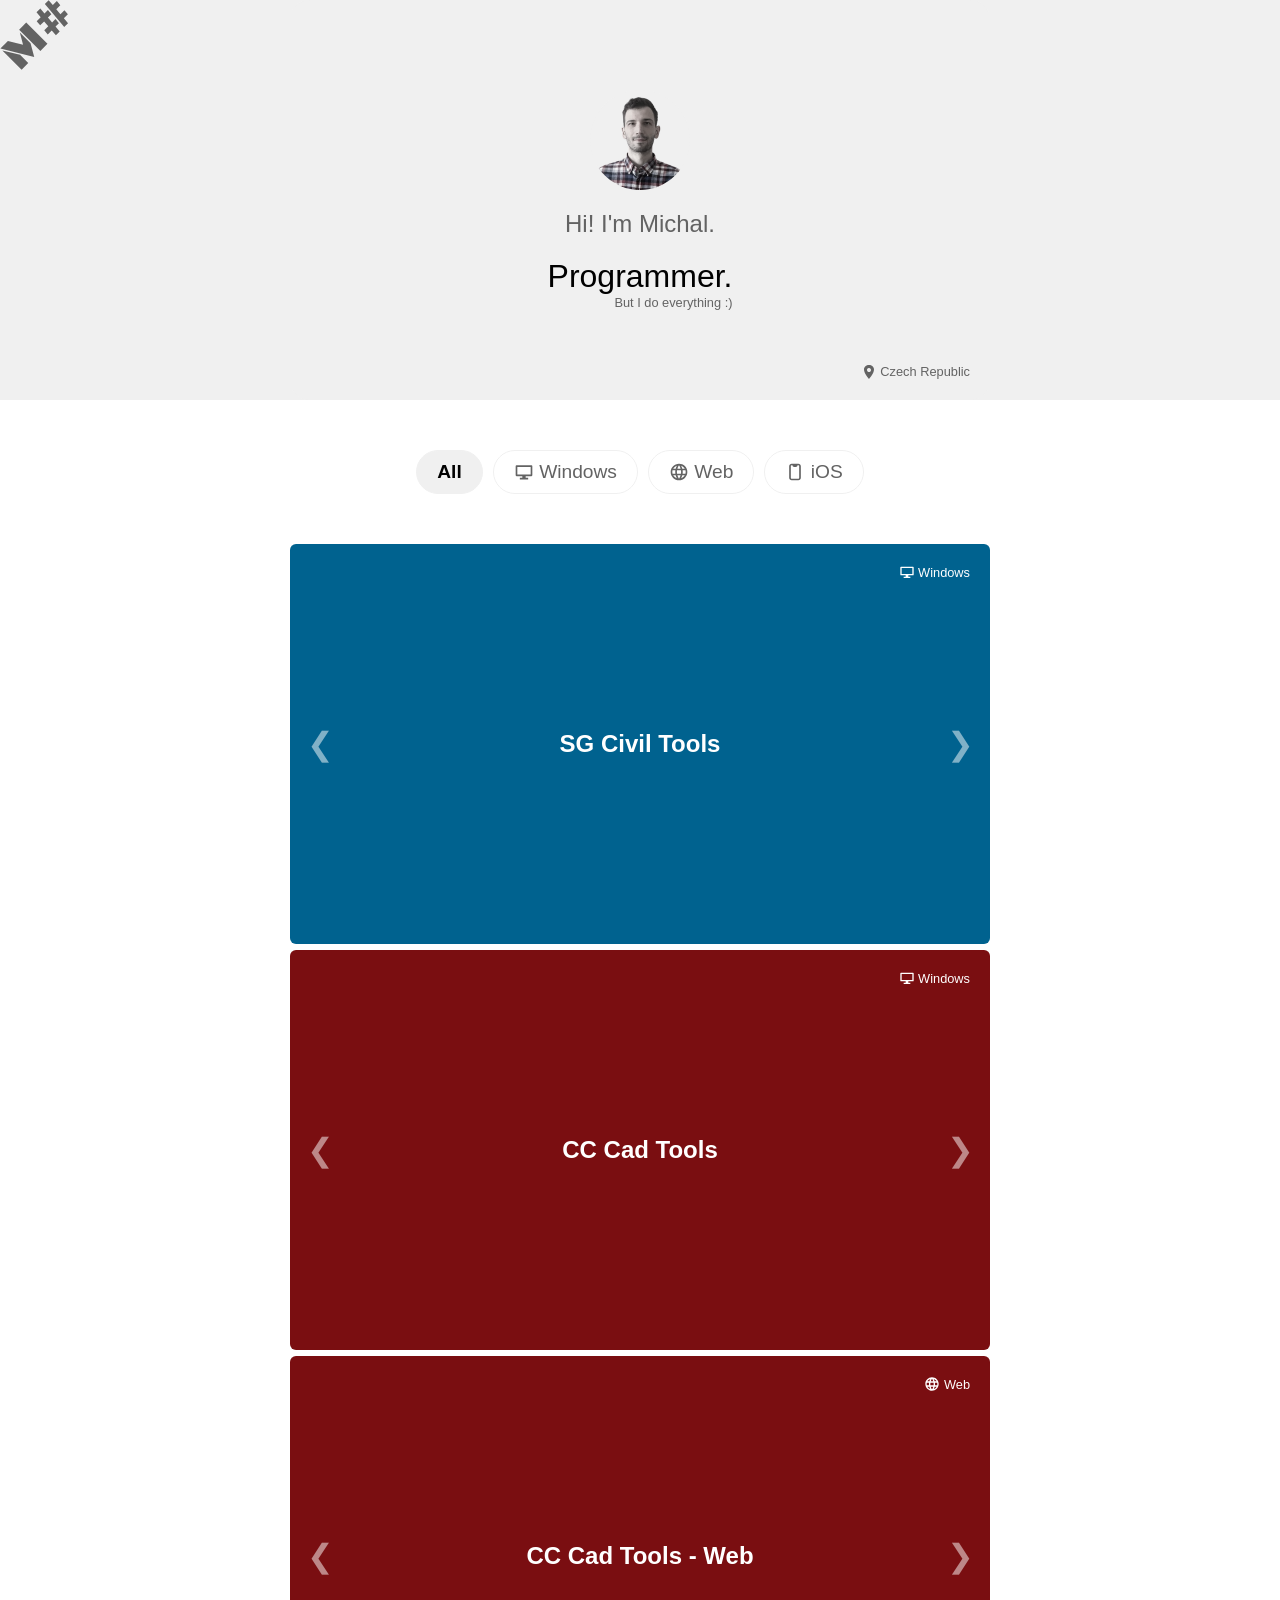
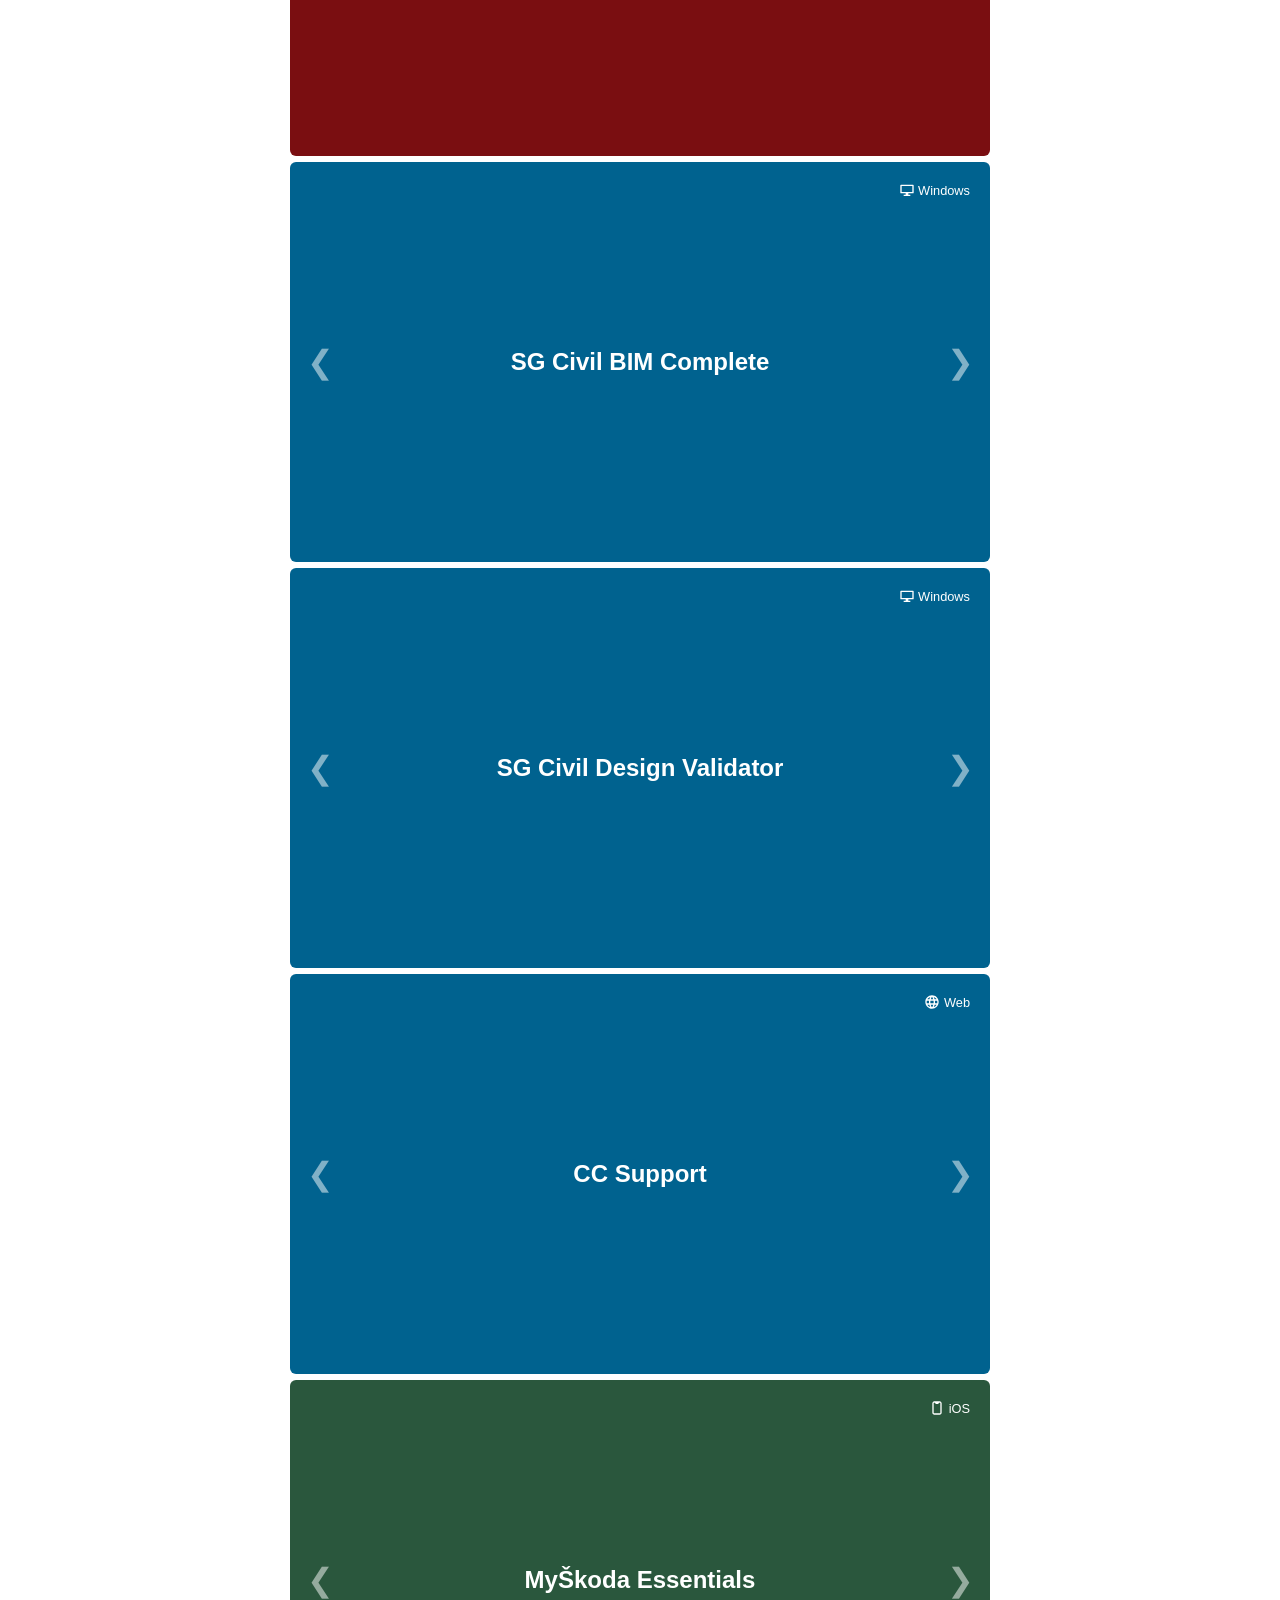
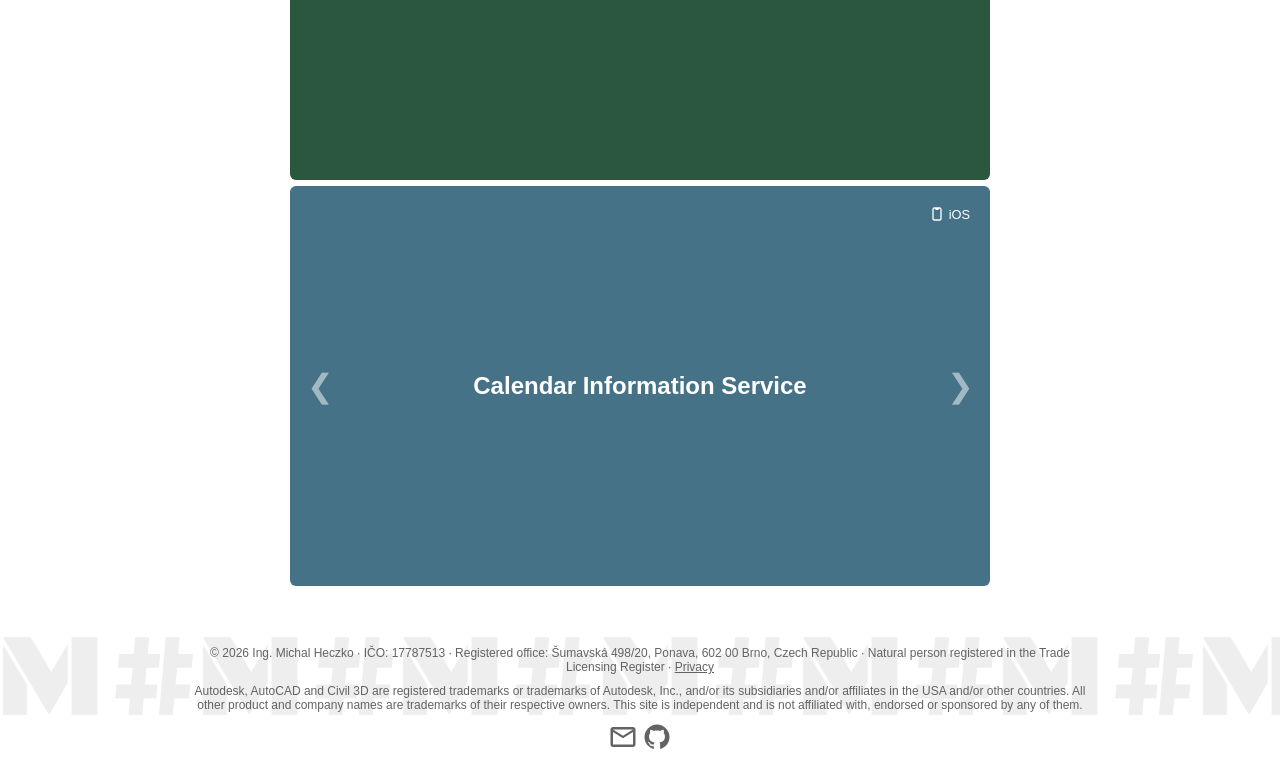
==== commit 9eeefbf9: "projects" ====
--- a/index.html
+++ b/index.html
@@ -64,8 +64,6 @@
                 <div id="project-bg1" class="carousel-container" data-category="windows">
                     <div class="carousel sg-colors">
                         <div class="slide flex-column-center">
-                            <img id="project-img1" src="images/projects/sgciviltools/img-app-sgciviltools.webp"
-                                style="width: 100px; height: 100px;" alt="">
                             <h2 id="project-title1">SG Civil Tools</h2>
                             <div class="slide-tag">
                                 <svg width="16" height="16" aria-hidden="true"><use href="images/icons.svg#windows" /></svg>
@@ -80,10 +78,11 @@
                             </div>
                         </div>
                         <div class="slide flex-column-center sg-colors">
-                            <img loading="lazy" src="images/projects/sgciviltools/stakingpointgenerator.webp" alt="SG Civil Tools: staking point generator">
-                        </div>
-                        <div class="slide flex-column-center sg-colors">
-                            <img loading="lazy" src="images/projects/sgciviltools/alignmentreportdialog.webp" alt="SG Civil Tools: alignment report dialog">
+                            <div class="slide-text-container">
+                                <h2>Features</h2>
+                                <p>Staking point generator: Generates staking points along a corridor and exports them to COGO and XLS.</p>
+                                <p>Alignment table: Lists stations, coordinates and radii of an alignment and exports the table to XLS, TXT or DWG.</p>
+                            </div>
                         </div>
 
                     </div>
@@ -99,8 +98,6 @@
                 <div id="project-bg2" class="carousel-container" data-category="windows">
                     <div class="carousel cc-colors">
                         <div class="slide flex-column-center">
-                            <img id="project-img2" src="images/projects/cccadtools/CCCadToolsLogo.webp"
-                                style="width: 100px; height: 100px;" alt="">
                             <h2 id="project-title2">CC Cad Tools</h2>
                             <div class="slide-tag">
                                 <svg width="16" height="16" aria-hidden="true"><use href="images/icons.svg#windows" /></svg>
@@ -115,10 +112,11 @@
                             </div>
                         </div>
                         <div class="slide flex-column-center cc-colors">
-                            <img loading="lazy" src="images/projects/cccadtools/filemanager.webp" alt="CC Cad Tools: file manager">
-                        </div>
-                        <div class="slide flex-column-center cc-colors">
-                            <img loading="lazy" src="images/projects/cccadtools/surfacestripping.webp" alt="CC Cad Tools: surface stripping">
+                            <div class="slide-text-container">
+                                <h2>Features</h2>
+                                <p>File Manager: Pins drawings, folders and templates in one palette for quick opening.</p>
+                                <p>Milling &amp; Stripping: Creates a stripped surface from a selected surface and boundary layers.</p>
+                            </div>
                         </div>
 
                     </div>
@@ -134,8 +132,6 @@
                 <div id="project-bg3" class="carousel-container" data-category="web">
                     <div class="carousel cc-colors">
                         <div class="slide flex-column-center">
-                            <img id="project-img3" src="images/projects/cccadtools/img-web-cccadtools.webp"
-                                style="width: 100px; height: 100px;" alt="">
                             <h2 id="project-title3">CC Cad Tools - Web</h2>
                             <div class="slide-tag">
                                 <svg width="16" height="16" aria-hidden="true"><use href="images/icons.svg#web" /></svg>
@@ -149,10 +145,11 @@
                             </div>
                         </div>
                         <div class="slide flex-column-center cc-colors">
-                            <img loading="lazy" src="images/projects/cccadtools/landingpage.webp" alt="CC Cad Tools website: landing page">
-                        </div>
-                        <div class="slide flex-column-center cc-colors">
-                            <img loading="lazy" src="images/projects/cccadtools/functions.webp" alt="CC Cad Tools website: functions page">
+                            <div class="slide-text-container">
+                                <h2>Features</h2>
+                                <p>Landing page: Buy, trial download and Autodesk App Store links, with supported platforms, versions and languages.</p>
+                                <p>Functions page: Every command with a description and a video.</p>
+                            </div>
                         </div>
 
                     </div>
@@ -168,8 +165,6 @@
                 <div id="project-bg4" class="carousel-container" data-category="windows">
                     <div class="carousel sg-colors">
                         <div class="slide flex-column-center">
-                            <img id="project-img4" src="images/projects/sgcivilbimcomplete/img-app-sgcivilbimcomplete.webp"
-                                style="width: 100px; height: 100px;" alt="">
                             <h2 id="project-title4">SG Civil BIM Complete</h2>
                             <div class="slide-tag">
                                 <svg width="16" height="16" aria-hidden="true"><use href="images/icons.svg#windows" /></svg>
@@ -183,10 +178,11 @@
                             </div>
                         </div>
                         <div class="slide flex-column-center sg-colors">
-                            <img loading="lazy" src="images/projects/sgcivilbimcomplete/bimcomplete.webp" alt="SG Civil BIM Complete: main window">
-                        </div>
-                        <div class="slide flex-column-center sg-colors">
-                            <img loading="lazy" src="images/projects/sgcivilbimcomplete/propsetsvalidation.webp" alt="SG Civil BIM Complete: property sets validation">
+                            <div class="slide-text-container">
+                                <h2>Features</h2>
+                                <p>BIM Complete: Fills the BIM properties of a project and its elements according to a data standard.</p>
+                                <p>Property sets validation: Checks property sets and reports missing and empty values.</p>
+                            </div>
                         </div>
 
                     </div>
@@ -202,8 +198,6 @@
                 <div id="project-bg5" class="carousel-container" data-category="windows">
                     <div class="carousel sg-colors">
                         <div class="slide flex-column-center">
-                            <img id="project-img5" src="images/projects/sgcivildesignvalidation/img-app-sgdesignvalidator.webp"
-                                style="width: 100px; height: 100px;" alt="">
                             <h2 id="project-title5">SG Civil Design Validator</h2>
                             <div class="slide-tag">
                                 <svg width="16" height="16" aria-hidden="true"><use href="images/icons.svg#windows" /></svg>
@@ -218,10 +212,11 @@
                             </div>
                         </div>
                         <div class="slide flex-column-center sg-colors">
-                            <img loading="lazy" src="images/projects/sgcivildesignvalidation/datavalidation.webp" alt="SG Civil Design Validator: data validation">
-                        </div>
-                        <div class="slide flex-column-center sg-colors">
-                            <img loading="lazy" src="images/projects/sgcivildesignvalidation/datavalidationinput.webp" alt="SG Civil Design Validator: data validation input">
+                            <div class="slide-text-container">
+                                <h2>Features</h2>
+                                <p>SlopeGuard: Validates the designed slopes of a corridor against the design speed and lists errors and warnings by station.</p>
+                                <p>Input parameters: Station ranges, design speed and corridor feature lines are set before validation.</p>
+                            </div>
                         </div>
 
                     </div>
@@ -237,8 +232,6 @@
                 <div id="project-bg6" class="carousel-container" data-category="web">
                     <div class="carousel sg-colors">
                         <div class="slide flex-column-center">
-                            <img id="project-img6" src="images/projects/ccsupport/img-web-ccsupport.webp"
-                                style="width: 100px; height: 100px;" alt="">
                             <h2 id="project-title6">CC Support</h2>
                             <div class="slide-tag">
                                 <svg width="16" height="16" aria-hidden="true"><use href="images/icons.svg#web" /></svg>
@@ -252,10 +245,11 @@
                             </div>
                         </div>
                         <div class="slide flex-column-center sg-colors">
-                            <img loading="lazy" src="images/projects/ccsupport/applications.webp" alt="CC Support: applications page">
-                        </div>
-                        <div class="slide flex-column-center sg-colors">
-                            <img loading="lazy" src="images/projects/ccsupport/subassemblies.webp" alt="CC Support: subassemblies page">
+                            <div class="slide-text-container">
+                                <h2>Features</h2>
+                                <p>Applications: One overview page with every application.</p>
+                                <p>Function help: A page per function with a description and pictures.</p>
+                            </div>
                         </div>
 
                     </div>
@@ -271,8 +265,6 @@
                 <div id="project-bg7" class="carousel-container" data-category="ios">
                     <div class="carousel myskoda-colors">
                         <div class="slide flex-column-center">
-                            <img id="project-img7" src="images/projects/myskoda/img-ios-skoda.webp" style="width: 100px; height: 100px;"
-                                alt="">
                             <h2 id="project-title7">MyŠkoda Essentials</h2>
                             <div class="slide-tag">
                                 <svg width="16" height="16" aria-hidden="true"><use href="images/icons.svg#ios" /></svg>
@@ -282,14 +274,15 @@
                         <div class="slide flex-column-center myskoda-colors">
                             <div class="slide-text-container">
                                 <h2>MyŠkoda Essentials</h2>
-                                <p>App for remote controlling Škoda cars.</p>
+                                <p>App for remote controlling Škoda cars. Published by Škoda Auto; I worked on it as an iOS developer in the Qinshift team.</p>
                             </div>
                         </div>
                         <div class="slide flex-column-center myskoda-colors">
-                            <img loading="lazy" src="images/projects/myskoda/skoda-1.webp" alt="MyŠkoda Essentials: screenshot 1">
-                        </div>
-                        <div class="slide flex-column-center myskoda-colors">
-                            <img loading="lazy" src="images/projects/myskoda/skoda-2.webp" alt="MyŠkoda Essentials: screenshot 2">
+                            <div class="slide-text-container">
+                                <h2>Features</h2>
+                                <p>Vehicle status: Doors, lights and windows at a glance.</p>
+                                <p>Your vehicles: List of the cars in the account.</p>
+                            </div>
                         </div>
 
                     </div>
@@ -305,8 +298,6 @@
                 <div id="project-bg8" class="carousel-container" data-category="ios">
                     <div class="carousel cis-colors">
                         <div class="slide flex-column-center">
-                            <img id="project-img8" src="images/projects/cis/img-iso-cis.webp" style="width: 100px; height: 100px;"
-                                alt="">
                             <h2 id="project-title8">Calendar Information Service</h2>
                             <div class="slide-tag">
                                 <svg width="16" height="16" aria-hidden="true"><use href="images/icons.svg#ios" /></svg>
@@ -317,14 +308,15 @@
                             <div class="slide-text-container">
                                 <h2>Calendar Information Service</h2>
                                 <p>Calendar information service (timetracking, reports, workfunds, namedays, bank
-                                    holidays).</p>
+                                    holidays). I worked on it as an iOS developer in the Qinshift team.</p>
                             </div>
                         </div>
                         <div class="slide flex-column-center cis-colors">
-                            <img loading="lazy" src="images/projects/cis/cis-1.webp" alt="Calendar Information Service: screenshot 1">
-                        </div>
-                        <div class="slide flex-column-center cis-colors">
-                            <img loading="lazy" src="images/projects/cis/cis-2.webp" alt="Calendar Information Service: screenshot 2">
+                            <div class="slide-text-container">
+                                <h2>Features</h2>
+                                <p>Calendar: Month view with the work-time fund, workdays and holidays.</p>
+                                <p>Month report: Hours worked per project and activity.</p>
+                            </div>
                         </div>
 
                     </div>
@@ -341,7 +333,8 @@
         </div>
 
         <footer class="profile-colors">
-            <p class="note">Copyright Ⓒ <span id="year"></span>. All Rights Reserved.</p>
+            <p class="note">© <span id="year"></span> Ing. Michal Heczko · IČO: 17787513 · Registered office: Šumavská 498/20, Ponava, 602 00 Brno, Czech Republic · Natural person registered in the Trade Licensing Register · <a href="about.html#privacy">Privacy</a></p>
+            <p class="note">Autodesk, AutoCAD and Civil 3D are registered trademarks or trademarks of Autodesk, Inc., and/or its subsidiaries and/or affiliates in the USA and/or other countries. All other product and company names are trademarks of their respective owners. This site is independent and is not affiliated with, endorsed or sponsored by any of them.</p>
             <div>
                 <a href="mailto:info@msharp.cz" aria-label="E-mail">
                     <svg width="30" height="30" aria-hidden="true"><use href="images/icons.svg#mail" /></svg>
--- a/css/styles.css
+++ b/css/styles.css
@@ -98,11 +98,19 @@
     background-repeat: repeat-x;
     background-size: 200px;
     width: 100%;
-    height: 80px;
+    min-height: 80px;
+    padding: 10px;
+    text-align: center;
   }
 
   .note {
     font-size: 12px;
+    max-width: 900px;
+  }
+
+  /* "all: unset" on links removes the underline; text links in the footer need one to be seen */
+  .note a {
+    text-decoration: underline;
   }
 
   @media (max-width: 719px) {
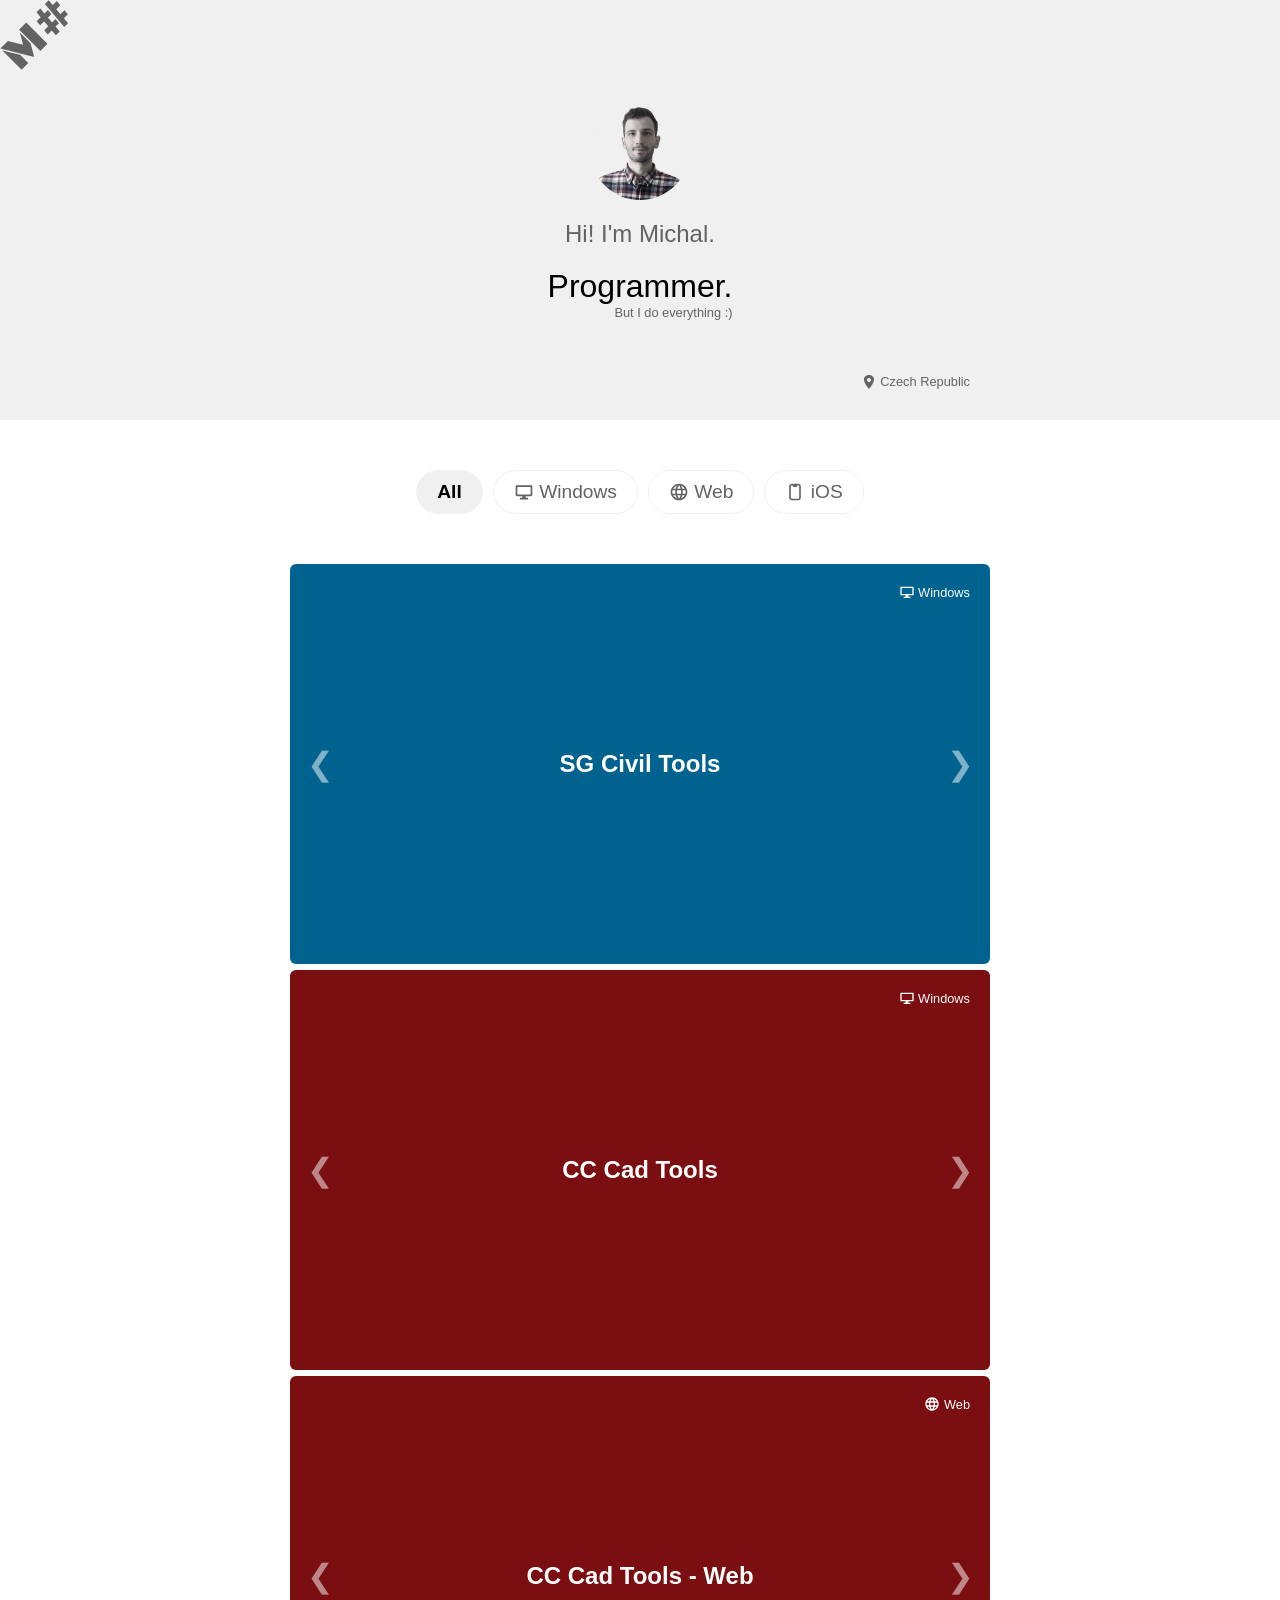
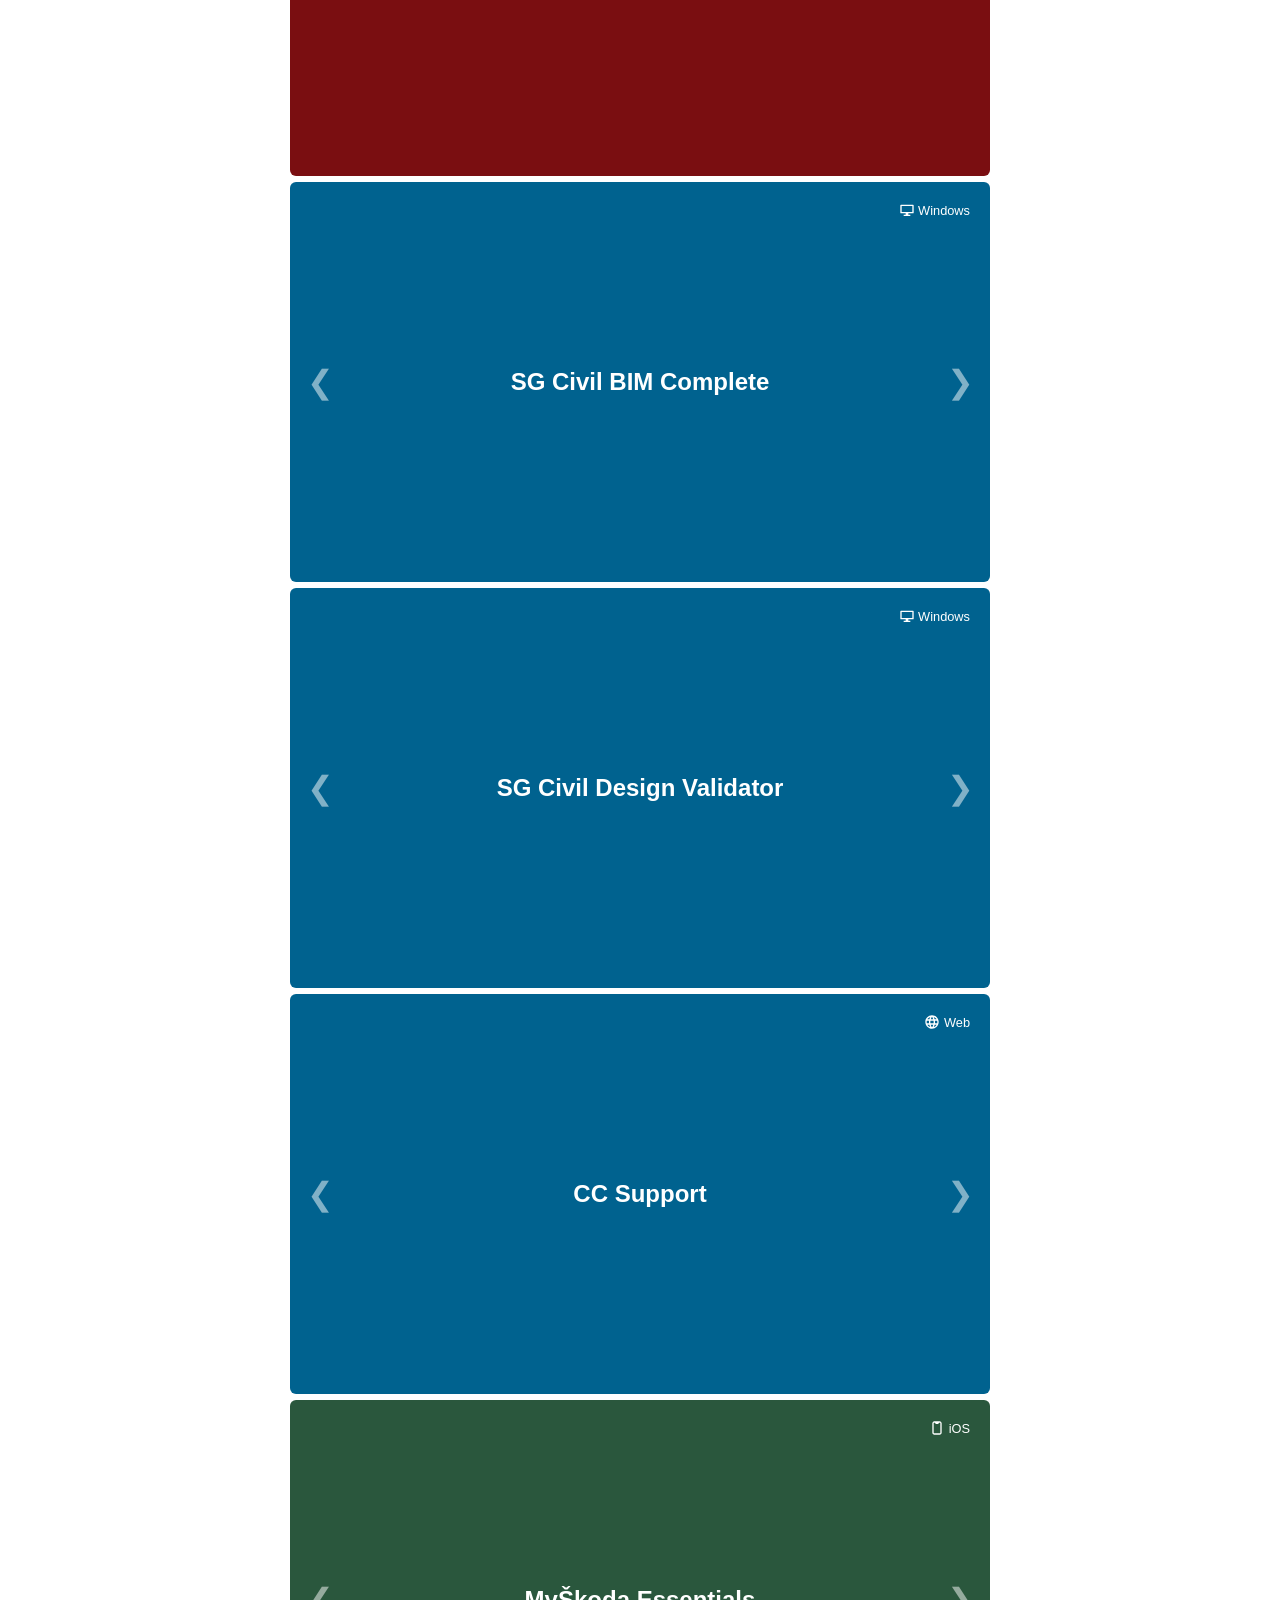
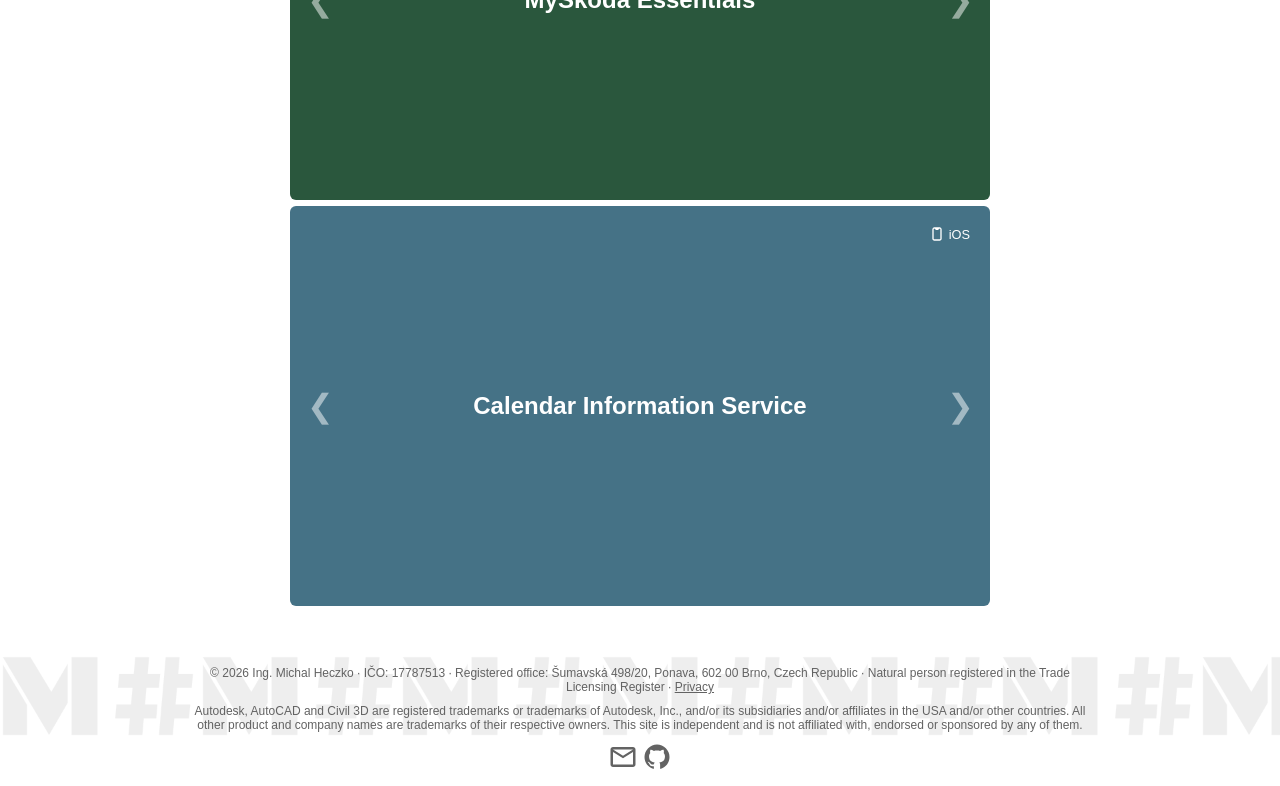
==== commit 0b21269b: "transitions" ====
--- a/index.html
+++ b/index.html
@@ -5,6 +5,8 @@
     <meta charset="UTF-8">
     <meta name="viewport" content="width=device-width, initial-scale=1.0">
 
+    <!-- inline, not in styles.css: Chrome drops the page transition when the opt-in arrives with a late stylesheet -->
+    <style>@view-transition { navigation: auto; }</style>
     <link rel="stylesheet" href="css/styles.css">
     <link rel="stylesheet" href="css/general.css">
     <link rel="stylesheet" href="css/profile.css">
@@ -12,6 +14,7 @@
     <link rel="stylesheet" href="css/carousel.css">
     <link rel="stylesheet" href="css/project-colors.css">
     <link rel="stylesheet" href="css/slide-container.css">
+    <script src="js/page-transition.js"></script>
 
     <meta name="description" content="Portfolio of Michal Heczko (MSharp): Windows, web and iOS apps built with C#, .NET, Blazor and Swift.">
     <meta property="og:title" content="MSharp">
--- a/css/styles.css
+++ b/css/styles.css
@@ -74,6 +74,16 @@
     font-size: 1.5em;
   }
 
+  /* cards use h2 for the title and the next level for field labels, so levels do not skip; sizes stay those of the old h1 and h4 */
+  .about-text-container h2 {
+    font-size: 2em;
+  }
+
+  .about-text-container h3,
+  .card-container h2 {
+    font-size: 1em;
+  }
+
   .weblink {
     display: flex;
     flex-wrap: nowrap;
@@ -118,13 +128,14 @@
       --default-gap: 20px;
     }
 
-    h1 {
+    h1,
+    .about-text-container h2 {
       font-size: 1.5rem;
     }
 
     h2,
     .project-full h1 {
-      font-size: 1.2rem;
+      font-size: 1.25rem;
     }
   }
 
@@ -134,41 +145,7 @@
     }
   }
 
-  @view-transition {
-    navigation: auto;
-  }
-
-  #project-img1 {
-    view-transition-name: transition-project-img1;
-  }
-
-  #project-img2 {
-    view-transition-name: transition-project-img2;
-  }
-
-  #project-img3 {
-    view-transition-name: transition-project-img3;
-  }
-
-  #project-img4 {
-    view-transition-name: transition-project-img4;
-  }
-
-  #project-img5 {
-    view-transition-name: transition-project-img5;
-  }
-
-  #project-img6 {
-    view-transition-name: transition-project-img6;
-  }
-
-  #project-img7 {
-    view-transition-name: transition-project-img7;
-  }
-
-  #project-img8 {
-    view-transition-name: transition-project-img8;
-  }
+  /* the "@view-transition" opt-in is inline in each page's head, see the comment there */
 
   #project-title1 {
     view-transition-name: transition-project-title1;
@@ -231,15 +208,33 @@
     animation-duration: 0.5s;
   }
 
+  /* the home card and the project band differ in shape: keep both snapshots unscaled and centred instead of stretching them */
+  [id^="project-bg"] {
+    view-transition-class: project-bg;
+  }
+
+  ::view-transition-old(*.project-bg),
+  ::view-transition-new(*.project-bg) {
+    height: 100%;
+    object-fit: none;
+  }
+
+  /* scripts.js puts this on every card except the one being opened or left; it has to beat the id rules above */
+  .solo-off,
+  .solo-off [id^="project-title"] {
+    view-transition-name: none !important;
+  }
+
+  /* people who asked the system for less motion get the new state at once */
+  @media (prefers-reduced-motion: reduce) {
+    ::view-transition-group(*),
+    ::view-transition-old(*),
+    ::view-transition-new(*) {
+      animation: none !important;
+    }
+  }
+
   ::view-transition-group(transition-msharp-logo),
-  ::view-transition-group(transition-project-img1),
-  ::view-transition-group(transition-project-img2),
-  ::view-transition-group(transition-project-img3),
-  ::view-transition-group(transition-project-img4),
-  ::view-transition-group(transition-project-img5),
-  ::view-transition-group(transition-project-img6),
-  ::view-transition-group(transition-project-img7),
-  ::view-transition-group(transition-project-img8),
   ::view-transition-group(transition-project-title1),
   ::view-transition-group(transition-project-title2),
   ::view-transition-group(transition-project-title3),
--- a/css/profile.css
+++ b/css/profile.css
@@ -13,7 +13,10 @@
     flex-wrap: wrap;
     flex-direction: column;
     align-content: center;
-    
+    /* keeps the text off the edge of the coloured band on narrow screens */
+    padding: 10px;
+    /* "all: unset" on links resets this, and the padding then makes the band 20px wider than the page */
+    box-sizing: border-box;
 }
 
 #index-project-full {
--- a/css/carousel.css
+++ b/css/carousel.css
@@ -35,11 +35,19 @@
     transition: transform 0.5s ease-in-out;
 }
 
+@media (prefers-reduced-motion: reduce) {
+    .carousel {
+        transition: none;
+    }
+}
+
 .slide {
     position: relative;
     min-width: var(--carousel-width);
     height: var(--carousel-height);
     display: flex;
+    /* as wide as the prev/next buttons, so a long title never runs under them */
+    padding: 0 60px;
 }
 
 .slide img {
--- a/css/slide-container.css
+++ b/css/slide-container.css
@@ -67,6 +67,8 @@
     flex-wrap: wrap;
     flex-direction: column;
     align-content: center;
+    /* keeps the title off the edge of the coloured band on narrow screens */
+    padding: 10px;
 }
 
 @media (max-width: 800px) {
